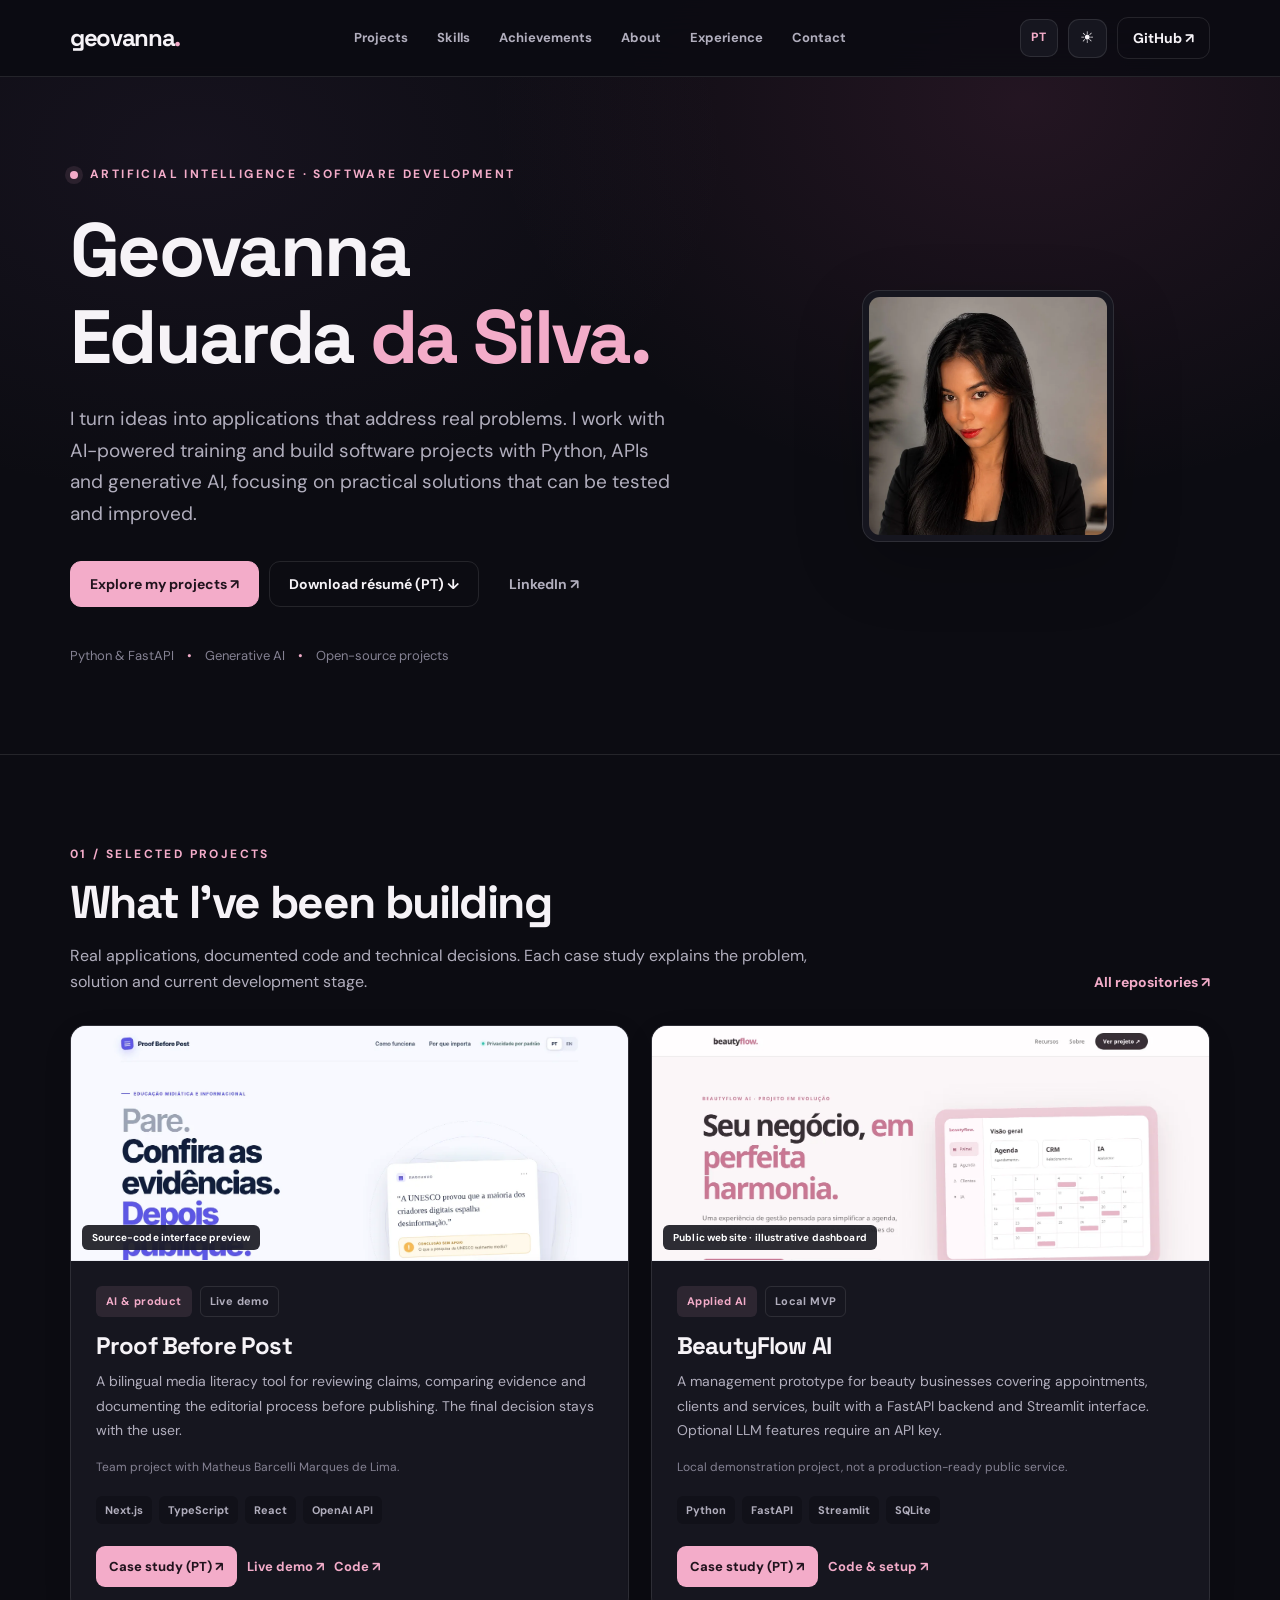
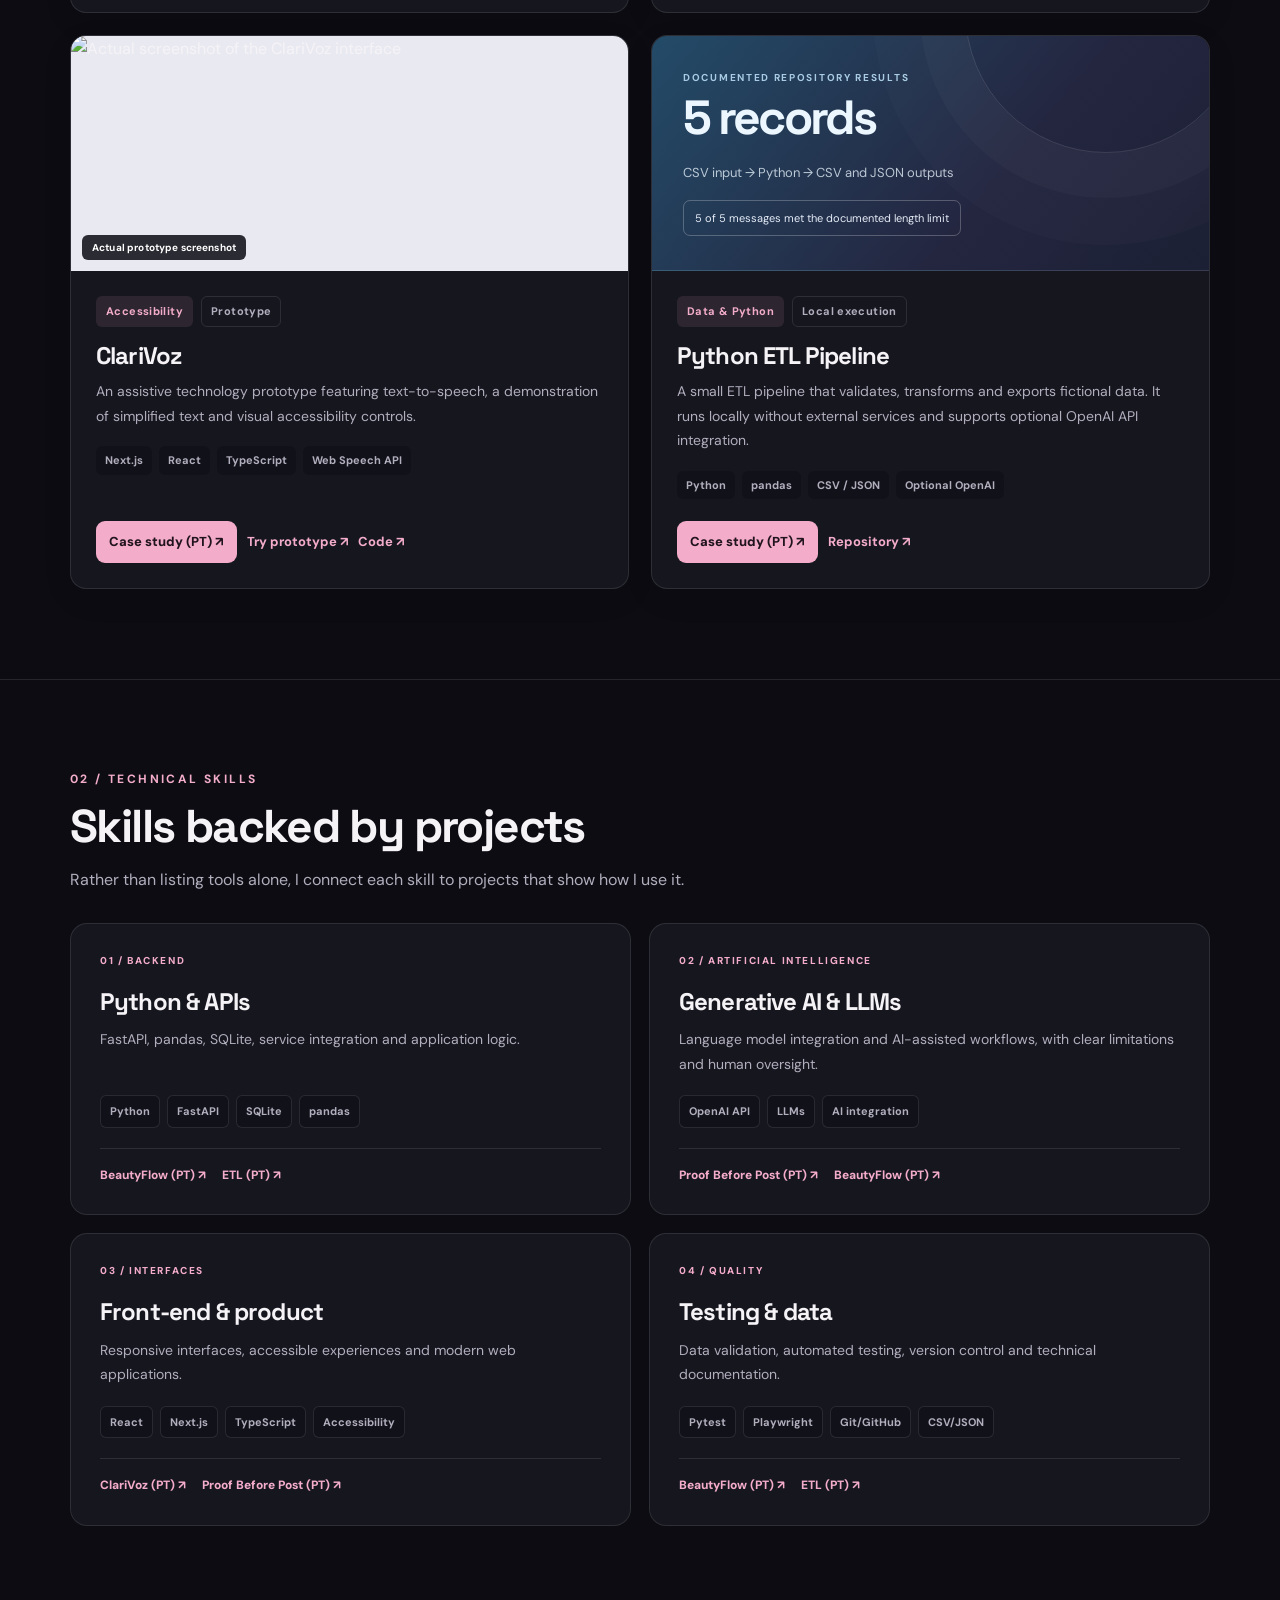
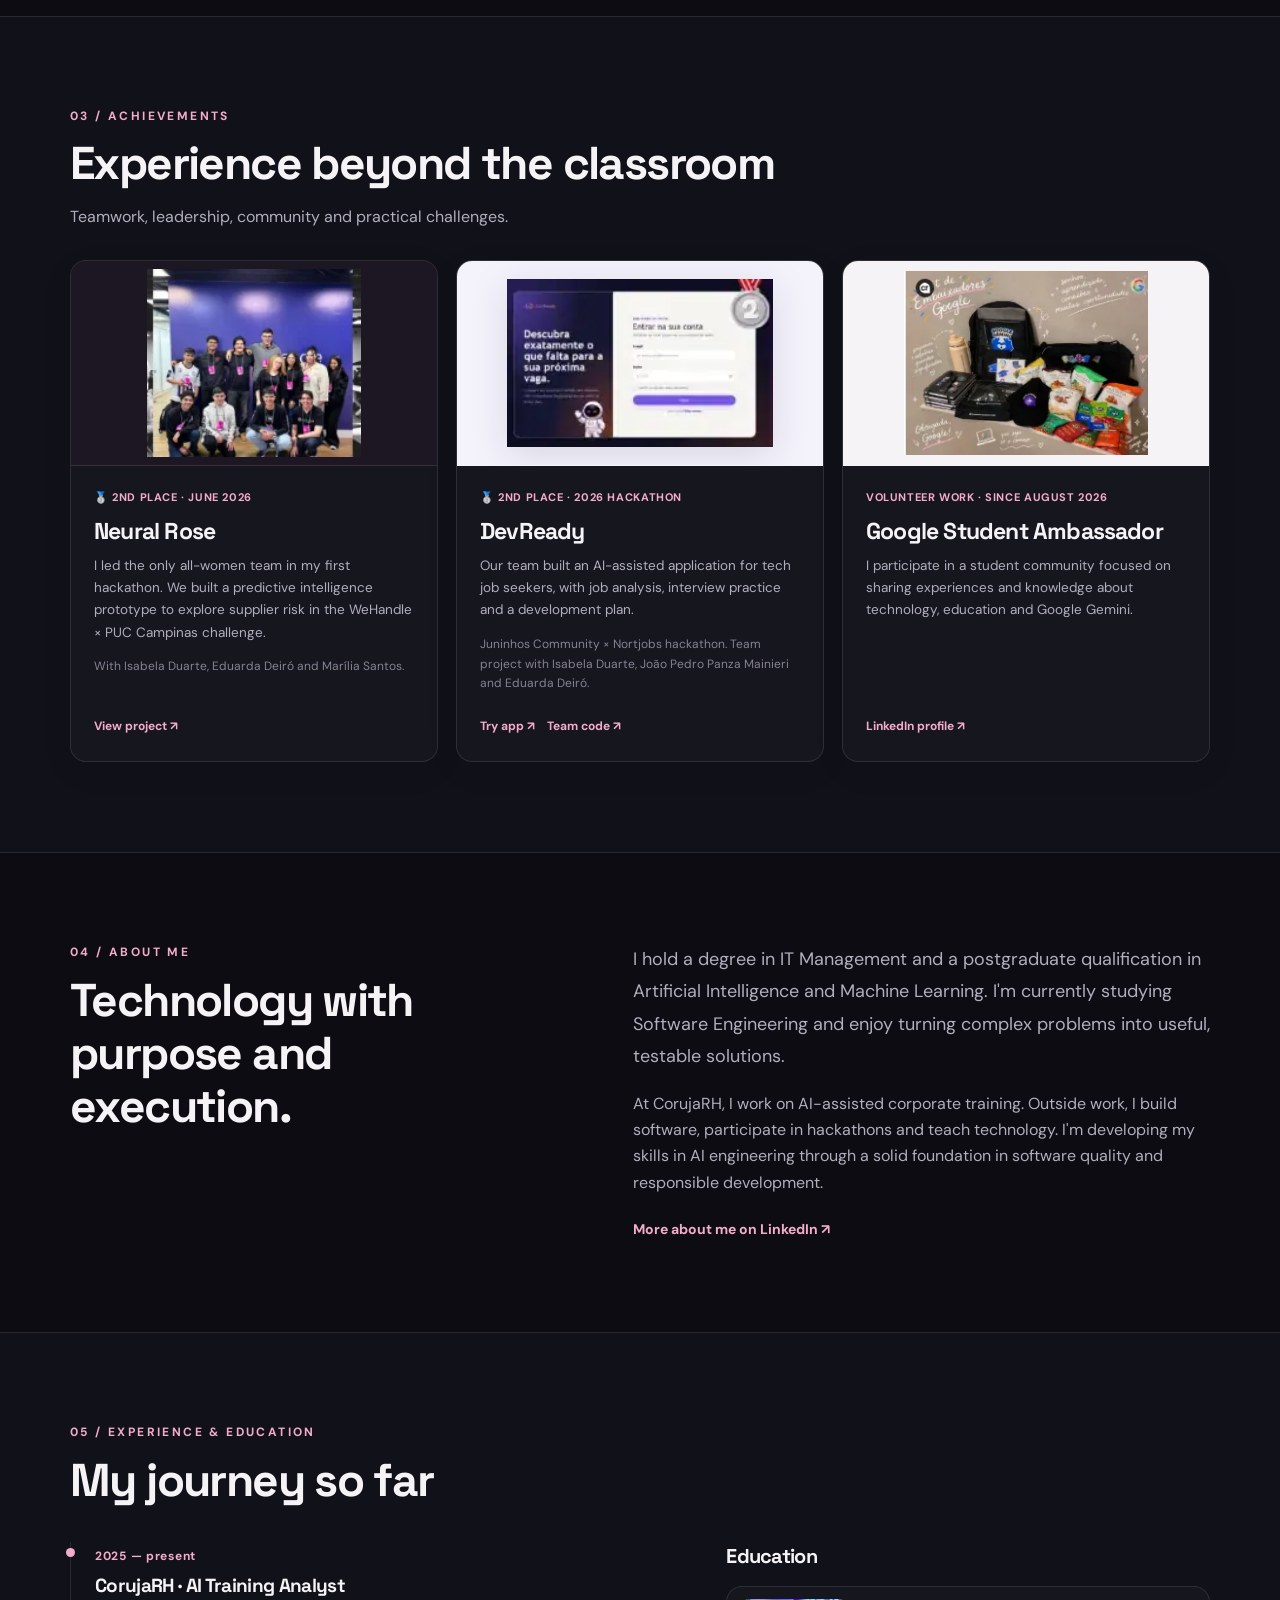
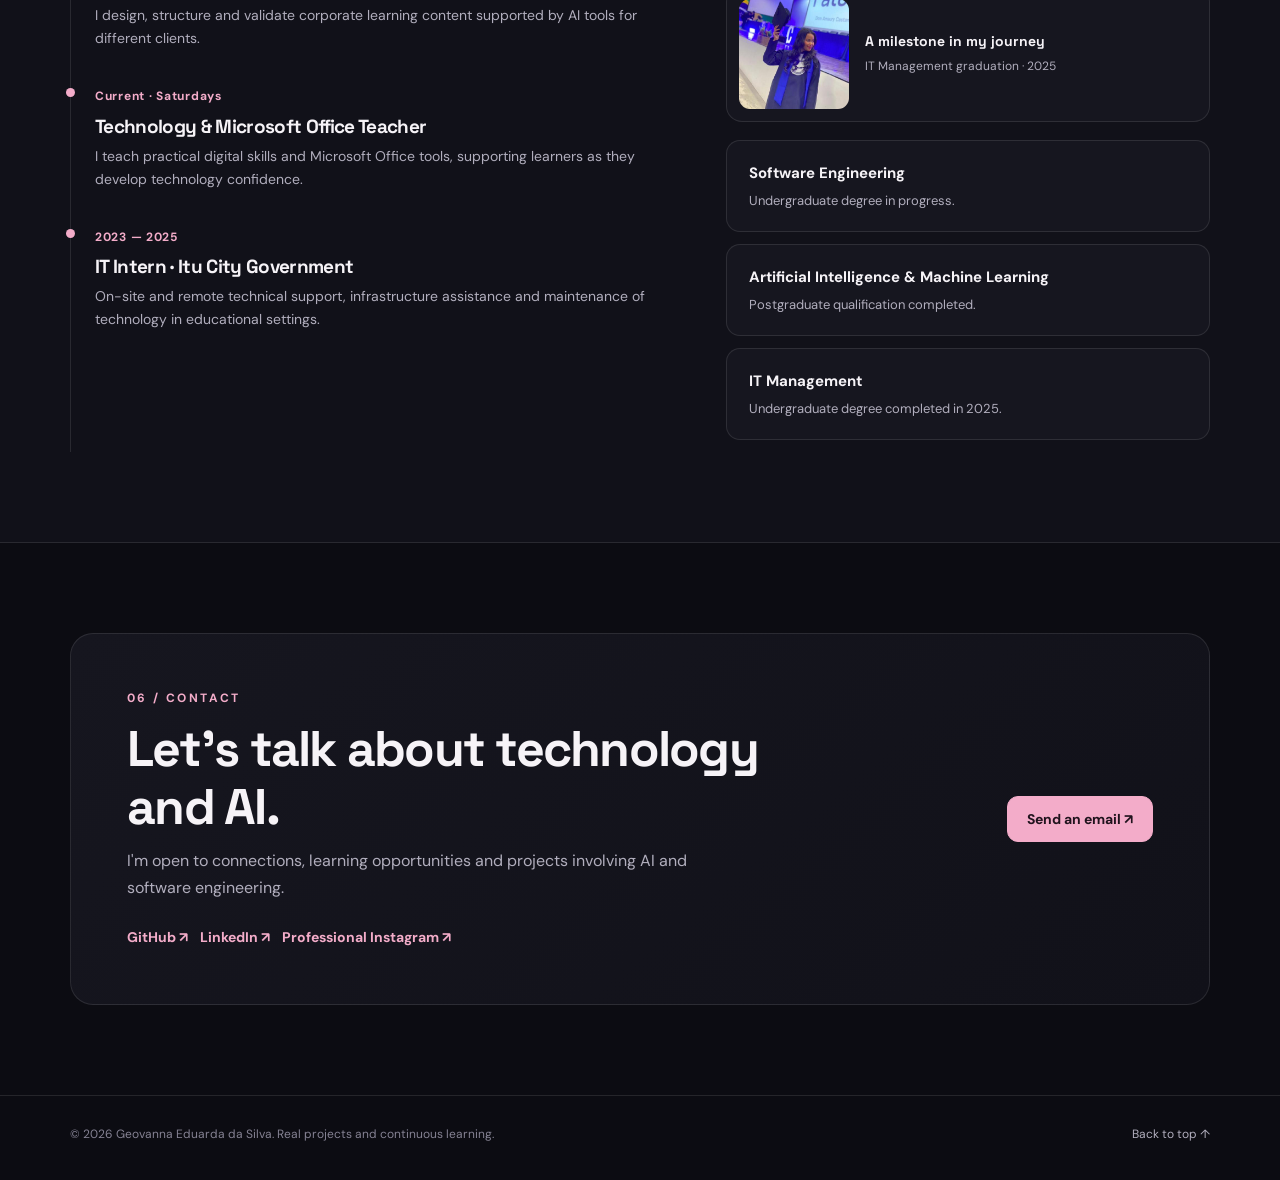
==== en/index.html @ e3841dee "Adiciona competencias, curriculo, portfolio em ingles e melhorias de SEO e acessibilidade" ====
<!DOCTYPE html>
<html lang="en" data-theme="dark">
<head>
<meta charset="utf-8"><meta name="viewport" content="width=device-width,initial-scale=1">
<meta name="theme-color" content="#0c0c12">
<meta name="description" content="Geovanna Eduarda da Silva — AI training analyst and software developer. Real projects with Python, FastAPI, generative AI, React and TypeScript.">
<meta name="author" content="Geovanna Eduarda da Silva">
<meta property="og:type" content="website">
<meta property="og:locale" content="en_US">
<meta property="og:site_name" content="Geovanna Eduarda da Silva">
<meta property="og:title" content="Geovanna Eduarda da Silva | AI & Software Engineering">
<meta property="og:description" content="Real-world projects, technical case studies, hackathons and professional experience in AI and software development.">
<meta property="og:url" content="https://geovannasilva15.github.io/portfolio-geovanna-github/en/">
<meta property="og:image" content="https://geovannasilva15.github.io/portfolio-geovanna-github/assets/img/geovanna-perfil.webp">
<meta property="og:image:alt" content="Professional portrait of Geovanna Eduarda da Silva">
<meta name="twitter:card" content="summary_large_image">
<meta name="twitter:title" content="Geovanna Eduarda da Silva | AI & Software Engineering">
<meta name="twitter:description" content="Real projects with Python, generative AI and software engineering.">
<meta name="twitter:image" content="https://geovannasilva15.github.io/portfolio-geovanna-github/assets/img/geovanna-perfil.webp">
<link rel="canonical" href="https://geovannasilva15.github.io/portfolio-geovanna-github/en/">
<link rel="alternate" hreflang="pt-BR" href="https://geovannasilva15.github.io/portfolio-geovanna-github/">
<link rel="alternate" hreflang="en" href="https://geovannasilva15.github.io/portfolio-geovanna-github/en/">
<link rel="alternate" hreflang="x-default" href="https://geovannasilva15.github.io/portfolio-geovanna-github/">
<link rel="icon" href="../favicon.ico" sizes="any">
<link rel="icon" href="../favicon-48.png" type="image/png" sizes="48x48">
<link rel="apple-touch-icon" href="../apple-touch-icon.png" sizes="180x180">
<link rel="preconnect" href="https://fonts.googleapis.com"><link rel="preconnect" href="https://fonts.gstatic.com" crossorigin>
<link href="https://fonts.googleapis.com/css2?family=DM+Sans:wght@400;500;600;700&family=Space+Grotesk:wght@400;500;600;700&display=swap" rel="stylesheet">
<link rel="stylesheet" href="../css/portfolio.css">
<title>Geovanna Eduarda da Silva | AI & Software Engineering</title>
</head>
<body>
<a class="skip" href="#main">Skip to content</a>
<header class="site-header"><div class="container head-inner">
<a class="logo" href="#home" aria-label="Geovanna — back to top">geovanna<span>.</span></a>
<nav class="site-nav" id="siteNav" aria-label="Main navigation">
<a href="#projects">Projects</a><a href="#skills">Skills</a><a href="#achievements">Achievements</a><a href="#about">About</a><a href="#experience">Experience</a><a href="#contact">Contact</a>
</nav>
<div class="head-actions">
<a class="lang-switch" href="../index.html" lang="pt-BR" hreflang="pt-BR" aria-label="Ver portfólio em português">PT</a>
<button type="button" class="theme-toggle" id="themeToggle" aria-label="Switch to light theme" title="Toggle theme">☀</button>
<a class="btn btn-small" href="https://github.com/geovannasilva15" target="_blank" rel="noopener noreferrer">GitHub ↗</a>
<button class="menu-toggle" id="menuToggle" type="button" aria-label="Open menu" aria-controls="siteNav" aria-expanded="false"><span class="menu-icon" aria-hidden="true"></span></button>
</div></div></header>
<main id="main">
<section class="hero" id="home" aria-labelledby="hero-title"><div class="container hero-grid">
<div>
<p class="eyebrow">Artificial Intelligence · Software Development</p>
<h1 id="hero-title">Geovanna Eduarda <span>da Silva.</span></h1>
<p class="intro">I turn ideas into applications that address real problems. I work with AI-powered training and build software projects with Python, APIs and generative AI, focusing on practical solutions that can be tested and improved.</p>
<div class="hero-buttons">
<a class="btn btn-primary" href="#projects">Explore my projects ↗</a>
<a class="btn" href="../assets/docs/CV-Geovanna-Silva.pdf" download="CV-Geovanna-Eduarda-da-Silva.pdf" aria-label="Download resume in PDF (Portuguese)">Download résumé (PT) ↓</a>
<a class="btn btn-quiet" href="https://www.linkedin.com/in/geovannaeduarda/" target="_blank" rel="noopener noreferrer">LinkedIn ↗</a>
</div>
<div class="hero-note"><span>Python &amp; FastAPI</span><span>Generative AI</span><span>Open-source projects</span></div>
</div>
<div class="photo-wrap"><div class="photo-frame"><img src="../assets/img/geovanna-perfil.webp" alt="Professional portrait of Geovanna Eduarda da Silva" width="900" height="1260" fetchpriority="high" decoding="async"></div></div>
</div></section>
<div class="divider"></div>
<section class="section" id="projects" aria-labelledby="projects-title"><div class="container">
<div class="section-head"><div><span class="section-kicker">01 / Selected projects</span><h2 class="section-title" id="projects-title">What I've been building</h2><p class="section-lead">Real applications, documented code and technical decisions. Each case study explains the problem, solution and current development stage.</p></div>
<a class="text-link" href="https://github.com/geovannasilva15?tab=repositories" target="_blank" rel="noopener noreferrer">All repositories ↗</a></div>
<div class="project-grid">
<article class="project">
<a class="project-media project-screenshot" href="../projetos/proof-before-post.html" aria-label="View Proof Before Post case study in Portuguese"><img src="../assets/img/proof-interface-from-source.webp" alt="Faithful preview of the Proof Before Post interface recreated from source code" width="1440" height="840" loading="lazy" decoding="async"><span class="project-media-label">Source-code interface preview</span></a>
<div class="project-body"><div class="project-meta"><span class="tag-feature">AI &amp; product</span><span>Live demo</span></div><h3>Proof Before Post</h3>
<p>A bilingual media literacy tool for reviewing claims, comparing evidence and documenting the editorial process before publishing. The final decision stays with the user.</p>
<p class="project-footnote">Team project with Matheus Barcelli Marques de Lima.</p>
<div class="stack-tags"><span>Next.js</span><span>TypeScript</span><span>React</span><span>OpenAI API</span></div>
<div class="project-links"><a class="project-case-link" href="../projetos/proof-before-post.html">Case study (PT) ↗</a><a href="https://proof-before-post.vercel.app/" target="_blank" rel="noopener noreferrer">Live demo ↗</a><a href="https://github.com/geovannasilva15/proof-before-post" target="_blank" rel="noopener noreferrer">Code ↗</a></div></div></article>
<article class="project">
<a class="project-media project-screenshot" href="../projetos/beautyflow-ai.html" aria-label="View BeautyFlow AI case study in Portuguese"><img src="../assets/img/beautyflow-site-captura.webp" alt="Screenshot of the BeautyFlow AI public presentation website with an illustrative dashboard" width="1440" height="860" loading="lazy" decoding="async"><span class="project-media-label">Public website · illustrative dashboard</span></a>
<div class="project-body"><div class="project-meta"><span class="tag-feature">Applied AI</span><span>Local MVP</span></div><h3>BeautyFlow AI</h3>
<p>A management prototype for beauty businesses covering appointments, clients and services, built with a FastAPI backend and Streamlit interface. Optional LLM features require an API key.</p>
<p class="project-footnote">Local demonstration project, not a production-ready public service.</p>
<div class="stack-tags"><span>Python</span><span>FastAPI</span><span>Streamlit</span><span>SQLite</span></div>
<div class="project-links"><a class="project-case-link" href="../projetos/beautyflow-ai.html">Case study (PT) ↗</a><a href="https://github.com/geovannasilva15/beautyflow-ai" target="_blank" rel="noopener noreferrer">Code &amp; setup ↗</a></div></div></article>
<article class="project">
<a class="project-media project-screenshot" href="../projetos/clarivoz.html" aria-label="View ClariVoz case study in Portuguese"><img src="https://raw.githubusercontent.com/geovannasilva15/clarivoz/main/docs/screenshots/inicio.png" alt="Actual screenshot of the ClariVoz interface" width="512" height="324" loading="lazy" decoding="async"><span class="project-media-label">Actual prototype screenshot</span></a>
<div class="project-body"><div class="project-meta"><span class="tag-feature">Accessibility</span><span>Prototype</span></div><h3>ClariVoz</h3>
<p>An assistive technology prototype featuring text-to-speech, a demonstration of simplified text and visual accessibility controls.</p>
<div class="stack-tags"><span>Next.js</span><span>React</span><span>TypeScript</span><span>Web Speech API</span></div>
<div class="project-links"><a class="project-case-link" href="../projetos/clarivoz.html">Case study (PT) ↗</a><a href="https://geovannasilva15.github.io/clarivoz/" target="_blank" rel="noopener noreferrer">Try prototype ↗</a><a href="https://github.com/geovannasilva15/clarivoz" target="_blank" rel="noopener noreferrer">Code ↗</a></div></div></article>
<article class="project">
<a class="project-media graphic etl-cover etl-preview" href="../projetos/pipeline-etl-python.html" aria-label="View Python ETL case study in Portuguese"><span class="etl-preview-eyebrow">DOCUMENTED REPOSITORY RESULTS</span><strong>5 records</strong><small>CSV input → Python → CSV and JSON outputs</small><span class="etl-preview-footer">5 of 5 messages met the documented length limit</span></a>
<div class="project-body"><div class="project-meta"><span class="tag-feature">Data &amp; Python</span><span>Local execution</span></div><h3>Python ETL Pipeline</h3>
<p>A small ETL pipeline that validates, transforms and exports fictional data. It runs locally without external services and supports optional OpenAI API integration.</p>
<div class="stack-tags"><span>Python</span><span>pandas</span><span>CSV / JSON</span><span>Optional OpenAI</span></div>
<div class="project-links"><a class="project-case-link" href="../projetos/pipeline-etl-python.html">Case study (PT) ↗</a><a href="https://github.com/geovannasilva15/Etl-python-ia" target="_blank" rel="noopener noreferrer">Repository ↗</a></div></div></article>
</div></div></section>
<section class="section section-skills" id="skills" aria-labelledby="skills-title"><div class="container">
<div class="section-head"><div><span class="section-kicker">02 / Technical skills</span><h2 class="section-title" id="skills-title">Skills backed by projects</h2><p class="section-lead">Rather than listing tools alone, I connect each skill to projects that show how I use it.</p></div></div>
<div class="skills-grid">
<article class="skill-card"><span class="skill-index">01 / BACKEND</span><h3>Python &amp; APIs</h3><p>FastAPI, pandas, SQLite, service integration and application logic.</p><div class="skill-tags"><span>Python</span><span>FastAPI</span><span>SQLite</span><span>pandas</span></div><div class="skill-links"><a href="../projetos/beautyflow-ai.html">BeautyFlow (PT) ↗</a><a href="../projetos/pipeline-etl-python.html">ETL (PT) ↗</a></div></article>
<article class="skill-card"><span class="skill-index">02 / ARTIFICIAL INTELLIGENCE</span><h3>Generative AI &amp; LLMs</h3><p>Language model integration and AI-assisted workflows, with clear limitations and human oversight.</p><div class="skill-tags"><span>OpenAI API</span><span>LLMs</span><span>AI integration</span></div><div class="skill-links"><a href="../projetos/proof-before-post.html">Proof Before Post (PT) ↗</a><a href="../projetos/beautyflow-ai.html">BeautyFlow (PT) ↗</a></div></article>
<article class="skill-card"><span class="skill-index">03 / INTERFACES</span><h3>Front-end &amp; product</h3><p>Responsive interfaces, accessible experiences and modern web applications.</p><div class="skill-tags"><span>React</span><span>Next.js</span><span>TypeScript</span><span>Accessibility</span></div><div class="skill-links"><a href="../projetos/clarivoz.html">ClariVoz (PT) ↗</a><a href="../projetos/proof-before-post.html">Proof Before Post (PT) ↗</a></div></article>
<article class="skill-card"><span class="skill-index">04 / QUALITY</span><h3>Testing &amp; data</h3><p>Data validation, automated testing, version control and technical documentation.</p><div class="skill-tags"><span>Pytest</span><span>Playwright</span><span>Git/GitHub</span><span>CSV/JSON</span></div><div class="skill-links"><a href="../projetos/beautyflow-ai.html">BeautyFlow (PT) ↗</a><a href="../projetos/pipeline-etl-python.html">ETL (PT) ↗</a></div></article>
</div></div></section>
<section class="section section-alt" id="achievements" aria-labelledby="awards-title"><div class="container"><div class="section-head"><div><span class="section-kicker">03 / Achievements</span><h2 class="section-title" id="awards-title">Experience beyond the classroom</h2><p class="section-lead">Teamwork, leadership, community and practical challenges.</p></div></div><div class="awards-grid">
<article class="award-card"><div class="award-visual neural-award"><img src="../assets/img/neural-rose-evento.webp" alt="Visual record of the Neural Rose hackathon team" width="580" height="260" loading="lazy" decoding="async"></div><div class="award-body"><span class="award-type">🥈 2nd place · June 2026</span><h3>Neural Rose</h3><p>I led the only all-women team in my first hackathon. We built a predictive intelligence prototype to explore supplier risk in the WeHandle × PUC Campinas challenge.</p><p class="award-fineprint">With Isabela Duarte, Eduarda Deiró and Marília Santos.</p><div class="award-actions"><a href="https://github.com/geovannasilva15/Neural-rose" target="_blank" rel="noopener noreferrer">View project ↗</a></div></div></article>
<article class="award-card"><div class="award-visual devready-real"><img src="../assets/img/devready-captura.webp" alt="Actual DevReady interface screenshot" width="211" height="133" loading="lazy" decoding="async"></div><div class="award-body"><span class="award-type">🥈 2nd place · 2026 hackathon</span><h3>DevReady</h3><p>Our team built an AI-assisted application for tech job seekers, with job analysis, interview practice and a development plan.</p><p class="award-fineprint">Juninhos Community × Nortjobs hackathon. Team project with Isabela Duarte, João Pedro Panza Mainieri and Eduarda Deiró.</p><div class="award-actions"><a href="https://devready.vercel.app/" target="_blank" rel="noopener noreferrer">Try app ↗</a><a href="https://github.com/juninhos-comunidade/devready" target="_blank" rel="noopener noreferrer">Team code ↗</a></div></div></article>
<article class="award-card"><div class="award-visual google-photo"><img src="../assets/img/google-kit-embaixadora.webp" alt="Geovanna's Google Student Ambassador welcome kit" width="251" height="189" loading="lazy" decoding="async"></div><div class="award-body"><span class="award-type">Volunteer work · Since August 2026</span><h3>Google Student Ambassador</h3><p>I participate in a student community focused on sharing experiences and knowledge about technology, education and Google Gemini.</p><div class="award-actions"><a href="https://www.linkedin.com/in/geovannaeduarda/" target="_blank" rel="noopener noreferrer">LinkedIn profile ↗</a></div></div></article>
</div></div></section>
<section class="section" id="about" aria-labelledby="about-title"><div class="container about-grid"><div><span class="section-kicker">04 / About me</span><h2 class="section-title" id="about-title">Technology with purpose and execution.</h2></div><div>
<p class="about-intro">I hold a degree in IT Management and a postgraduate qualification in Artificial Intelligence and Machine Learning. I'm currently studying Software Engineering and enjoy turning complex problems into useful, testable solutions.</p>
<p class="section-lead" style="margin-bottom:20px">At CorujaRH, I work on AI-assisted corporate training. Outside work, I build software, participate in hackathons and teach technology. I'm developing my skills in AI engineering through a solid foundation in software quality and responsible development.</p>
<a class="text-link" href="https://www.linkedin.com/in/geovannaeduarda/" target="_blank" rel="noopener noreferrer">More about me on LinkedIn ↗</a>
</div></div></section>
<section class="section section-alt" id="experience" aria-labelledby="experience-title"><div class="container"><span class="section-kicker">05 / Experience &amp; education</span><h2 class="section-title" id="experience-title">My journey so far</h2><div class="journey-grid" style="margin-top:34px"><div class="timeline">
<article><small>2025 — present</small><h3>CorujaRH · AI Training Analyst</h3><p>I design, structure and validate corporate learning content supported by AI tools for different clients.</p></article>
<article><small>Current · Saturdays</small><h3>Technology &amp; Microsoft Office Teacher</h3><p>I teach practical digital skills and Microsoft Office tools, supporting learners as they develop technology confidence.</p></article>
<article><small>2023 — 2025</small><h3>IT Intern · Itu City Government</h3><p>On-site and remote technical support, infrastructure assistance and maintenance of technology in educational settings.</p></article>
</div><div class="journey-side"><h3>Education</h3>
<figure class="formation-photo"><img src="../assets/img/geovanna-avatar.webp.jpg" alt="Geovanna at her IT Management graduation" width="400" height="400" loading="lazy" decoding="async"><figcaption><strong>A milestone in my journey</strong><span>IT Management graduation · 2025</span></figcaption></figure>
<div class="small-card"><strong>Software Engineering</strong><p>Undergraduate degree in progress.</p></div>
<div class="small-card"><strong>Artificial Intelligence &amp; Machine Learning</strong><p>Postgraduate qualification completed.</p></div>
<div class="small-card"><strong>IT Management</strong><p>Undergraduate degree completed in 2025.</p></div>
</div></div></div></section>
<section class="section" id="contact" aria-labelledby="contact-title"><div class="container"><div class="contact-panel"><div>
<span class="section-kicker">06 / Contact</span><h2 id="contact-title">Let's talk about technology and AI.</h2><p>I'm open to connections, learning opportunities and projects involving AI and software engineering.</p>
<div class="contact-links"><a href="https://github.com/geovannasilva15" target="_blank" rel="noopener noreferrer">GitHub ↗</a><a href="https://www.linkedin.com/in/geovannaeduarda/" target="_blank" rel="noopener noreferrer">LinkedIn ↗</a><a href="https://www.instagram.com/geovannaiatech/" target="_blank" rel="noopener noreferrer">Professional Instagram ↗</a></div></div>
<a class="btn btn-primary contact-cta" href="mailto:geovanna.eduarda2003@gmail.com?subject=Portfolio%20contact">Send an email ↗</a>
</div></div></section>
</main>
<footer class="site-footer"><div class="container footer-inner"><p>© <span id="year">2026</span> Geovanna Eduarda da Silva. Real projects and continuous learning.</p><a href="#home">Back to top ↑</a></div></footer>
<script>
(function(){
var root=document.documentElement,themeToggle=document.getElementById('themeToggle'),menuToggle=document.getElementById('menuToggle'),nav=document.getElementById('siteNav'),year=document.getElementById('year');
if(year)year.textContent=new Date().getFullYear();
function setTheme(theme){var mode=theme==='light'?'light':'dark';root.setAttribute('data-theme',mode);themeToggle.textContent=mode==='dark'?'☀':'☾';themeToggle.setAttribute('aria-label',mode==='dark'?'Switch to light theme':'Switch to dark theme');try{localStorage.setItem('geovanna-theme',mode)}catch(e){}}
try{var saved=localStorage.getItem('geovanna-theme');if(saved)setTheme(saved)}catch(e){}
themeToggle.addEventListener('click',function(){setTheme(root.getAttribute('data-theme')==='dark'?'light':'dark')});
function closeMenu(){nav.classList.remove('is-open');menuToggle.setAttribute('aria-expanded','false');menuToggle.setAttribute('aria-label','Open menu')}
menuToggle.addEventListener('click',function(){var open=nav.classList.toggle('is-open');menuToggle.setAttribute('aria-expanded',String(open));menuToggle.setAttribute('aria-label',open?'Close menu':'Open menu')});
nav.querySelectorAll('a').forEach(function(a){a.addEventListener('click',closeMenu)});
document.addEventListener('keydown',function(e){if(e.key==='Escape')closeMenu()});
})();
</script>
</body></html>
---- css/portfolio.css ----
:root {
      color-scheme: dark;
      --bg:#0c0c12; --bg2:#111119; --card:#16161f; --card2:#1d1c26;
      --text:#f6f3f7; --muted:#b1aebd; --subtle:#858293;
      --line:rgba(255,255,255,.10); --accent:#f3acc9; --accent-strong:#ffcfdf;
      --pill:rgba(243,172,201,.10); --shadow:0 22px 70px rgba(0,0,0,.20);
    }
    html[data-theme="light"] {
      color-scheme: light;
      --bg:#fbf9fb; --bg2:#f6f3f7; --card:#ffffff; --card2:#f9f4f7;
      --text:#211b26; --muted:#5a5260; --subtle:#736c79;
      --line:rgba(44,25,46,.13); --accent:#a22967; --accent-strong:#812453;
      --pill:rgba(162,41,103,.08); --shadow:0 20px 70px rgba(56,25,47,.08);
    }
    *{box-sizing:border-box}
    html{scroll-behavior:smooth;scroll-padding-top:94px}
    body{margin:0;background:var(--bg);color:var(--text);font:16px/1.65 "DM Sans",Arial,sans-serif;transition:background .25s,color .25s}
    body::before{content:"";position:absolute;top:0;left:0;right:0;height:850px;z-index:-1;pointer-events:none;background:radial-gradient(ellipse at 80% 12%,rgba(193,83,141,.13),transparent 37%),radial-gradient(ellipse at 15% 18%,rgba(128,86,156,.09),transparent 35%)}
    img{max-width:100%;display:block}
    a{color:inherit;text-decoration:none}
    button{font:inherit;cursor:pointer}
    button:focus-visible,a:focus-visible{outline:3px solid var(--accent);outline-offset:4px;border-radius:5px}
    h1,h2,h3,p,figure{margin-top:0}
    h1,h2,h3{font-family:"Space Grotesk","DM Sans",sans-serif;line-height:1.16;letter-spacing:-.035em}
    .container{width:min(1140px,calc(100% - 48px));margin-inline:auto}
    .sr-only{position:absolute;width:1px;height:1px;margin:-1px;overflow:hidden;clip:rect(0,0,0,0);white-space:nowrap}
    .skip{position:fixed;left:16px;top:-80px;background:var(--accent);color:var(--bg);padding:9px 15px;z-index:100}
    .skip:focus{top:14px}
    .site-header{position:sticky;top:0;z-index:50;background:rgba(12,12,18,.9);border-bottom:1px solid var(--line);backdrop-filter:blur(18px)}
    html[data-theme="light"] .site-header{background:rgba(251,249,251,.92)}
    .head-inner{display:flex;align-items:center;justify-content:space-between;gap:18px;height:76px}
    .logo{font-family:"Space Grotesk",sans-serif;font-size:24px;font-weight:700;letter-spacing:-.055em;white-space:nowrap}
    .logo span{color:var(--accent)}
    .site-nav{display:flex;align-items:center;gap:29px}
    .site-nav a{font-size:13px;font-weight:700;color:var(--muted);transition:color .2s}
    .site-nav a:hover{color:var(--accent)}
    .head-actions{display:flex;align-items:center;gap:10px}
    .theme-toggle,.menu-toggle{background:var(--card);color:var(--text);border:1px solid var(--line);border-radius:11px;width:39px;height:39px;display:grid;place-items:center}
    .theme-toggle:hover,.menu-toggle:hover{border-color:var(--accent)}
    .menu-toggle{display:none;position:relative}
    .menu-icon{width:17px;height:2px;background:currentColor;position:relative}
    .menu-icon::before,.menu-icon::after{content:"";width:17px;height:2px;background:currentColor;position:absolute;left:0}
    .menu-icon::before{top:-6px}.menu-icon::after{top:6px}
    .btn{display:inline-flex;justify-content:center;align-items:center;gap:10px;padding:13px 19px;border-radius:11px;border:1px solid var(--line);font-size:14px;font-weight:700;line-height:1.3;transition:transform .2s,border-color .2s,background .2s}
    .btn:hover{transform:translateY(-2px);border-color:var(--accent)}
    .btn-primary{background:var(--accent);color:#20131d;border-color:var(--accent)}
    .btn-primary:hover{background:var(--accent-strong)}
    .btn-small{padding:11px 15px}
    .hero{padding:100px 0 95px}
    .hero-grid{display:grid;grid-template-columns:1.2fr .8fr;gap:78px;align-items:center}
    .eyebrow,.section-kicker{font-size:12px;font-weight:700;text-transform:uppercase;letter-spacing:.20em;color:var(--accent)}
    .eyebrow{display:flex;align-items:center;gap:12px;margin-bottom:22px}
    .eyebrow::before{content:"";width:8px;height:8px;background:var(--accent);border-radius:50%;box-shadow:0 0 0 5px var(--pill)}
    .hero h1{max-width:700px;font-size:clamp(42px,5.9vw,77px);margin-bottom:21px}
    .hero h1 span{color:var(--accent)}
    .hero .intro{max-width:590px;font-size:19px;color:var(--muted);line-height:1.78;margin-bottom:31px}
    .hero .intro strong{color:var(--text);font-weight:600}
    .hero-buttons{display:flex;flex-wrap:wrap;gap:12px}
    .hero-note{margin-top:38px;display:flex;flex-wrap:wrap;align-items:center;gap:13px;color:var(--subtle);font-size:13px}
    .hero-note span+span::before{content:"•";color:var(--accent);margin-right:13px}
    .photo-wrap{width:min(100%,378px);justify-self:end;position:relative}
    .photo-frame{border:1px solid var(--line);padding:11px;background:var(--card);border-radius:25px;box-shadow:var(--shadow);transform:rotate(2deg)}
    .photo-frame img{width:100%;aspect-ratio:1/1;object-fit:cover;object-position:center;border-radius:16px}
    .photo-caption{position:absolute;left:-32px;bottom:-24px;padding:16px 20px;max-width:245px;background:var(--card2);border:1px solid var(--line);border-radius:14px;box-shadow:var(--shadow);transform:rotate(-2deg)}
    .photo-caption strong{display:block;font-size:14px;line-height:1.35}
    .photo-caption span{color:var(--muted);font-size:12px}
    .photo-caption::before{content:"✦";color:var(--accent);margin-bottom:4px;display:block}
    .divider{height:1px;background:var(--line)}
    .section{padding:90px 0}
    .section-head{display:flex;align-items:flex-end;justify-content:space-between;gap:24px;margin-bottom:30px}
    .section-kicker{display:block;margin-bottom:11px}
    .section-title{font-size:clamp(30px,3.6vw,46px);margin:0 0 13px}
    .section-lead{font-size:16px;color:var(--muted);max-width:740px;margin:0}
    .text-link{color:var(--accent);font-size:14px;font-weight:700;border-bottom:1px solid transparent}
    .text-link:hover{border-bottom-color:var(--accent)}
    .filter-bar{display:flex;flex-wrap:wrap;gap:9px;margin:30px 0 22px}
    .filter-btn{padding:9px 16px;border:1px solid var(--line);border-radius:999px;background:transparent;color:var(--muted);font-weight:700;font-size:13px}
    .filter-btn:hover,.filter-btn[aria-pressed="true"]{color:var(--bg);background:var(--accent);border-color:var(--accent)}
    html[data-theme="light"] .filter-btn[aria-pressed="true"]{color:#fff}
    .project-grid{display:grid;grid-template-columns:repeat(2,minmax(0,1fr));gap:18px}
    .project{background:var(--card);border:1px solid var(--line);border-radius:19px;overflow:hidden;display:flex;flex-direction:column;min-width:0;transition:transform .2s,border-color .2s}
    .project:hover{transform:translateY(-3px);border-color:rgba(243,172,201,.55)}
    .project[hidden]{display:none!important}
    .project-media{min-height:160px;height:194px;border-bottom:1px solid var(--line);display:flex;align-items:center;justify-content:center;overflow:hidden;position:relative}
    .project-media img{width:100%;height:100%;object-fit:cover}
    .project-media img.neural-image{object-fit:contain;padding:14px}
    .graphic{padding:30px;display:flex;flex-direction:column;align-items:flex-start;justify-content:flex-end}
    .graphic::before{content:"";position:absolute;width:280px;height:280px;border:1px solid rgba(255,255,255,.12);border-radius:50%;right:-38px;top:-165px;box-shadow:0 0 0 45px rgba(255,255,255,.022),0 0 0 92px rgba(255,255,255,.015)}
    .graphic strong{font:700 clamp(26px,4vw,38px)/1.05 "Space Grotesk",sans-serif;letter-spacing:-.05em;position:relative}
    .graphic small{display:block;margin-top:10px;font-size:12px;position:relative;opacity:.76;letter-spacing:.07em}
    .beauty-cover{color:#fff4f8;background:linear-gradient(120deg,#7c365f 0%,#4b2b57 48%,#221d35 100%)}
    .proof-cover{color:#eafdf7;background:linear-gradient(130deg,#123638,#15242e 60%,#27243a)}
    .etl-cover{color:#ebf6ff;background:linear-gradient(130deg,#234b68,#242640 62%,#1b2034)}
    .project-body{padding:26px 27px 28px;display:flex;flex:1;flex-direction:column}
    .project-meta{display:flex;gap:8px;flex-wrap:wrap;align-items:center;margin-bottom:15px;font-size:11px;font-weight:700;letter-spacing:.035em}
    .project-meta span{padding:5px 9px;border:1px solid var(--line);border-radius:6px;color:var(--muted)}
    .project-meta .tag-feature{background:var(--pill);border-color:transparent;color:var(--accent)}
    .project h3{font-size:26px;margin:0 0 10px}
    .project p{color:var(--muted);font-size:14px;line-height:1.75;margin:0 0 18px}
    .stack-tags{display:flex;gap:7px;flex-wrap:wrap;margin-bottom:22px}
    .stack-tags span{padding:5px 9px;background:var(--bg2);border-radius:6px;color:var(--muted);font-size:11px;font-weight:700}
    .project-links{display:flex;gap:18px;flex-wrap:wrap;margin-top:auto}
    .project-links a{color:var(--accent);font-size:13px;font-weight:700}
    .project-links a:hover{text-decoration:underline;text-underline-offset:4px}
    .project-footnote{font-size:12px!important;color:var(--subtle)!important;margin:-4px 0 18px!important}
    .section-alt{background:var(--bg2);border-top:1px solid var(--line);border-bottom:1px solid var(--line)}
    .about-grid{display:grid;grid-template-columns:.9fr 1.1fr;gap:90px;align-items:start}
    .about-intro{font-size:18px;color:var(--muted);line-height:1.8}
    .about-intro strong{color:var(--text);font-weight:600}
    .about-points{display:grid;gap:14px}
    .about-point{display:flex;gap:18px;border-bottom:1px solid var(--line);padding:0 0 18px}
    .about-point:last-child{border-bottom:0}
    .point-num{font:700 13px "Space Grotesk",sans-serif;color:var(--accent);padding-top:4px}
    .about-point h3{font-size:17px;margin-bottom:6px}
    .about-point p{color:var(--muted);font-size:14px;margin:0}
    .skills-grid{display:grid;grid-template-columns:repeat(3,minmax(0,1fr));gap:16px}
    .skill-card{border:1px solid var(--line);border-radius:15px;padding:25px;background:var(--card)}
    .skill-card h3{font-size:17px;margin-bottom:13px}
    .skill-card p{color:var(--muted);font-size:14px;margin:0;line-height:1.85}
    .skill-note{font-size:13px;color:var(--subtle);margin-top:18px}
    .journey-grid{display:grid;grid-template-columns:1.1fr .9fr;gap:65px}
    .timeline{border-left:1px solid var(--line);padding-left:24px}
    .timeline article{position:relative;margin-bottom:32px}
    .timeline article:last-child{margin-bottom:0}
    .timeline article::before{content:"";width:9px;height:9px;border-radius:50%;background:var(--accent);position:absolute;left:-29px;top:6px}
    .timeline small{font-size:12px;color:var(--accent);font-weight:700;letter-spacing:.06em}
    .timeline h3{font-size:19px;margin:7px 0}
    .timeline p{font-size:14px;color:var(--muted);margin-bottom:0}
    .small-card{background:var(--card);border:1px solid var(--line);border-radius:14px;padding:20px 22px;margin-bottom:12px}
    .small-card strong{display:block;font-size:15px;margin-bottom:4px}
    .small-card p{font-size:13px;color:var(--muted);margin:0}
    .small-card a{color:var(--accent)}
    .journey-side h3{font-size:20px;margin:3px 0 18px}
    .journey-side .space-top{margin-top:29px}
    .contact-panel{border:1px solid var(--line);background:linear-gradient(140deg,var(--card),var(--bg2));border-radius:23px;max-width:100%;padding:55px 56px;display:flex;align-items:center;justify-content:space-between;gap:40px}
    .contact-panel h2{font-size:clamp(30px,4.2vw,50px);max-width:660px;margin-bottom:12px}
    .contact-panel p{color:var(--muted);max-width:575px;margin-bottom:0}
    .contact-links{display:flex;gap:12px;flex-wrap:wrap;margin-top:25px}
    .contact-links a{color:var(--accent);font-size:14px;font-weight:700}
    .contact-links a:hover{text-decoration:underline}
    .contact-cta{flex-shrink:0}
    .site-footer{border-top:1px solid var(--line);padding:29px 0 35px}
    .footer-inner{display:flex;gap:20px;justify-content:space-between;align-items:center}
    .site-footer p{margin:0;font-size:12px;color:var(--subtle)}
    .footer-inner a{font-size:12px;color:var(--muted)}
    .footer-inner a:hover{color:var(--accent)}
    @media(max-width:920px){
      .site-nav{gap:16px}
      .hero-grid{gap:35px}
      .hero{padding:77px 0 85px}
      .hero h1{font-size:clamp(40px,6vw,62px)}
      .about-grid,.journey-grid{gap:32px}
    }
    @media(max-width:700px){
      .container{width:min(100% - 32px,540px)}
      .head-inner{height:68px}
      .site-nav{position:absolute;display:none;left:0;right:0;top:68px;padding:17px 23px 22px;background:var(--bg2);border-bottom:1px solid var(--line);box-shadow:0 12px 22px rgba(0,0,0,.1);flex-direction:column;gap:5px;align-items:stretch}
      .site-nav.is-open{display:flex}
      .site-nav a{padding:11px 4px}
      .menu-toggle{display:grid}
      .head-actions>.btn{display:none}
      .hero{padding:56px 0 76px}
      .hero-grid{grid-template-columns:1fr;gap:46px}
      .hero h1{font-size:clamp(38px,10vw,56px)}
      .hero .intro{font-size:16px}
      .photo-wrap{justify-self:center;width:min(78%,330px);margin-bottom:12px}
      .photo-caption{left:-23px;bottom:-22px;max-width:210px;padding:11px 14px}
      .section{padding:66px 0}
      .section-head{align-items:flex-start;flex-direction:column;gap:12px}
      .project-grid,.about-grid,.skills-grid,.journey-grid{grid-template-columns:1fr}
      .project-media{height:182px}
      .project-body{padding:23px}
      .contact-panel{padding:34px 25px;align-items:flex-start;flex-direction:column;gap:23px}
      .contact-panel h2{font-size:34px}
      .contact-cta{width:100%}
      .footer-inner{align-items:flex-start;flex-direction:column;gap:9px}
    }
    @media(prefers-reduced-motion:reduce){
      html{scroll-behavior:auto}
      *,*::before,*::after{transition:none!important;animation:none!important}
    }

    .hero-achievement{margin:20px 0 0;font-size:13px;font-weight:700;color:var(--accent)}
    .hero-achievement a:hover{text-decoration:underline;text-underline-offset:4px}
    .devready-media{background:radial-gradient(circle at 50% 80%,#31305e 0%,#17172a 72%);flex-direction:column;padding:10px 16px}
    .devready-media img{width:100%;height:150px;object-fit:contain;filter:drop-shadow(0 11px 18px rgba(0,0,0,.2))}
    .devready-media-caption{font:700 17px "Space Grotesk",sans-serif;color:#f0e9ff;line-height:1.2}
    .devready-media-caption span{font:600 10px "DM Sans",sans-serif;color:#b6b4d6}
    .awards-grid{display:grid;grid-template-columns:repeat(3,minmax(0,1fr));gap:18px}
    .award-card{min-width:0;display:flex;flex-direction:column;overflow:hidden;border-radius:18px;background:var(--card);border:1px solid var(--line)}
    .award-visual{height:178px;display:flex;align-items:center;justify-content:center;flex-direction:column;overflow:hidden;position:relative;border-bottom:1px solid var(--line)}
    .neural-award{background:linear-gradient(135deg,#1c1728,#2d2038)}
    .neural-award img{width:100%;height:100%;object-fit:contain;padding:15px}
    .devready-award{background:radial-gradient(circle at 50% 50%,#333260,#1a1a32)}
    .devready-award img{width:100%;height:142px;object-fit:contain}
    .devready-award>span{font:700 16px "Space Grotesk",sans-serif;color:#f2efff;margin-top:-6px}
    .google-award{background:linear-gradient(150deg,#fdfafa,#e9eaf1);gap:5px;color:#39333d}
    .google-color-mark{font:700 38px "Space Grotesk",sans-serif;letter-spacing:-.07em;line-height:1.2}
    .google-color-mark b:nth-child(1),.google-color-mark b:nth-child(4){color:#4285f4}
    .google-color-mark b:nth-child(2),.google-color-mark b:nth-child(6){color:#ea4335}
    .google-color-mark b:nth-child(3){color:#fbbc05}
    .google-color-mark b:nth-child(5){color:#34a853}
    .google-award strong{font:700 15px "Space Grotesk",sans-serif}
    .google-award small{font-size:11px;font-weight:600;color:#5c5862}
    .award-body{padding:22px 23px 24px;display:flex;flex:1;flex-direction:column}
    .award-type{color:var(--accent);font-size:11px;font-weight:700;letter-spacing:.055em;text-transform:uppercase;margin-bottom:12px}
    .award-card h3{font-size:23px;margin-bottom:10px}
    .award-card p{color:var(--muted);font-size:13.5px;margin-bottom:13px}
    .award-card .award-fineprint{color:var(--subtle);font-size:12px}
    .award-actions{display:flex;gap:12px;row-gap:5px;flex-wrap:wrap;margin-top:auto;padding-top:10px}
    .award-actions a{color:var(--accent);font-size:12px;font-weight:700}
    .award-actions a:hover{text-decoration:underline;text-underline-offset:3px}
    .award-source-note{color:var(--subtle);font-size:11px;margin:18px 0 0}
    @media(max-width:920px){.awards-grid{grid-template-columns:repeat(2,minmax(0,1fr))}}
    @media(max-width:700px){.awards-grid{grid-template-columns:1fr}.award-visual{height:190px}}


    /* 2026 portfolio refinement: editorial layout, real media and accessibility */
    .hero{padding:88px 0 88px}
    .hero-grid{grid-template-columns:minmax(0,1.18fr) minmax(0,.82fr);gap:58px}
    .hero .intro{line-height:1.67;max-width:610px}
    .photo-frame{transform:none;border-radius:20px;padding:8px}
    .photo-frame img{border-radius:13px}
    .photo-caption{transform:none;left:-20px;bottom:-18px}
    .project-grid{gap:22px}
    .project,.award-card{border-radius:16px;box-shadow:0 9px 35px rgba(0,0,0,.055)}
    .project-media{height:235px;min-height:200px}
    .project-media img{object-position:center}
    .project-body{padding:25px}
    .project h3{font-size:24px}
    .award-visual{height:205px}
    .devready-real{background:#f4f2fb;padding:18px}
    .devready-real img{width:100%;height:100%;object-fit:contain;image-rendering:auto;filter:drop-shadow(0 8px 18px rgba(20,20,40,.12))}
    .neural-award{background:#1d1723}
    .neural-award img{padding:9px}
    .proof-product{background:linear-gradient(140deg,#151a2b,#29263d 65%,#3e2944);padding:22px}
    .product-window{width:92%;max-width:440px;height:185px;background:#f9f7f4;border:1px solid rgba(255,255,255,.22);border-radius:12px;box-shadow:0 20px 50px rgba(0,0,0,.32);overflow:hidden;transform:rotate(-2deg)}
    .product-top{height:27px;background:#f1eeeb;border-bottom:1px solid #e5e0dc;display:flex;align-items:center;gap:5px;padding:0 12px}
    .product-top span{width:7px;height:7px;background:#d8cdd0;border-radius:50%}
    .product-top em{font:500 9px "DM Sans",sans-serif;color:#777;letter-spacing:.02em;margin-left:auto;font-style:normal}
    .product-inner{padding:23px 24px}
    .product-inner small{display:block;font:700 9px "DM Sans",sans-serif;color:#98667b;letter-spacing:.16em}
    .product-inner strong{display:block;font:700 22px/1.18 "Space Grotesk",sans-serif;color:#2b2930;letter-spacing:-.04em;margin:10px 0 16px}
    .product-actions{display:flex;gap:6px}
    .product-actions i{font:600 9px "DM Sans",sans-serif;color:#6d5966;background:#f1e8ee;border:1px solid #e6dbe3;border-radius:4px;padding:5px 10px;font-style:normal}
    .beauty-product{background:linear-gradient(140deg,#f2e1e8,#f8eef2);padding:22px}
    .beauty-product-ui{width:92%;max-width:440px;height:185px;background:#fff;border:1px solid #eadbe1;border-radius:12px;box-shadow:0 16px 36px rgba(94,37,61,.13);padding:18px 20px;transform:rotate(2deg)}
    .beauty-product-head{display:flex;align-items:center;justify-content:space-between;color:#542a42}
    .beauty-product-head span{font:700 19px "Space Grotesk",sans-serif}
    .beauty-product-head small{font:700 8px "DM Sans",sans-serif;letter-spacing:.08em;color:#9b7186}
    .beauty-product-stats{display:grid;grid-template-columns:repeat(3,1fr);gap:8px;margin-top:16px}
    .beauty-product-stats i{background:#f7eff3;border:1px solid #f0e2e9;border-radius:6px;padding:10px 6px;font:600 10px "DM Sans",sans-serif;font-style:normal;color:#78465d;text-align:center}
    .beauty-product-lines{display:grid;gap:6px;margin-top:13px}
    .beauty-product-lines span{height:5px;background:#f2e7ed;border-radius:5px}
    .beauty-product-lines span:nth-child(2){width:78%}
    .beauty-product-lines span:nth-child(3){width:58%}
    .beauty-product-note{font:600 9px "DM Sans",sans-serif;color:#9b7186}
    @media(max-width:700px){.hero{padding:54px 0 70px}.hero-grid{grid-template-columns:1fr;gap:45px}.project-media{height:208px}.award-visual{height:190px}.photo-caption{left:0}.project-body{padding:22px}}
    @media(prefers-reduced-motion:reduce){html{scroll-behavior:auto}.project,.btn{transition:none}}
  
    /* Fotografias reais de eventos e comunidade */
    .neural-award img { object-fit:contain; padding:8px; }
    .google-photo { background:#f6f3f7; }
    .google-photo img { width:100%; height:100%; object-fit:contain; padding:10px; }

    /* Cards de projetos com evidências visuais e navegação para estudos de caso */
    .project-media.project-screenshot{display:block;background:#e9eaf1;position:relative}
    .project-media.project-screenshot img{width:100%;height:100%;object-fit:cover;object-position:top;transition:transform .3s ease}
    .project-media.project-screenshot:hover img{transform:scale(1.025)}
    .project-media-label{position:absolute;bottom:10px;left:11px;right:11px;max-width:max-content;padding:6px 10px;border-radius:6px;background:rgba(16,17,25,.88);color:#fff;font:700 10px/1.3 "DM Sans",sans-serif;letter-spacing:.015em;backdrop-filter:blur(10px)}
    .project-links{gap:10px;align-items:center}
    .project-links .project-case-link{display:inline-flex;align-items:center;padding:10px 13px;border-radius:9px;background:var(--accent);color:#20131d;font-weight:800}
    .project-links .project-case-link:hover{text-decoration:none;background:var(--accent-strong)}
    .etl-preview{align-items:flex-start;justify-content:center;gap:9px;text-align:left;padding:27px 31px}
    .etl-preview-eyebrow{font:700 10px "DM Sans",sans-serif;letter-spacing:.17em;color:#a9cce4}
    .etl-preview strong{font-size:clamp(31px,4vw,48px);letter-spacing:-.06em}
    .etl-preview small{font-size:13px;letter-spacing:0}
    .etl-preview-footer{display:inline-flex;padding:8px 11px;margin-top:7px;border:1px solid rgba(255,255,255,.24);border-radius:7px;font-size:11px;color:#e6edf8}
    @media(prefers-reduced-motion:reduce){.project-media.project-screenshot img{transition:none}}

    /* Retrato profissional na abertura e foto da formatura na trajetoria */
    .hero .photo-frame img{display:block;width:100%;height:auto;aspect-ratio:auto;object-fit:contain;object-position:center}
    .formation-photo{display:flex;align-items:center;gap:16px;margin:0 0 18px;padding:12px;border:1px solid var(--line);border-radius:16px;background:var(--card)}
    .formation-photo img{display:block;width:110px;height:110px;flex:0 0 110px;object-fit:cover;object-position:center;border-radius:11px}
    .formation-photo figcaption{display:flex;flex-direction:column;gap:6px;min-width:0}
    .formation-photo figcaption strong{font:700 14px/1.35 "Space Grotesk",sans-serif;color:var(--text)}
    .formation-photo figcaption span{font:400 12px/1.5 "DM Sans",sans-serif;color:var(--muted)}
    @media(max-width:430px){.formation-photo{gap:12px}.formation-photo img{width:90px;height:90px;flex-basis:90px}.formation-photo figcaption strong{font-size:13px}}

    /* Retrato de perfil compacto: enquadramento quadrado, foco no rosto */
    .hero .photo-wrap{width:min(100%,252px);justify-self:center;margin-bottom:0}
    .hero .photo-frame{padding:6px;border-radius:17px}
    .hero .photo-frame img{display:block;width:100%;height:auto;aspect-ratio:1/1;object-fit:cover;object-position:center 24%;border-radius:11px}
    .hero .photo-wrap .photo-caption{display:none}
    @media(max-width:700px){
      .hero .photo-wrap{width:min(58vw,210px);margin-bottom:0}
      .hero .hero-grid{gap:26px}
    }


/* Professional portfolio: proof-linked skills, compact navigation and language switch */
.lang-switch{display:inline-flex;align-items:center;justify-content:center;min-width:38px;height:38px;padding:0 10px;border:1px solid var(--line);border-radius:10px;color:var(--accent);font-size:12px;font-weight:800;letter-spacing:.06em;background:var(--card)}
.lang-switch:hover{border-color:var(--accent)}
.btn-quiet{background:transparent;border-color:transparent;color:var(--muted)}
.btn-quiet:hover{border-color:var(--line);color:var(--text)}
.section-skills{border-top:1px solid var(--line);background:var(--bg)}
.skills-grid{display:grid;grid-template-columns:repeat(2,minmax(0,1fr));gap:18px}
.skill-card{display:flex;flex-direction:column;align-items:flex-start;min-width:0;padding:29px;border:1px solid var(--line);border-radius:17px;background:var(--card);transition:border-color .2s,transform .2s}
.skill-card:hover{border-color:rgba(243,172,201,.42);transform:translateY(-2px)}
.skill-index{display:block;margin-bottom:18px;color:var(--accent);font-size:10px;font-weight:800;letter-spacing:.16em}
.skill-card h3{margin:0 0 12px;font-size:24px}
.skill-card p{font-size:14px;line-height:1.75;margin-bottom:19px}
.skill-tags{display:flex;flex-wrap:wrap;gap:7px;margin-top:auto}
.skill-tags span{font-size:11px;font-weight:700;color:var(--muted);background:var(--bg2);border:1px solid var(--line);border-radius:6px;padding:6px 9px}
.skill-links{display:flex;flex-wrap:wrap;gap:16px;margin-top:20px;padding-top:17px;border-top:1px solid var(--line);width:100%}
.skill-links a{font-size:12px;font-weight:800;color:var(--accent)}
.skill-links a:hover{text-decoration:underline;text-underline-offset:4px}
.hero-buttons{flex-wrap:wrap;gap:10px}
@media(max-width:1080px){.site-nav{gap:16px}}
@media(max-width:880px){
 .site-nav{position:absolute;display:none;left:0;right:0;top:76px;padding:17px 23px 22px;background:var(--bg2);border-bottom:1px solid var(--line);box-shadow:0 12px 22px rgba(0,0,0,.1);flex-direction:column;gap:5px;align-items:stretch}
 .site-nav.is-open{display:flex}
 .site-nav a{padding:11px 4px}
 .menu-toggle{display:grid}
 .head-actions>.btn{display:none}
}
@media(max-width:700px){.site-nav{top:68px}}
@media(max-width:620px){.skills-grid{grid-template-columns:1fr}.skill-card{padding:23px}.hero-buttons .btn{font-size:12px}}
@media(prefers-reduced-motion:reduce){.skill-card{transition:none}}
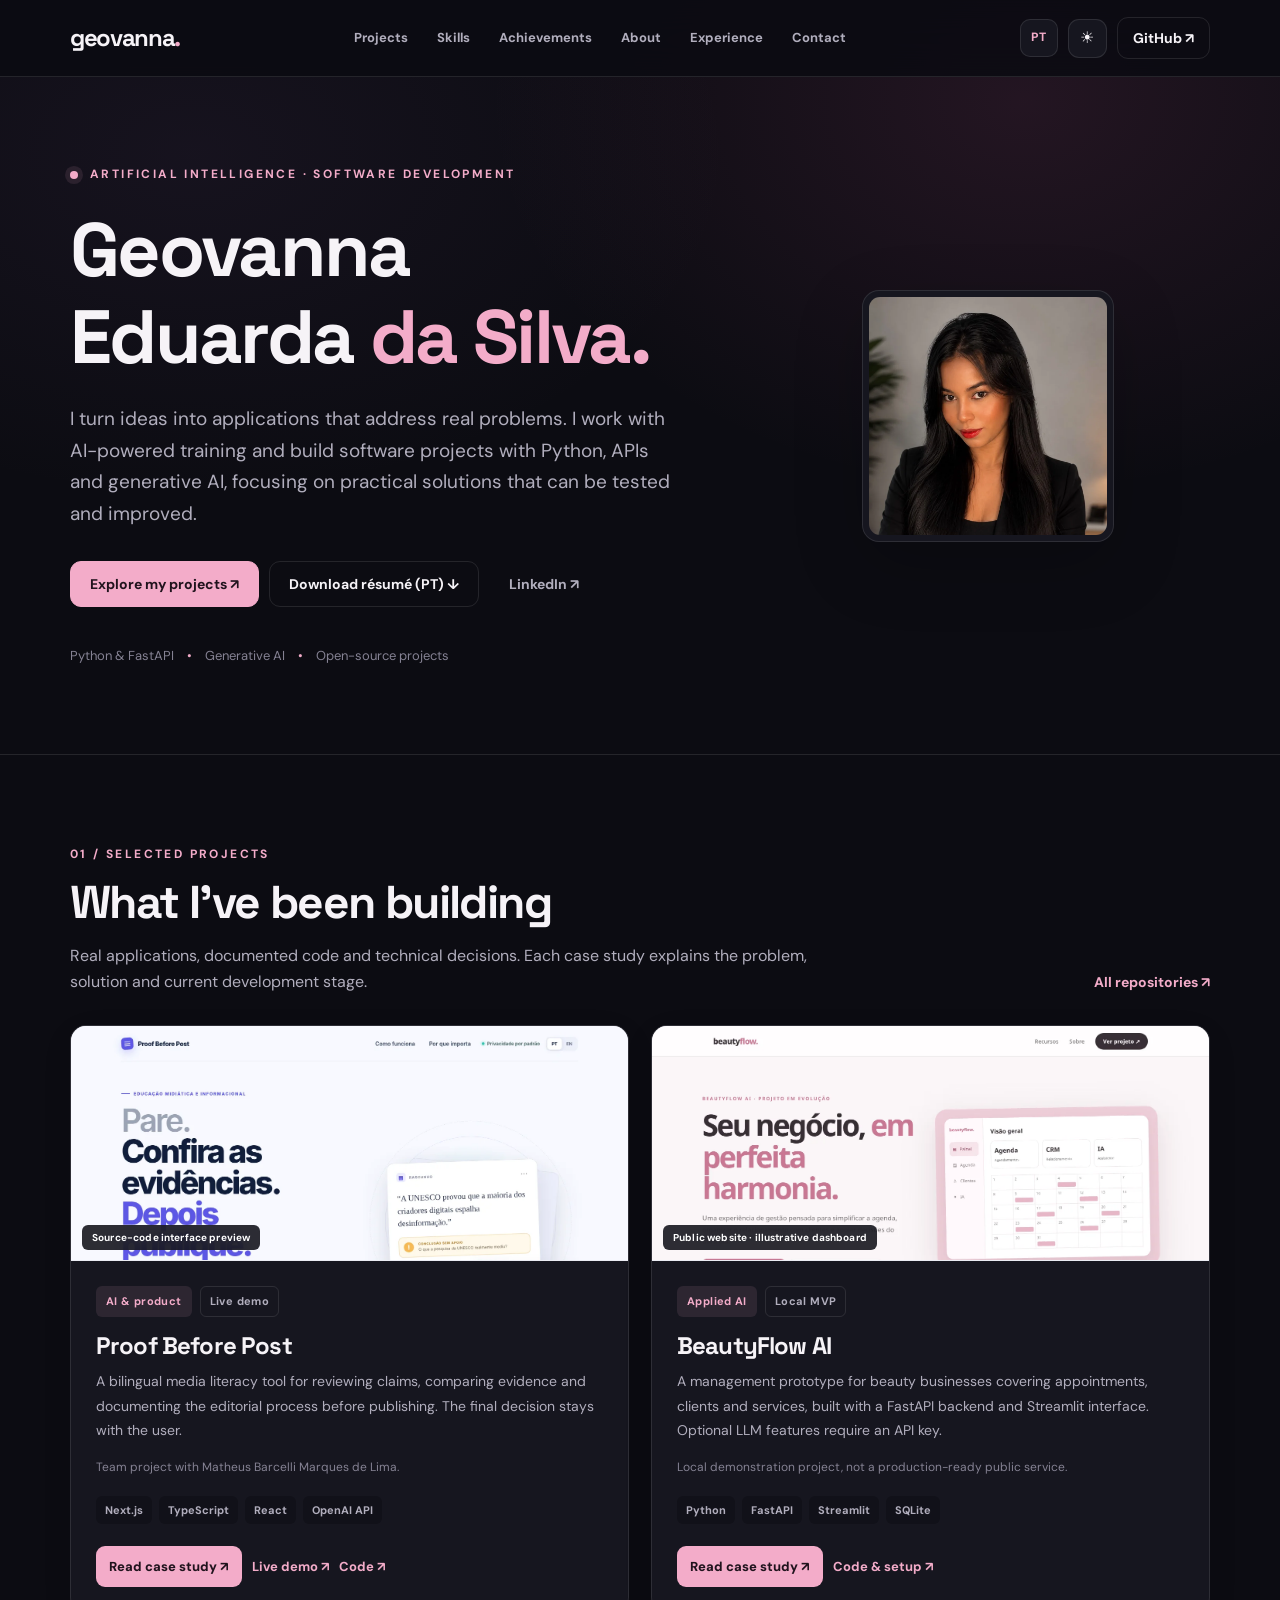
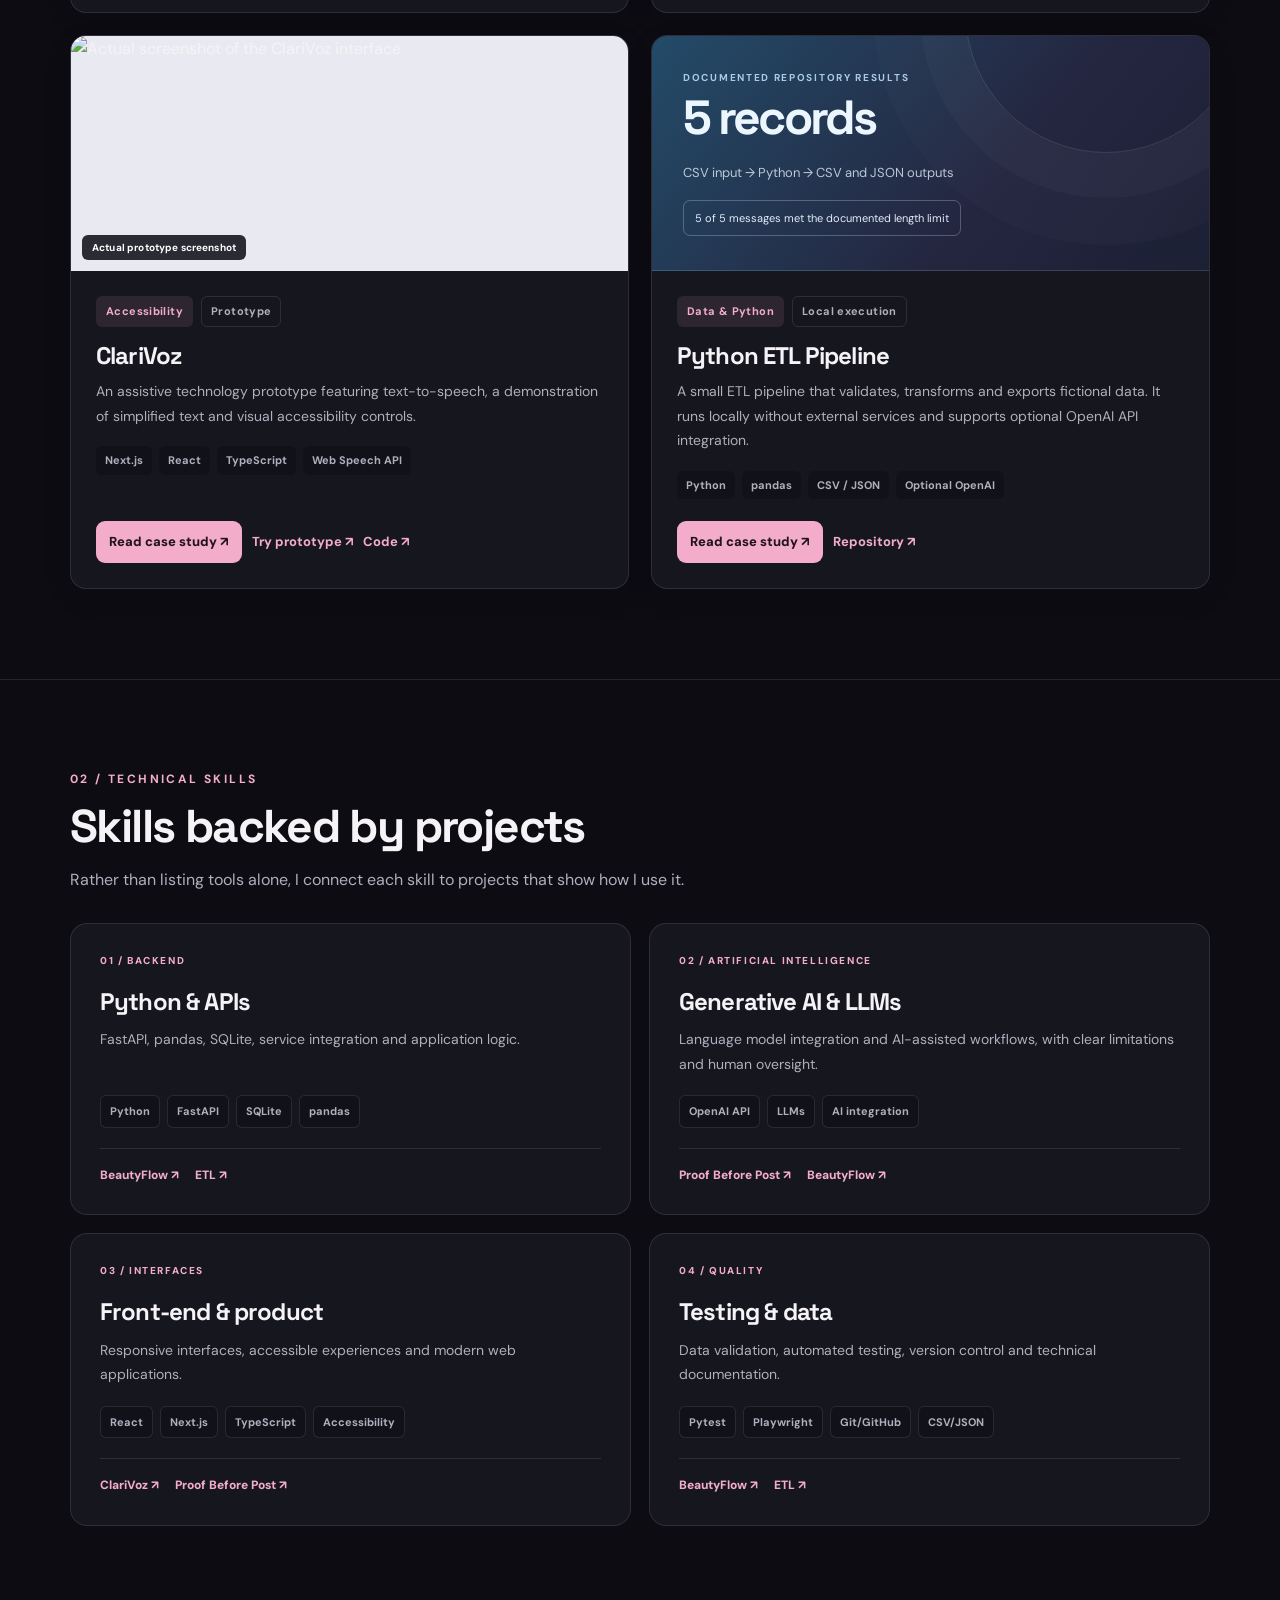
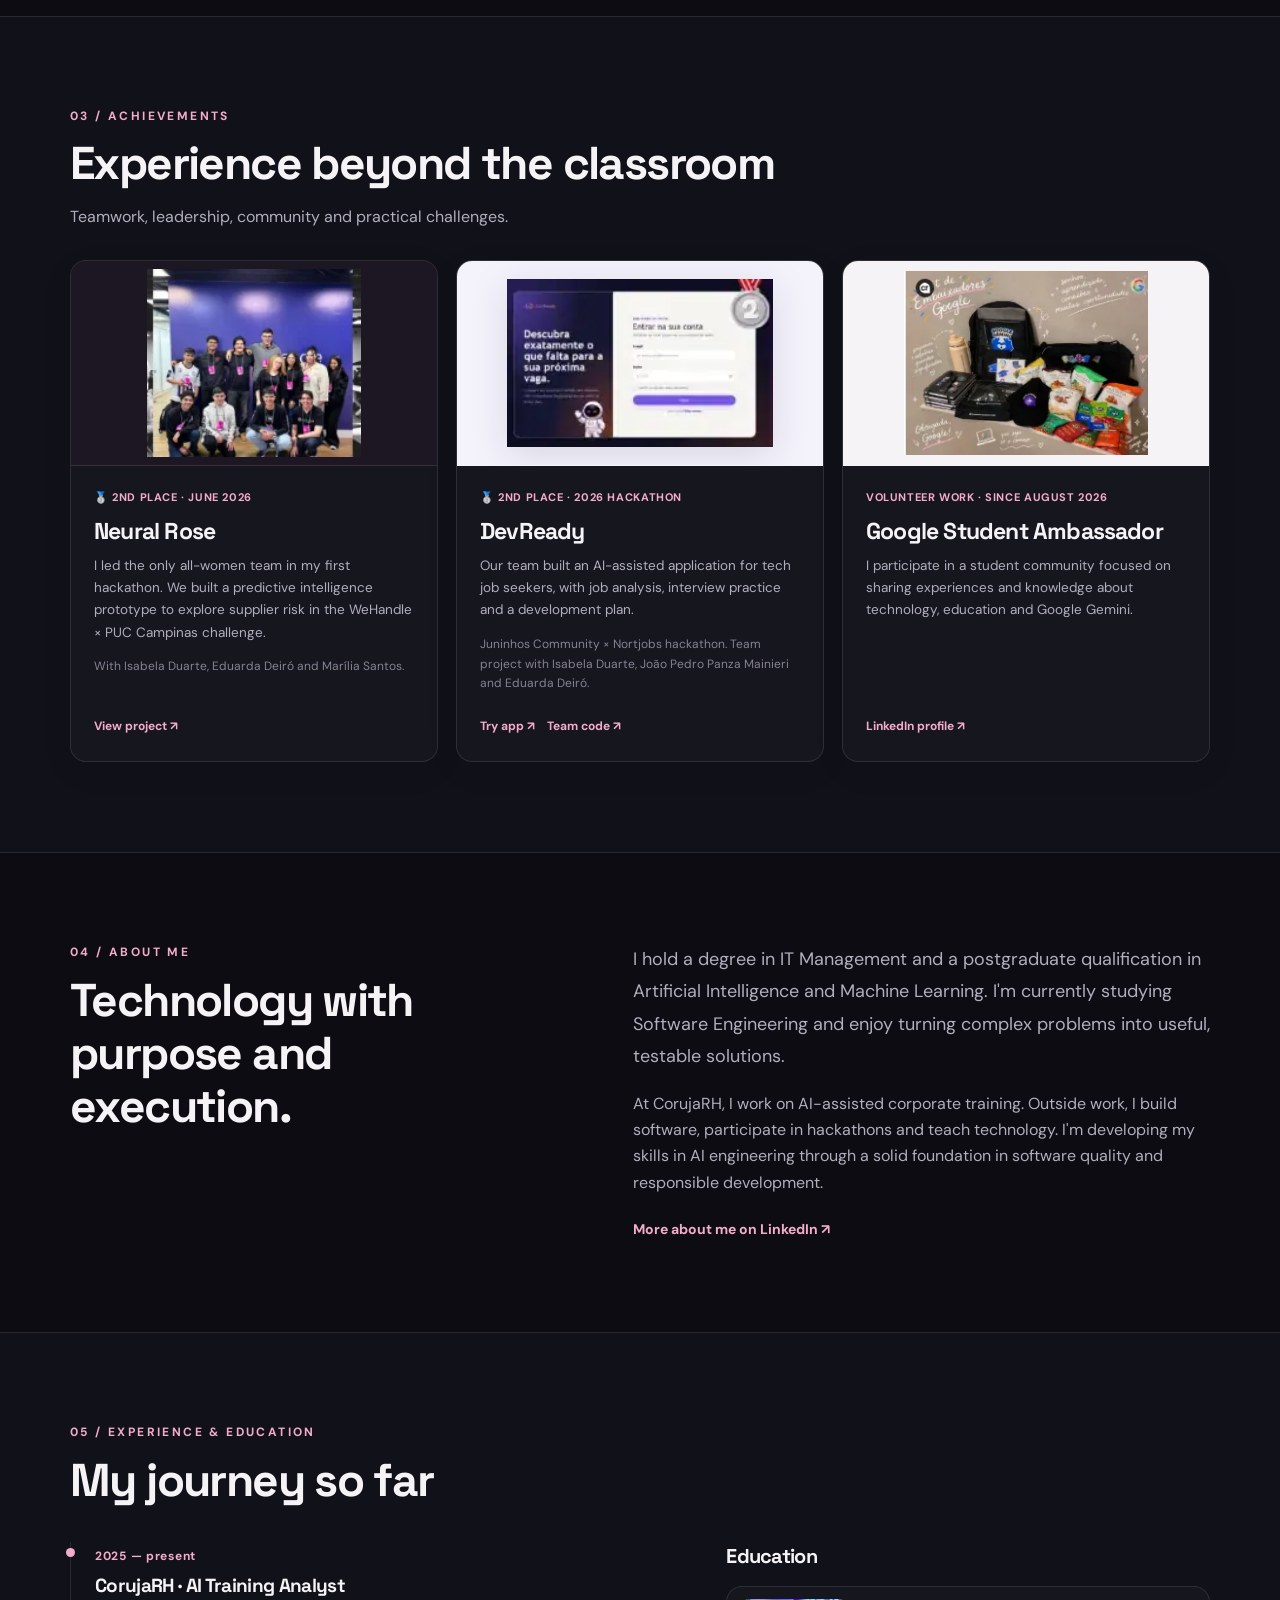
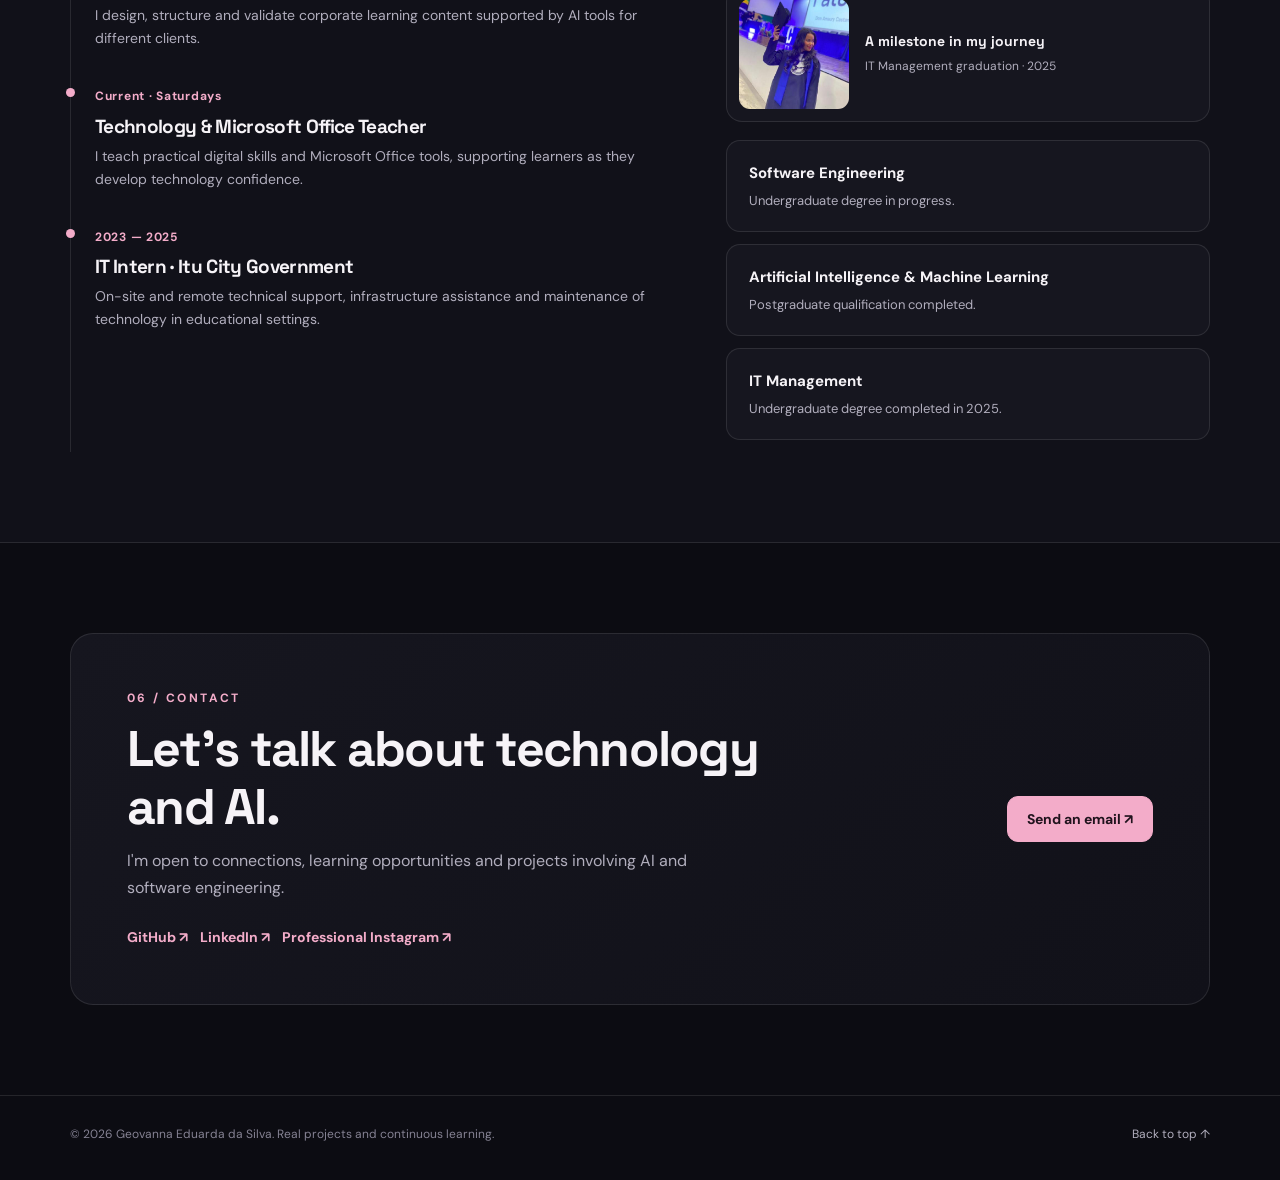
==== commit 3588b1e7: "Completa traducao inglesa dos estudos de caso e corrige alternancia PT EN" ====
--- a/en/index.html
+++ b/en/index.html
@@ -63,39 +63,39 @@
 <a class="text-link" href="https://github.com/geovannasilva15?tab=repositories" target="_blank" rel="noopener noreferrer">All repositories ↗</a></div>
 <div class="project-grid">
 <article class="project">
-<a class="project-media project-screenshot" href="../projetos/proof-before-post.html" aria-label="View Proof Before Post case study in Portuguese"><img src="../assets/img/proof-interface-from-source.webp" alt="Faithful preview of the Proof Before Post interface recreated from source code" width="1440" height="840" loading="lazy" decoding="async"><span class="project-media-label">Source-code interface preview</span></a>
+<a class="project-media project-screenshot" href="./projetos/proof-before-post.html" aria-label="View Proof Before Post case study in Portuguese"><img src="../assets/img/proof-interface-from-source.webp" alt="Faithful preview of the Proof Before Post interface recreated from source code" width="1440" height="840" loading="lazy" decoding="async"><span class="project-media-label">Source-code interface preview</span></a>
 <div class="project-body"><div class="project-meta"><span class="tag-feature">AI &amp; product</span><span>Live demo</span></div><h3>Proof Before Post</h3>
 <p>A bilingual media literacy tool for reviewing claims, comparing evidence and documenting the editorial process before publishing. The final decision stays with the user.</p>
 <p class="project-footnote">Team project with Matheus Barcelli Marques de Lima.</p>
 <div class="stack-tags"><span>Next.js</span><span>TypeScript</span><span>React</span><span>OpenAI API</span></div>
-<div class="project-links"><a class="project-case-link" href="../projetos/proof-before-post.html">Case study (PT) ↗</a><a href="https://proof-before-post.vercel.app/" target="_blank" rel="noopener noreferrer">Live demo ↗</a><a href="https://github.com/geovannasilva15/proof-before-post" target="_blank" rel="noopener noreferrer">Code ↗</a></div></div></article>
+<div class="project-links"><a class="project-case-link" href="./projetos/proof-before-post.html">Read case study ↗</a><a href="https://proof-before-post.vercel.app/" target="_blank" rel="noopener noreferrer">Live demo ↗</a><a href="https://github.com/geovannasilva15/proof-before-post" target="_blank" rel="noopener noreferrer">Code ↗</a></div></div></article>
 <article class="project">
-<a class="project-media project-screenshot" href="../projetos/beautyflow-ai.html" aria-label="View BeautyFlow AI case study in Portuguese"><img src="../assets/img/beautyflow-site-captura.webp" alt="Screenshot of the BeautyFlow AI public presentation website with an illustrative dashboard" width="1440" height="860" loading="lazy" decoding="async"><span class="project-media-label">Public website · illustrative dashboard</span></a>
+<a class="project-media project-screenshot" href="./projetos/beautyflow-ai.html" aria-label="View BeautyFlow AI case study in Portuguese"><img src="../assets/img/beautyflow-site-captura.webp" alt="Screenshot of the BeautyFlow AI public presentation website with an illustrative dashboard" width="1440" height="860" loading="lazy" decoding="async"><span class="project-media-label">Public website · illustrative dashboard</span></a>
 <div class="project-body"><div class="project-meta"><span class="tag-feature">Applied AI</span><span>Local MVP</span></div><h3>BeautyFlow AI</h3>
 <p>A management prototype for beauty businesses covering appointments, clients and services, built with a FastAPI backend and Streamlit interface. Optional LLM features require an API key.</p>
 <p class="project-footnote">Local demonstration project, not a production-ready public service.</p>
 <div class="stack-tags"><span>Python</span><span>FastAPI</span><span>Streamlit</span><span>SQLite</span></div>
-<div class="project-links"><a class="project-case-link" href="../projetos/beautyflow-ai.html">Case study (PT) ↗</a><a href="https://github.com/geovannasilva15/beautyflow-ai" target="_blank" rel="noopener noreferrer">Code &amp; setup ↗</a></div></div></article>
+<div class="project-links"><a class="project-case-link" href="./projetos/beautyflow-ai.html">Read case study ↗</a><a href="https://github.com/geovannasilva15/beautyflow-ai" target="_blank" rel="noopener noreferrer">Code &amp; setup ↗</a></div></div></article>
 <article class="project">
-<a class="project-media project-screenshot" href="../projetos/clarivoz.html" aria-label="View ClariVoz case study in Portuguese"><img src="https://raw.githubusercontent.com/geovannasilva15/clarivoz/main/docs/screenshots/inicio.png" alt="Actual screenshot of the ClariVoz interface" width="512" height="324" loading="lazy" decoding="async"><span class="project-media-label">Actual prototype screenshot</span></a>
+<a class="project-media project-screenshot" href="./projetos/clarivoz.html" aria-label="View ClariVoz case study in Portuguese"><img src="https://raw.githubusercontent.com/geovannasilva15/clarivoz/main/docs/screenshots/inicio.png" alt="Actual screenshot of the ClariVoz interface" width="512" height="324" loading="lazy" decoding="async"><span class="project-media-label">Actual prototype screenshot</span></a>
 <div class="project-body"><div class="project-meta"><span class="tag-feature">Accessibility</span><span>Prototype</span></div><h3>ClariVoz</h3>
 <p>An assistive technology prototype featuring text-to-speech, a demonstration of simplified text and visual accessibility controls.</p>
 <div class="stack-tags"><span>Next.js</span><span>React</span><span>TypeScript</span><span>Web Speech API</span></div>
-<div class="project-links"><a class="project-case-link" href="../projetos/clarivoz.html">Case study (PT) ↗</a><a href="https://geovannasilva15.github.io/clarivoz/" target="_blank" rel="noopener noreferrer">Try prototype ↗</a><a href="https://github.com/geovannasilva15/clarivoz" target="_blank" rel="noopener noreferrer">Code ↗</a></div></div></article>
+<div class="project-links"><a class="project-case-link" href="./projetos/clarivoz.html">Read case study ↗</a><a href="https://geovannasilva15.github.io/clarivoz/" target="_blank" rel="noopener noreferrer">Try prototype ↗</a><a href="https://github.com/geovannasilva15/clarivoz" target="_blank" rel="noopener noreferrer">Code ↗</a></div></div></article>
 <article class="project">
-<a class="project-media graphic etl-cover etl-preview" href="../projetos/pipeline-etl-python.html" aria-label="View Python ETL case study in Portuguese"><span class="etl-preview-eyebrow">DOCUMENTED REPOSITORY RESULTS</span><strong>5 records</strong><small>CSV input → Python → CSV and JSON outputs</small><span class="etl-preview-footer">5 of 5 messages met the documented length limit</span></a>
+<a class="project-media graphic etl-cover etl-preview" href="./projetos/pipeline-etl-python.html" aria-label="View Python ETL case study in Portuguese"><span class="etl-preview-eyebrow">DOCUMENTED REPOSITORY RESULTS</span><strong>5 records</strong><small>CSV input → Python → CSV and JSON outputs</small><span class="etl-preview-footer">5 of 5 messages met the documented length limit</span></a>
 <div class="project-body"><div class="project-meta"><span class="tag-feature">Data &amp; Python</span><span>Local execution</span></div><h3>Python ETL Pipeline</h3>
 <p>A small ETL pipeline that validates, transforms and exports fictional data. It runs locally without external services and supports optional OpenAI API integration.</p>
 <div class="stack-tags"><span>Python</span><span>pandas</span><span>CSV / JSON</span><span>Optional OpenAI</span></div>
-<div class="project-links"><a class="project-case-link" href="../projetos/pipeline-etl-python.html">Case study (PT) ↗</a><a href="https://github.com/geovannasilva15/Etl-python-ia" target="_blank" rel="noopener noreferrer">Repository ↗</a></div></div></article>
+<div class="project-links"><a class="project-case-link" href="./projetos/pipeline-etl-python.html">Read case study ↗</a><a href="https://github.com/geovannasilva15/Etl-python-ia" target="_blank" rel="noopener noreferrer">Repository ↗</a></div></div></article>
 </div></div></section>
 <section class="section section-skills" id="skills" aria-labelledby="skills-title"><div class="container">
 <div class="section-head"><div><span class="section-kicker">02 / Technical skills</span><h2 class="section-title" id="skills-title">Skills backed by projects</h2><p class="section-lead">Rather than listing tools alone, I connect each skill to projects that show how I use it.</p></div></div>
 <div class="skills-grid">
-<article class="skill-card"><span class="skill-index">01 / BACKEND</span><h3>Python &amp; APIs</h3><p>FastAPI, pandas, SQLite, service integration and application logic.</p><div class="skill-tags"><span>Python</span><span>FastAPI</span><span>SQLite</span><span>pandas</span></div><div class="skill-links"><a href="../projetos/beautyflow-ai.html">BeautyFlow (PT) ↗</a><a href="../projetos/pipeline-etl-python.html">ETL (PT) ↗</a></div></article>
-<article class="skill-card"><span class="skill-index">02 / ARTIFICIAL INTELLIGENCE</span><h3>Generative AI &amp; LLMs</h3><p>Language model integration and AI-assisted workflows, with clear limitations and human oversight.</p><div class="skill-tags"><span>OpenAI API</span><span>LLMs</span><span>AI integration</span></div><div class="skill-links"><a href="../projetos/proof-before-post.html">Proof Before Post (PT) ↗</a><a href="../projetos/beautyflow-ai.html">BeautyFlow (PT) ↗</a></div></article>
-<article class="skill-card"><span class="skill-index">03 / INTERFACES</span><h3>Front-end &amp; product</h3><p>Responsive interfaces, accessible experiences and modern web applications.</p><div class="skill-tags"><span>React</span><span>Next.js</span><span>TypeScript</span><span>Accessibility</span></div><div class="skill-links"><a href="../projetos/clarivoz.html">ClariVoz (PT) ↗</a><a href="../projetos/proof-before-post.html">Proof Before Post (PT) ↗</a></div></article>
-<article class="skill-card"><span class="skill-index">04 / QUALITY</span><h3>Testing &amp; data</h3><p>Data validation, automated testing, version control and technical documentation.</p><div class="skill-tags"><span>Pytest</span><span>Playwright</span><span>Git/GitHub</span><span>CSV/JSON</span></div><div class="skill-links"><a href="../projetos/beautyflow-ai.html">BeautyFlow (PT) ↗</a><a href="../projetos/pipeline-etl-python.html">ETL (PT) ↗</a></div></article>
+<article class="skill-card"><span class="skill-index">01 / BACKEND</span><h3>Python &amp; APIs</h3><p>FastAPI, pandas, SQLite, service integration and application logic.</p><div class="skill-tags"><span>Python</span><span>FastAPI</span><span>SQLite</span><span>pandas</span></div><div class="skill-links"><a href="./projetos/beautyflow-ai.html">BeautyFlow ↗</a><a href="./projetos/pipeline-etl-python.html">ETL ↗</a></div></article>
+<article class="skill-card"><span class="skill-index">02 / ARTIFICIAL INTELLIGENCE</span><h3>Generative AI &amp; LLMs</h3><p>Language model integration and AI-assisted workflows, with clear limitations and human oversight.</p><div class="skill-tags"><span>OpenAI API</span><span>LLMs</span><span>AI integration</span></div><div class="skill-links"><a href="./projetos/proof-before-post.html">Proof Before Post ↗</a><a href="./projetos/beautyflow-ai.html">BeautyFlow ↗</a></div></article>
+<article class="skill-card"><span class="skill-index">03 / INTERFACES</span><h3>Front-end &amp; product</h3><p>Responsive interfaces, accessible experiences and modern web applications.</p><div class="skill-tags"><span>React</span><span>Next.js</span><span>TypeScript</span><span>Accessibility</span></div><div class="skill-links"><a href="./projetos/clarivoz.html">ClariVoz ↗</a><a href="./projetos/proof-before-post.html">Proof Before Post ↗</a></div></article>
+<article class="skill-card"><span class="skill-index">04 / QUALITY</span><h3>Testing &amp; data</h3><p>Data validation, automated testing, version control and technical documentation.</p><div class="skill-tags"><span>Pytest</span><span>Playwright</span><span>Git/GitHub</span><span>CSV/JSON</span></div><div class="skill-links"><a href="./projetos/beautyflow-ai.html">BeautyFlow ↗</a><a href="./projetos/pipeline-etl-python.html">ETL ↗</a></div></article>
 </div></div></section>
 <section class="section section-alt" id="achievements" aria-labelledby="awards-title"><div class="container"><div class="section-head"><div><span class="section-kicker">03 / Achievements</span><h2 class="section-title" id="awards-title">Experience beyond the classroom</h2><p class="section-lead">Teamwork, leadership, community and practical challenges.</p></div></div><div class="awards-grid">
 <article class="award-card"><div class="award-visual neural-award"><img src="../assets/img/neural-rose-evento.webp" alt="Visual record of the Neural Rose hackathon team" width="580" height="260" loading="lazy" decoding="async"></div><div class="award-body"><span class="award-type">🥈 2nd place · June 2026</span><h3>Neural Rose</h3><p>I led the only all-women team in my first hackathon. We built a predictive intelligence prototype to explore supplier risk in the WeHandle × PUC Campinas challenge.</p><p class="award-fineprint">With Isabela Duarte, Eduarda Deiró and Marília Santos.</p><div class="award-actions"><a href="https://github.com/geovannasilva15/Neural-rose" target="_blank" rel="noopener noreferrer">View project ↗</a></div></div></article>
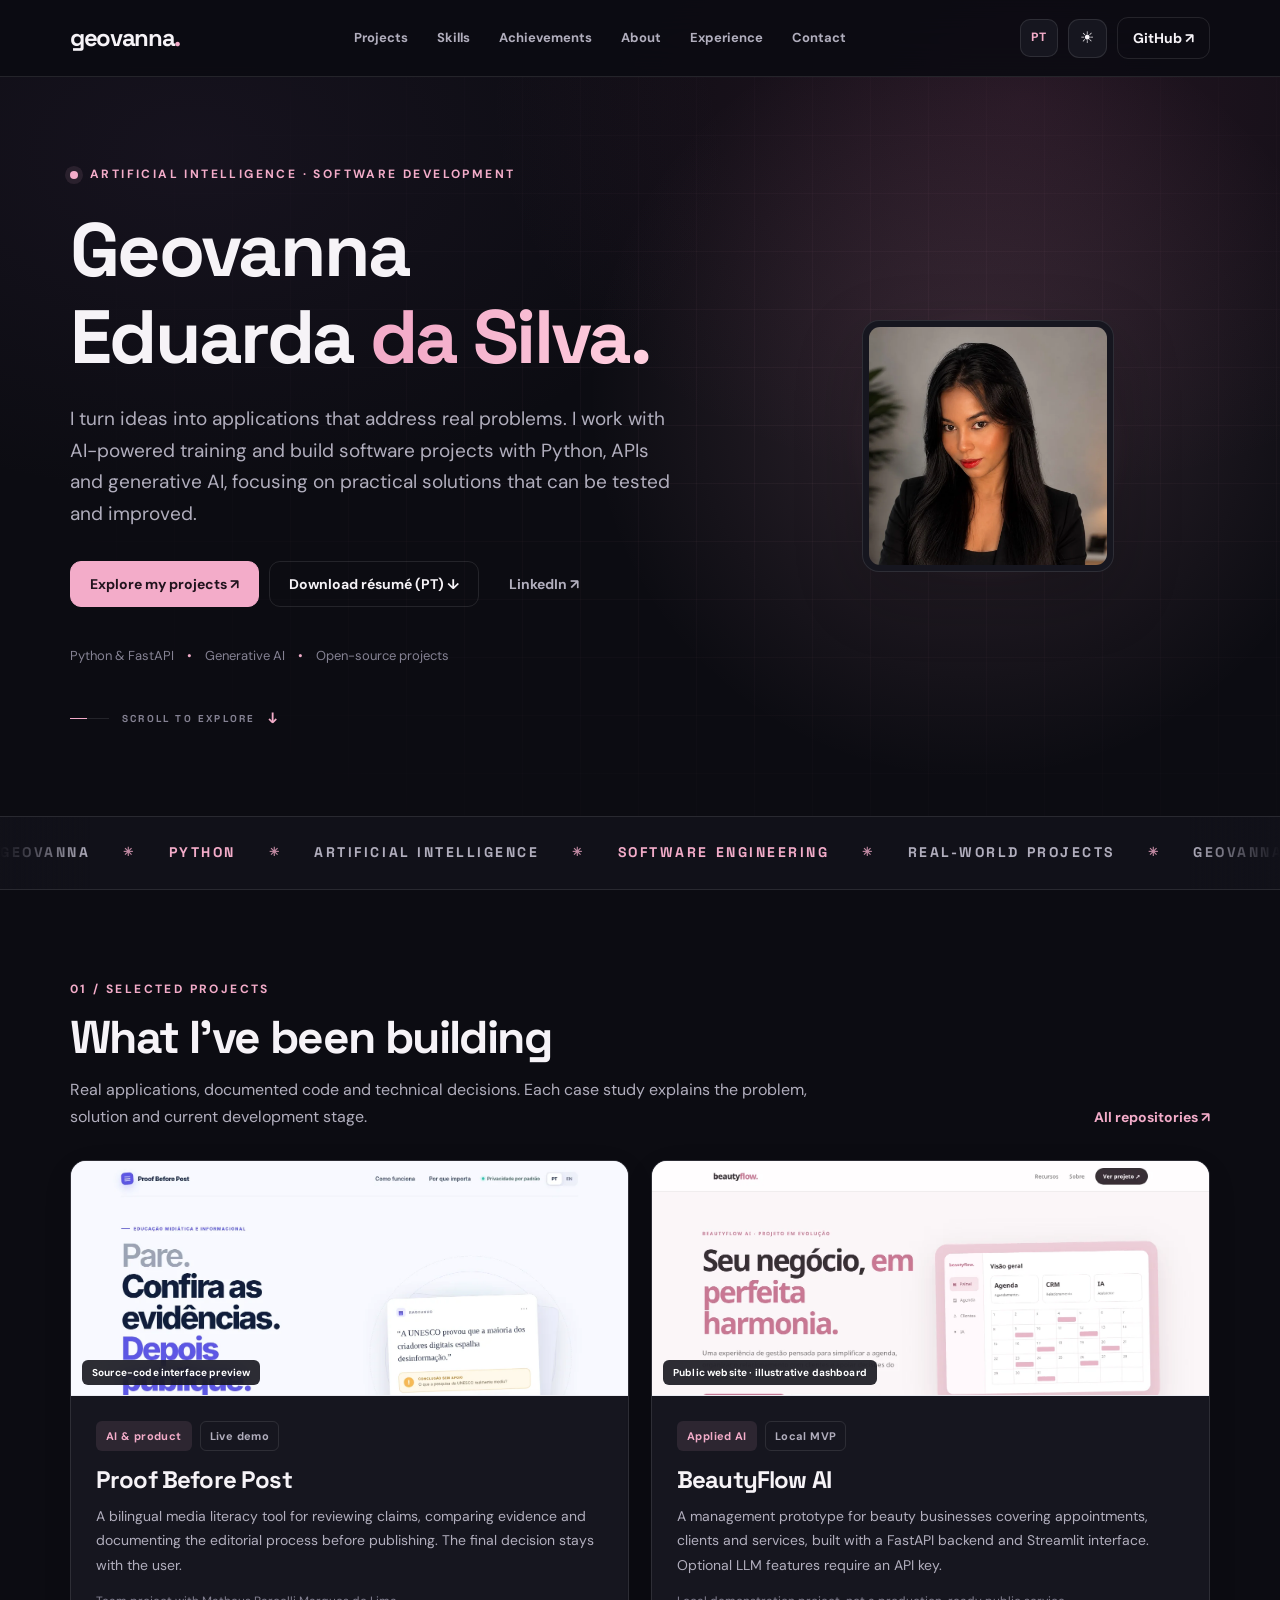
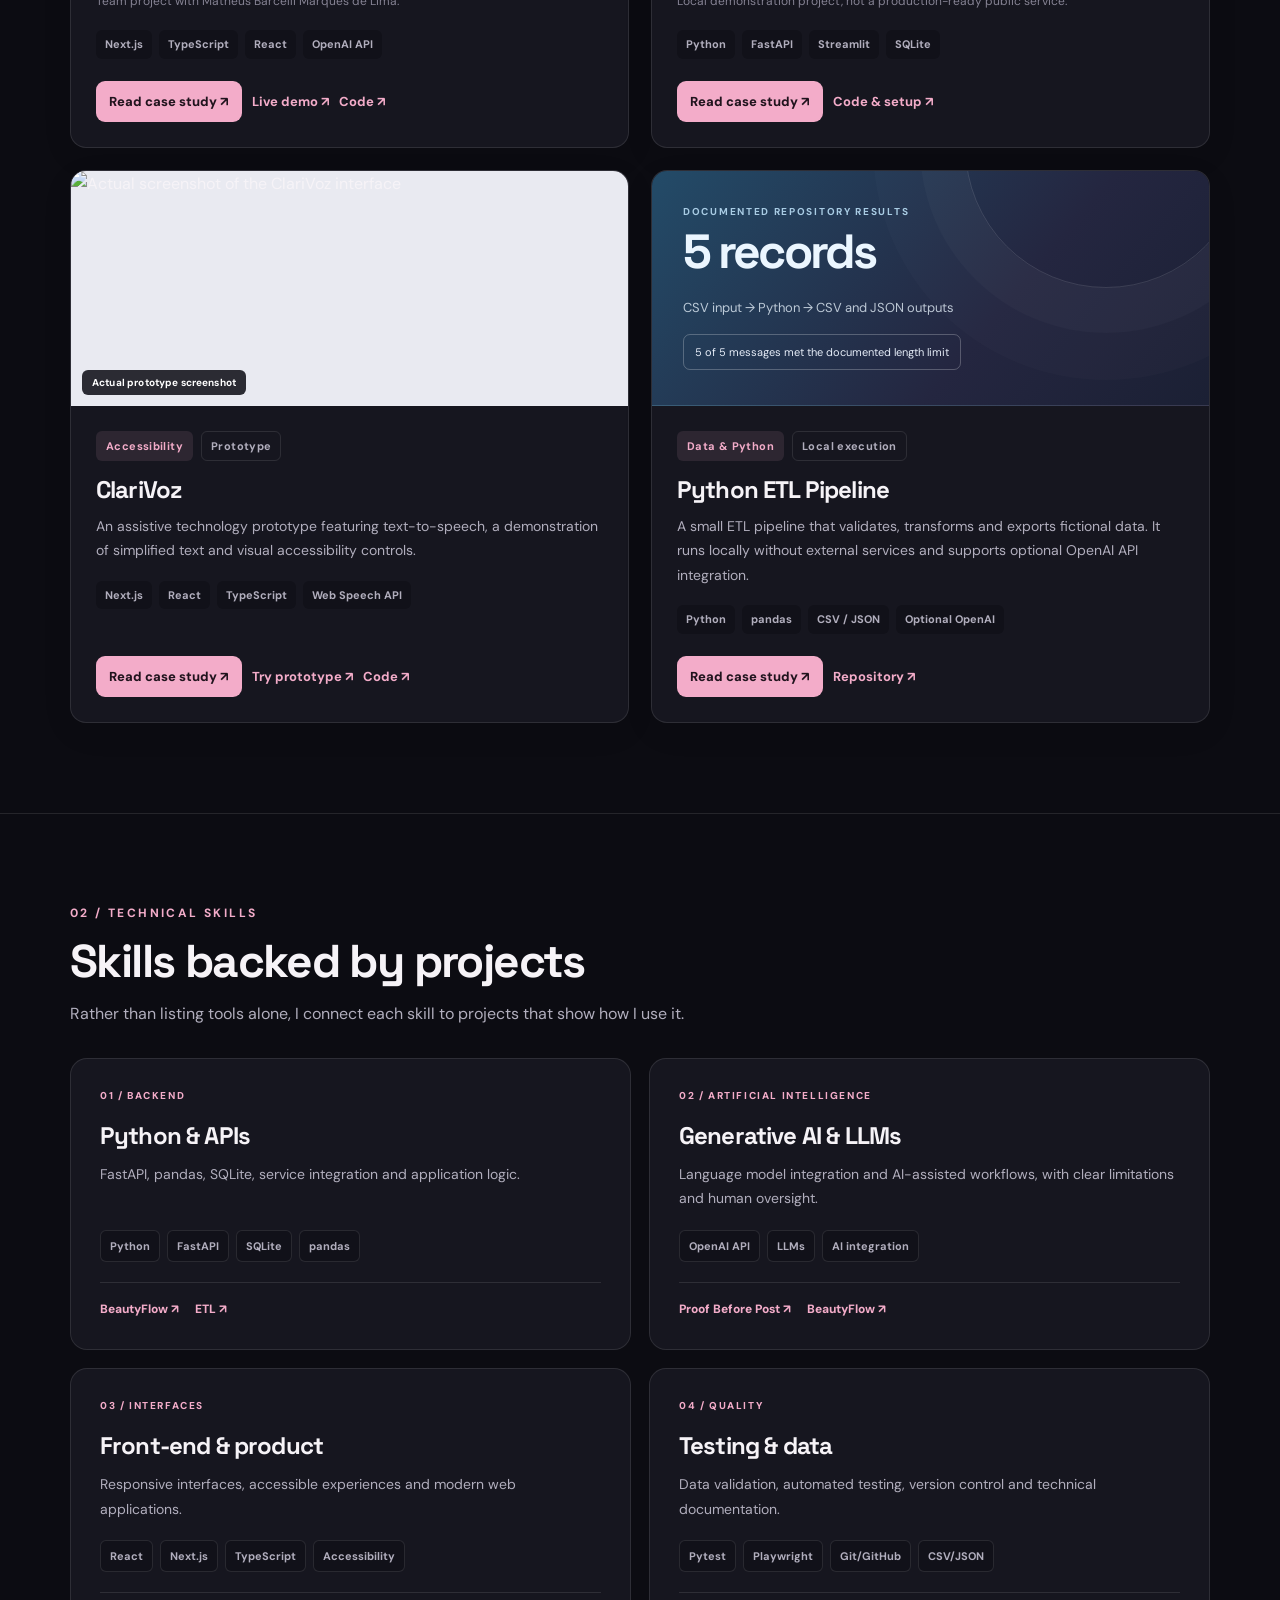
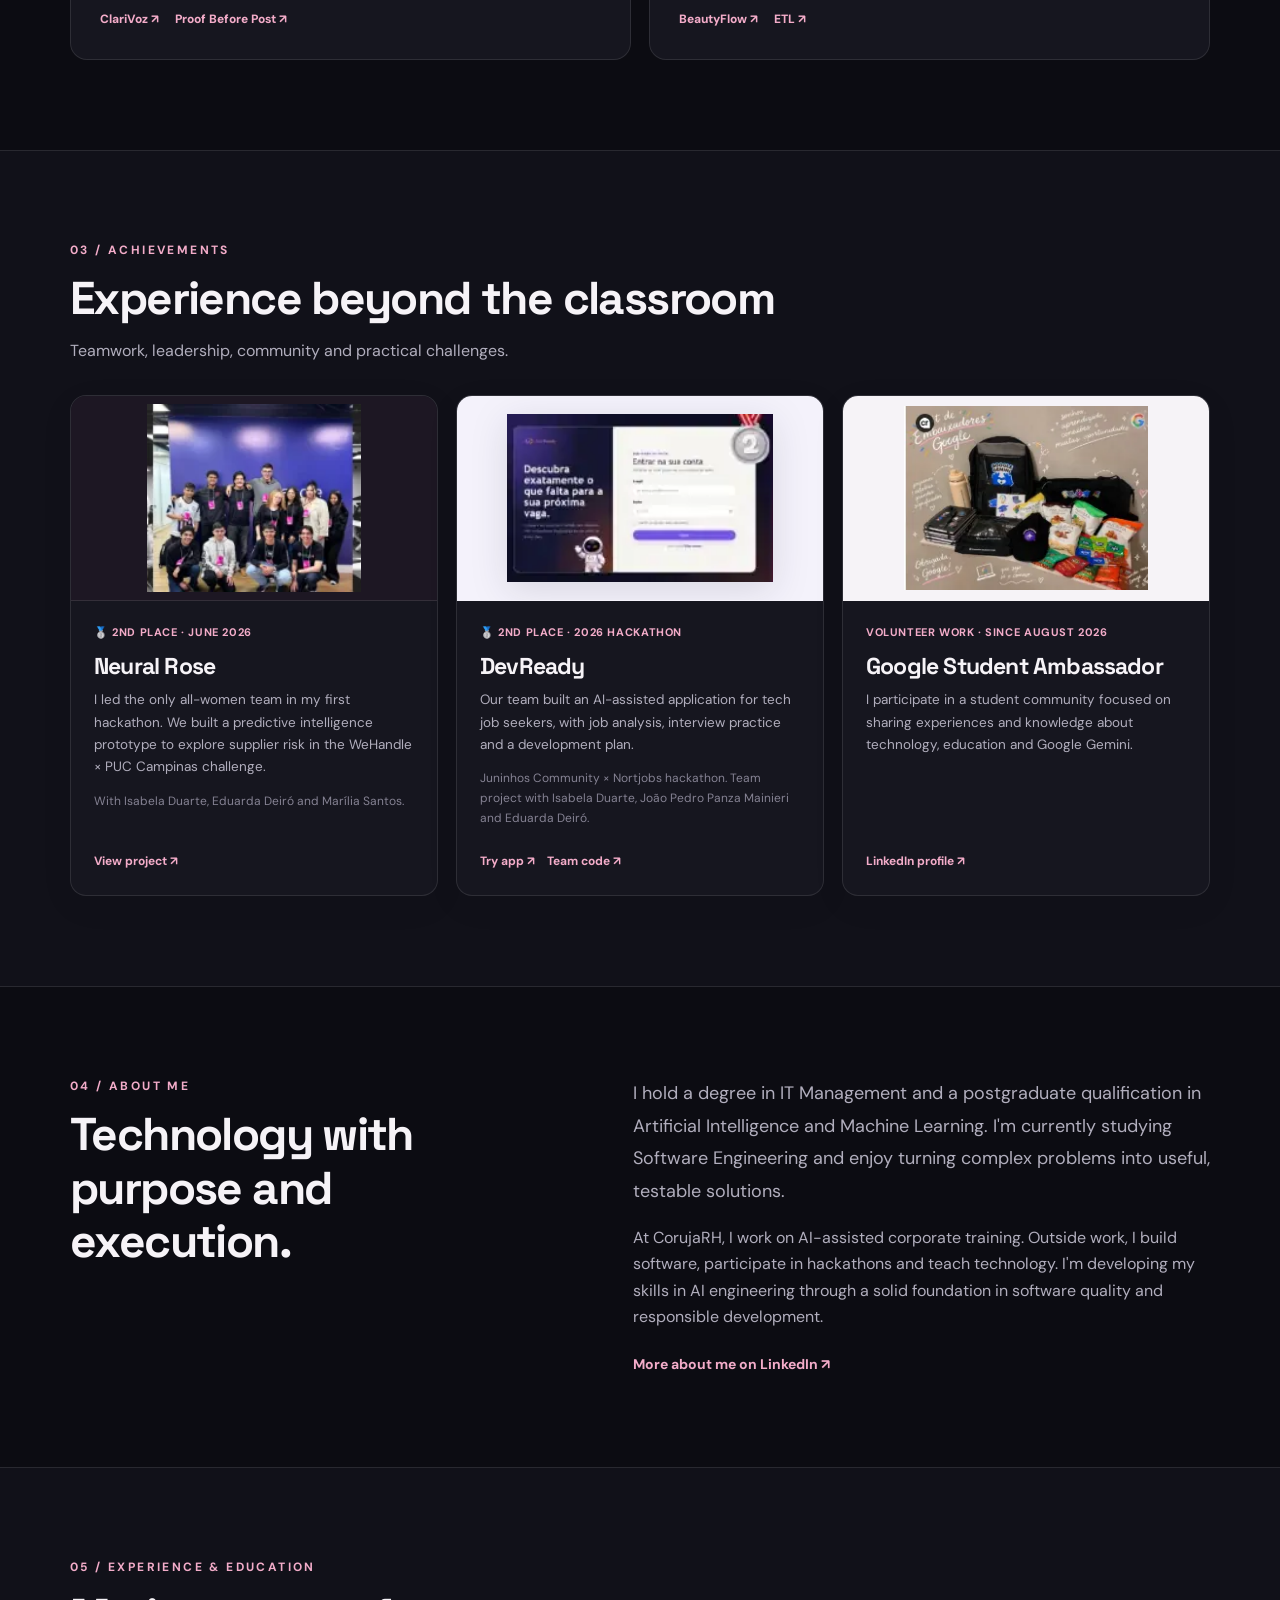
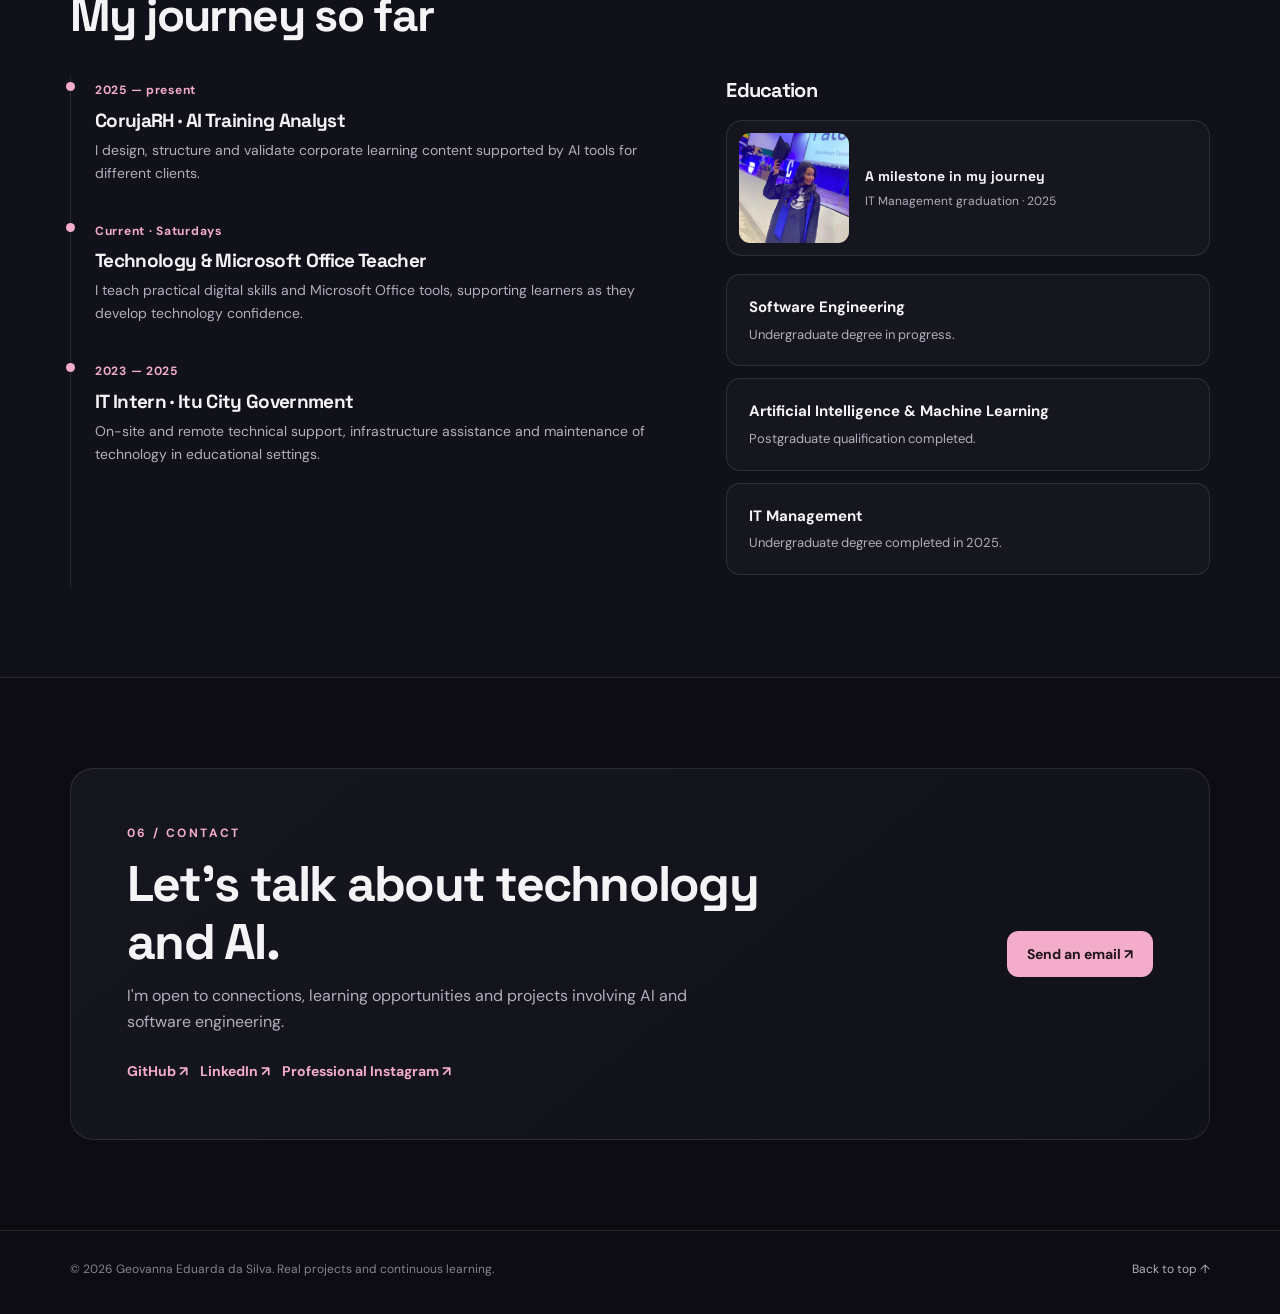
==== commit 7569218a: "Adiciona animacoes autorais ao portfolio da Geovanna em PT e EN" ====
--- a/en/index.html
+++ b/en/index.html
@@ -27,9 +27,11 @@
 <link rel="preconnect" href="https://fonts.googleapis.com"><link rel="preconnect" href="https://fonts.gstatic.com" crossorigin>
 <link href="https://fonts.googleapis.com/css2?family=DM+Sans:wght@400;500;600;700&family=Space+Grotesk:wght@400;500;600;700&display=swap" rel="stylesheet">
 <link rel="stylesheet" href="../css/portfolio.css">
+<link rel="stylesheet" href="../css/motion.css">
 <title>Geovanna Eduarda da Silva | AI & Software Engineering</title>
 </head>
 <body>
+<div class="motion-progress" aria-hidden="true"></div>
 <a class="skip" href="#main">Skip to content</a>
 <header class="site-header"><div class="container head-inner">
 <a class="logo" href="#home" aria-label="Geovanna — back to top">geovanna<span>.</span></a>
@@ -54,10 +56,14 @@
 <a class="btn btn-quiet" href="https://www.linkedin.com/in/geovannaeduarda/" target="_blank" rel="noopener noreferrer">LinkedIn ↗</a>
 </div>
 <div class="hero-note"><span>Python &amp; FastAPI</span><span>Generative AI</span><span>Open-source projects</span></div>
+<div class="hero-scroll" aria-hidden="true"><span class="hero-scroll-line"></span><span>SCROLL TO EXPLORE</span><span class="hero-scroll-arrow">↓</span></div>
 </div>
 <div class="photo-wrap"><div class="photo-frame"><img src="../assets/img/geovanna-perfil.webp" alt="Professional portrait of Geovanna Eduarda da Silva" width="900" height="1260" fetchpriority="high" decoding="async"></div></div>
 </div></section>
-<div class="divider"></div>
+<div class="motion-band" role="region" aria-label="Geovanna and areas of expertise">
+  <span class="sr-only">Geovanna, Python, artificial intelligence, software engineering and real-world projects</span>
+  <div class="motion-band-track" aria-hidden="true"><div class="motion-band-group"><span class="motion-band-item">GEOVANNA</span><span class="motion-band-item">PYTHON</span><span class="motion-band-item">ARTIFICIAL INTELLIGENCE</span><span class="motion-band-item">SOFTWARE ENGINEERING</span><span class="motion-band-item">REAL-WORLD PROJECTS</span></div><div class="motion-band-group"><span class="motion-band-item">GEOVANNA</span><span class="motion-band-item">PYTHON</span><span class="motion-band-item">ARTIFICIAL INTELLIGENCE</span><span class="motion-band-item">SOFTWARE ENGINEERING</span><span class="motion-band-item">REAL-WORLD PROJECTS</span></div></div>
+</div>
 <section class="section" id="projects" aria-labelledby="projects-title"><div class="container">
 <div class="section-head"><div><span class="section-kicker">01 / Selected projects</span><h2 class="section-title" id="projects-title">What I've been building</h2><p class="section-lead">Real applications, documented code and technical decisions. Each case study explains the problem, solution and current development stage.</p></div>
 <a class="text-link" href="https://github.com/geovannasilva15?tab=repositories" target="_blank" rel="noopener noreferrer">All repositories ↗</a></div>
@@ -137,4 +143,5 @@
 document.addEventListener('keydown',function(e){if(e.key==='Escape')closeMenu()});
 })();
 </script>
+<script src="../js/motion.js" defer></script>
 </body></html>
--- a/css/motion.css
+++ b/css/motion.css
@@ -0,0 +1,164 @@
+/* Motion direction: kinetic typography, editorial rhythm, quiet technical detail.
+   Original design inspired by modern technology sites; no external animation library. */
+:root{
+  --motion-grid:rgba(243,172,201,.075);
+  --motion-halo:rgba(243,172,201,.20);
+  --motion-card-halo:rgba(243,172,201,.10);
+}
+html[data-theme="light"]{
+  --motion-grid:rgba(162,41,103,.075);
+  --motion-halo:rgba(162,41,103,.11);
+  --motion-card-halo:rgba(162,41,103,.075);
+}
+.motion-progress{
+  position:fixed;top:0;left:0;right:0;height:3px;z-index:110;
+  background:linear-gradient(90deg,var(--accent),var(--accent-strong));
+  transform:scaleX(0);transform-origin:left center;pointer-events:none;
+}
+.hero{position:relative;isolation:isolate;overflow:hidden}
+.hero::before{
+  content:"";position:absolute;inset:0;z-index:0;pointer-events:none;
+  background-image:linear-gradient(to right,var(--motion-grid) 1px,transparent 1px),
+                   linear-gradient(to bottom,var(--motion-grid) 1px,transparent 1px);
+  background-size:58px 58px;
+  -webkit-mask-image:radial-gradient(ellipse 85% 88% at 68% 46%,#000 12%,transparent 80%);
+  mask-image:radial-gradient(ellipse 85% 88% at 68% 46%,#000 12%,transparent 80%);
+  opacity:.58;
+}
+.hero::after{
+  content:"";position:absolute;inset:0;z-index:0;pointer-events:none;
+  background:radial-gradient(520px circle at var(--spot-x,76%) var(--spot-y,43%),
+                             var(--motion-halo),transparent 74%);
+  opacity:.8;
+}
+.hero>.container{position:relative;z-index:1}
+.hero h1 span{
+  color:var(--accent);
+  background:linear-gradient(108deg,var(--accent) 10%,var(--accent-strong) 45%,var(--accent) 85%);
+  background-size:220% auto;
+  -webkit-background-clip:text;background-clip:text;
+  -webkit-text-fill-color:transparent;
+}
+.hero .photo-wrap{isolation:isolate}
+.hero .photo-wrap::before{
+  content:"";position:absolute;inset:-21px;z-index:-1;pointer-events:none;
+  border-radius:32px;
+  background:radial-gradient(ellipse at center,var(--motion-halo),transparent 70%);
+  filter:blur(14px);opacity:.85;
+}
+.hero .photo-frame{position:relative;transition:border-color .35s ease,box-shadow .35s ease}
+.hero .photo-frame:hover{border-color:rgba(243,172,201,.42);box-shadow:0 18px 52px rgba(243,172,201,.10)}
+.hero-scroll{
+  display:flex;align-items:center;gap:13px;margin-top:42px;
+  font:700 10px/1.3 "Space Grotesk",sans-serif;letter-spacing:.22em;
+  color:var(--subtle);text-transform:uppercase;
+}
+.hero-scroll-line{position:relative;width:39px;height:1px;background:var(--line);overflow:hidden}
+.hero-scroll-line::after{
+  content:"";position:absolute;left:0;top:0;height:100%;width:44%;
+  background:var(--accent);
+}
+.hero-scroll-arrow{font-size:15px;color:var(--accent);letter-spacing:0}
+.motion-band{
+  position:relative;display:flex;align-items:center;min-height:74px;
+  width:100%;max-width:100%;overflow:hidden;
+  background:var(--bg2);border-top:1px solid var(--line);border-bottom:1px solid var(--line);
+}
+.motion-band::before,.motion-band::after{
+  content:"";position:absolute;top:0;bottom:0;width:clamp(24px,7vw,105px);
+  z-index:2;pointer-events:none;
+}
+.motion-band::before{left:0;background:linear-gradient(90deg,var(--bg2),transparent)}
+.motion-band::after{right:0;background:linear-gradient(270deg,var(--bg2),transparent)}
+.motion-band-track{display:flex;align-items:center;width:max-content;min-width:100%;will-change:transform}
+.motion-band-group{display:flex;align-items:center;gap:33px;flex:none;padding-right:33px}
+.motion-band-item{
+  display:inline-flex;align-items:center;gap:33px;white-space:nowrap;
+  font:700 14px/1.4 "Space Grotesk",sans-serif;letter-spacing:.18em;
+  text-transform:uppercase;color:var(--muted);
+}
+.motion-band-item:nth-child(even){color:var(--accent)}
+.motion-band-item::after{content:"✳";font-size:12px;color:var(--accent);opacity:.78}
+.project,.skill-card{position:relative}
+.project::after,.skill-card::after{
+  content:"";position:absolute;inset:0;z-index:2;pointer-events:none;
+  border-radius:inherit;opacity:0;
+  background:radial-gradient(400px circle at var(--card-x,50%) var(--card-y,50%),
+                             var(--motion-card-halo),transparent 65%);
+  transition:opacity .3s ease;
+}
+.project:hover::after,.project:focus-within::after,
+.skill-card:hover::after,.skill-card:focus-within::after{opacity:1}
+.project:hover,.skill-card:hover{
+  box-shadow:0 20px 52px rgba(151,74,117,.11);
+}
+@media (prefers-reduced-motion:no-preference){
+  .hero::before{animation:motionGrid 25s linear infinite}
+  .hero h1 span{animation:motionShine 9s ease-in-out infinite}
+  .hero .eyebrow{animation:motionRise .72s .05s both}
+  .hero h1{animation:motionRise .82s .12s both}
+  .hero .intro{animation:motionRise .82s .23s both}
+  .hero .hero-buttons{animation:motionRise .82s .34s both}
+  .hero .hero-note{animation:motionRise .82s .42s both}
+  .hero .hero-scroll{animation:motionRise .82s .50s both}
+  .hero .photo-wrap{animation:motionPortrait .95s .23s both}
+  .hero .photo-wrap::before{animation:motionHalo 6s ease-in-out infinite}
+  .hero-scroll-line::after{animation:motionLine 2.6s ease-in-out infinite}
+  .hero-scroll-arrow{animation:motionArrow 2.1s ease-in-out infinite}
+  .motion-band-track{animation:motionMarquee 29s linear infinite}
+  .motion-band:hover .motion-band-track{animation-play-state:paused}
+  html.motion-ready .reveal-on-scroll{
+    opacity:0;translate:0 26px;
+    transition:opacity .78s ease,translate .78s cubic-bezier(.18,.72,.28,1);
+    transition-delay:var(--reveal-delay,0ms);
+  }
+  html.motion-ready .reveal-on-scroll.is-visible{opacity:1;translate:0 0}
+}
+@keyframes motionRise{
+  from{opacity:0;transform:translateY(24px)}
+  to{opacity:1;transform:translateY(0)}
+}
+@keyframes motionPortrait{
+  from{opacity:0;transform:translateY(18px) scale(.96)}
+  to{opacity:1;transform:translateY(0) scale(1)}
+}
+@keyframes motionGrid{
+  from{background-position:0 0,0 0}
+  to{background-position:58px 58px,58px 58px}
+}
+@keyframes motionShine{
+  0%,100%{background-position:0% 50%}
+  50%{background-position:100% 50%}
+}
+@keyframes motionHalo{
+  0%,100%{opacity:.55;transform:scale(.97)}
+  50%{opacity:1;transform:scale(1.04)}
+}
+@keyframes motionMarquee{
+  from{transform:translateX(0)}
+  to{transform:translateX(-50%)}
+}
+@keyframes motionLine{
+  0%{transform:translateX(-110%)}
+  55%,100%{transform:translateX(240%)}
+}
+@keyframes motionArrow{
+  0%,100%{transform:translateY(-2px)}
+  50%{transform:translateY(4px)}
+}
+@media(max-width:700px){
+  .hero::before{background-size:42px 42px;opacity:.42}
+  .hero-scroll{display:none}
+  .motion-band{min-height:59px}
+  .motion-band-item{font-size:11px;letter-spacing:.14em;gap:23px}
+  .motion-band-group{gap:23px;padding-right:23px}
+}
+@media(hover:none){
+  .project::after,.skill-card::after{display:none}
+}
+@media(prefers-reduced-motion:reduce){
+  .motion-progress{display:none}
+  .motion-band-track{transform:none;will-change:auto}
+  .hero h1 span{-webkit-text-fill-color:var(--accent);background:none}
+  html.motion-ready .reveal-on-scroll{opacity:1;translate:none}
+}
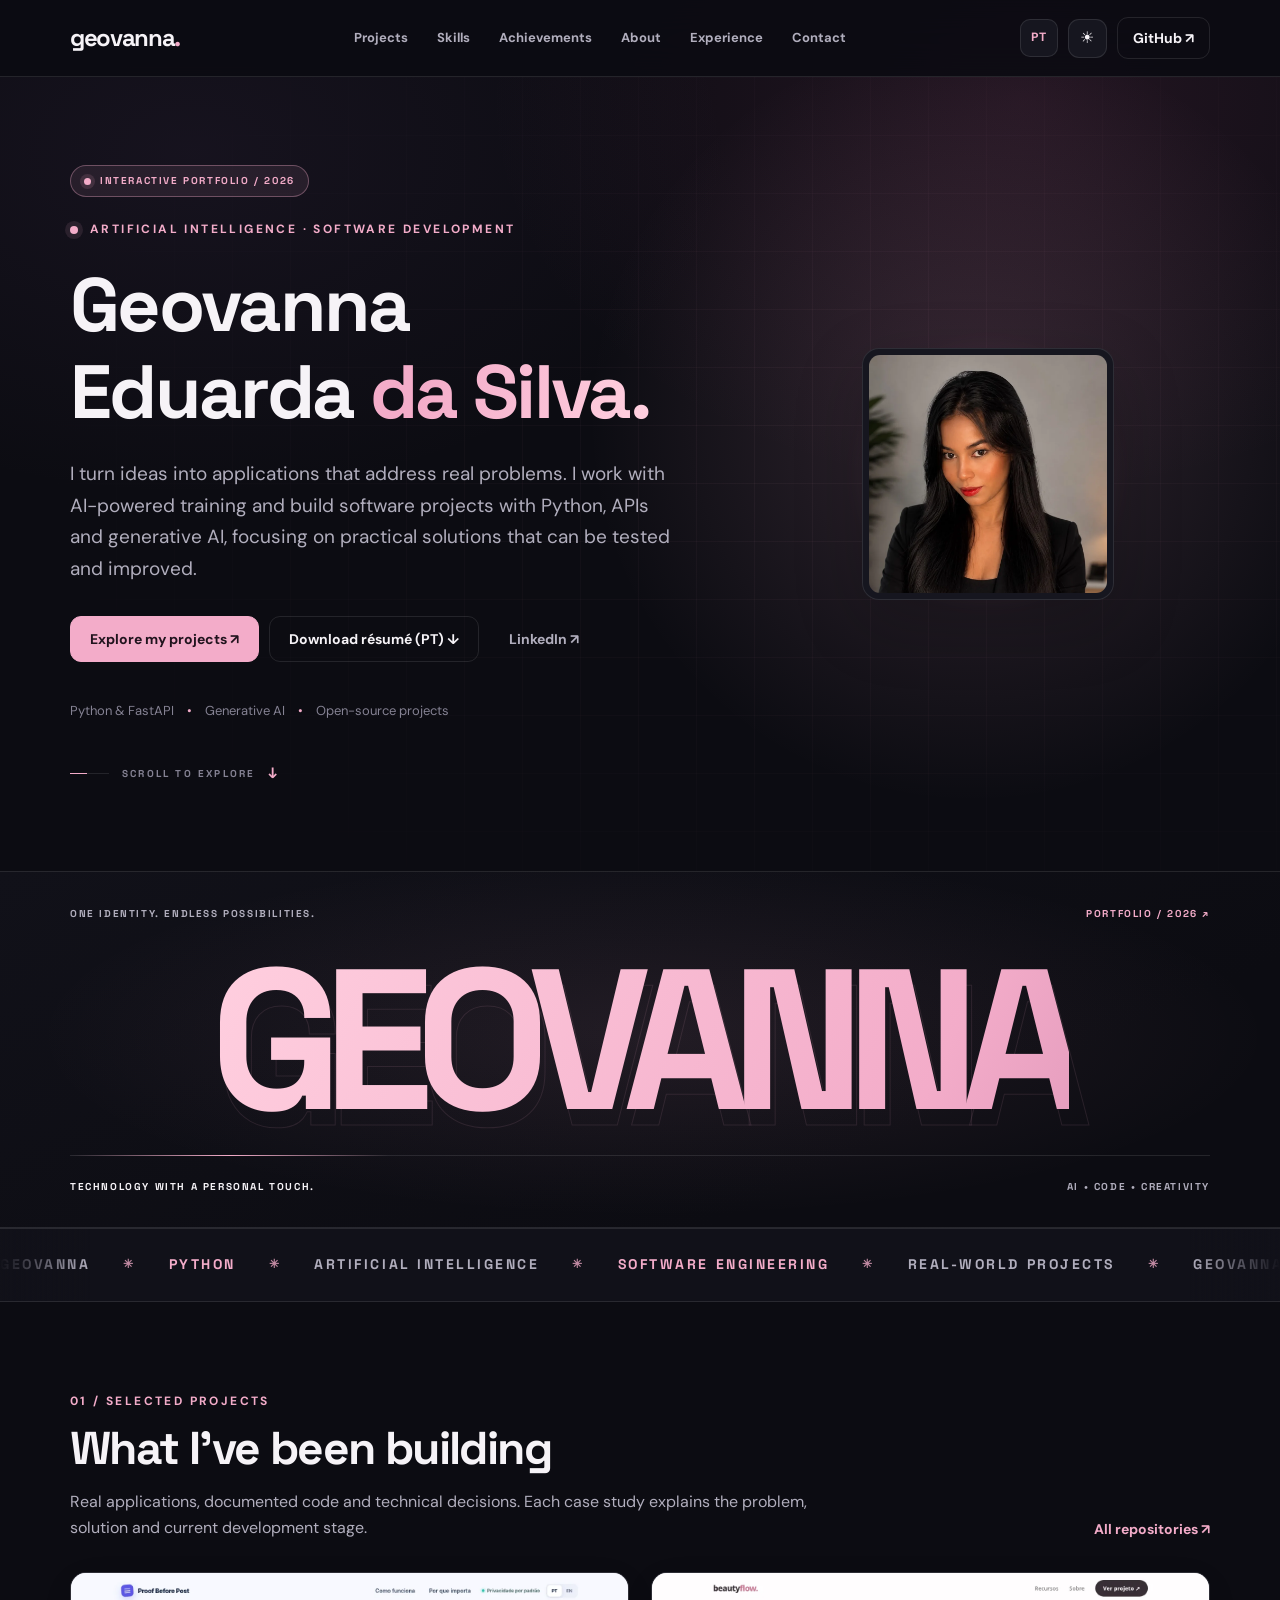
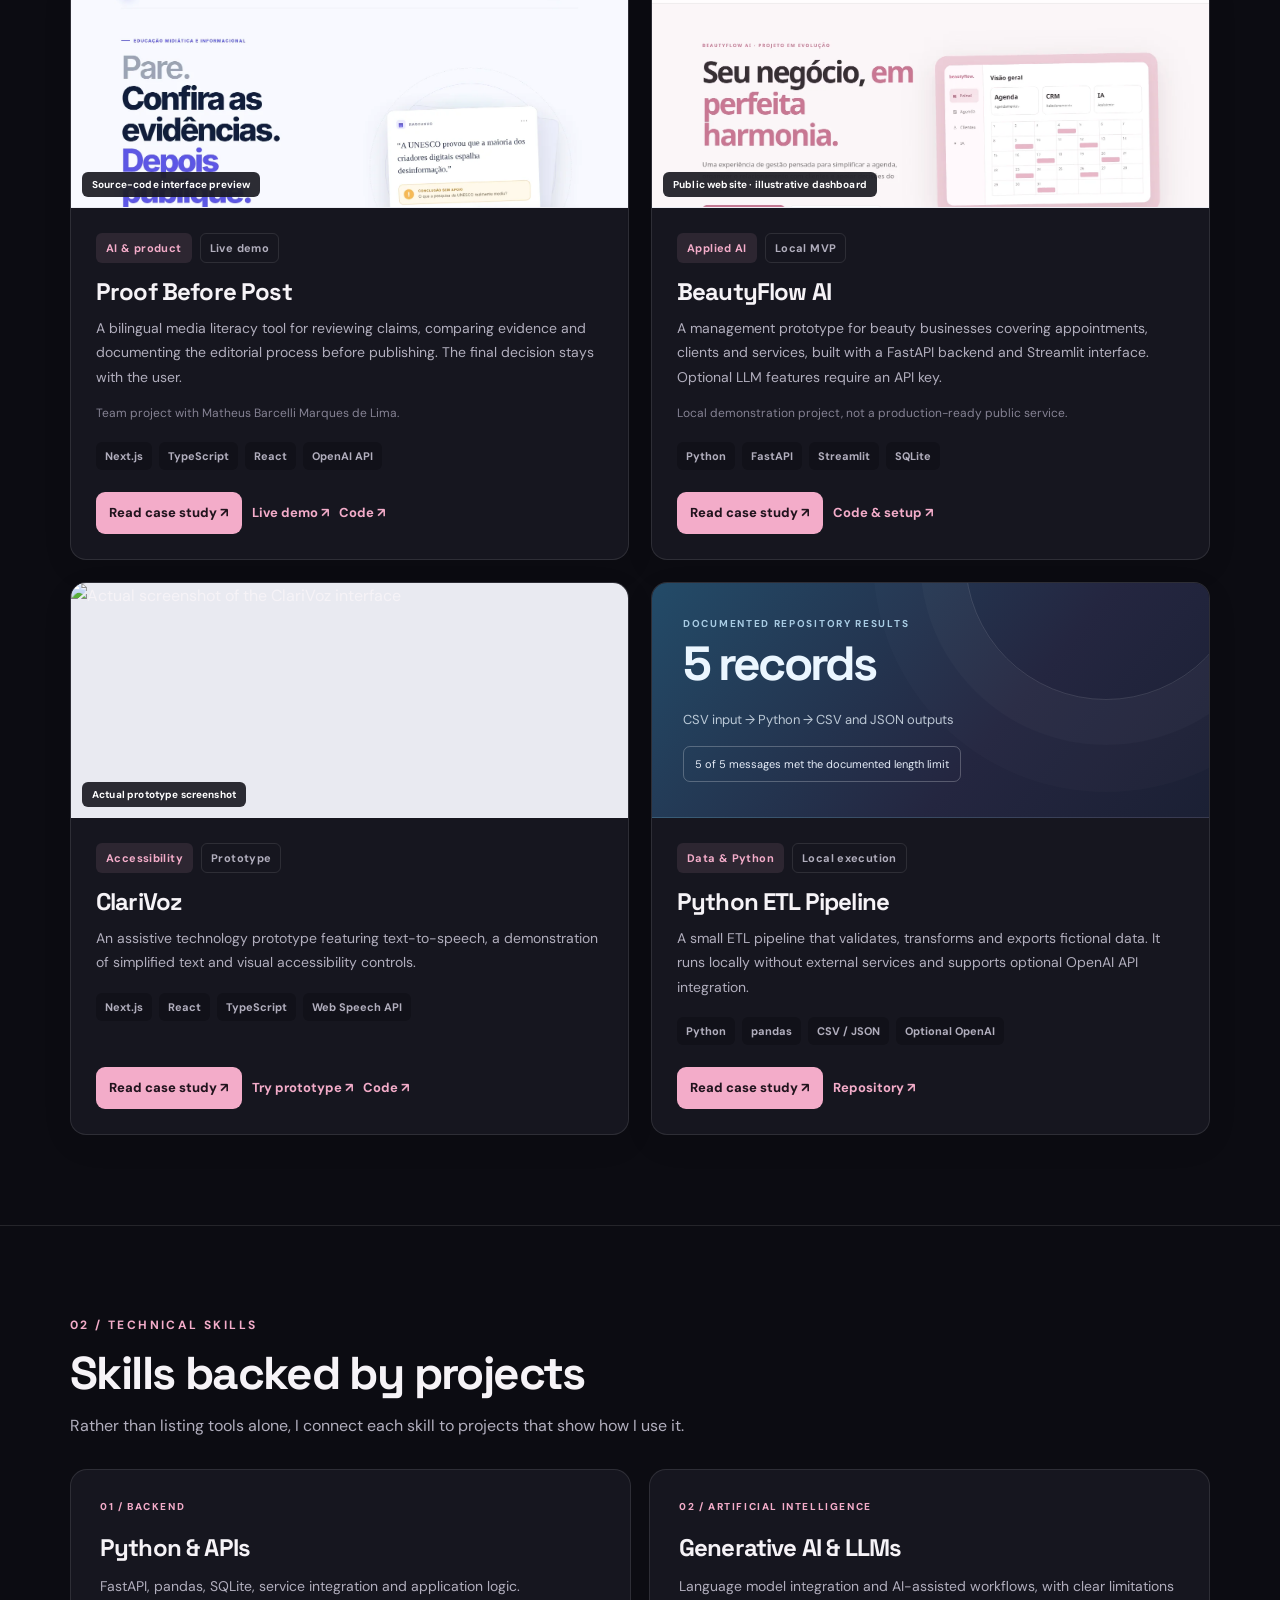
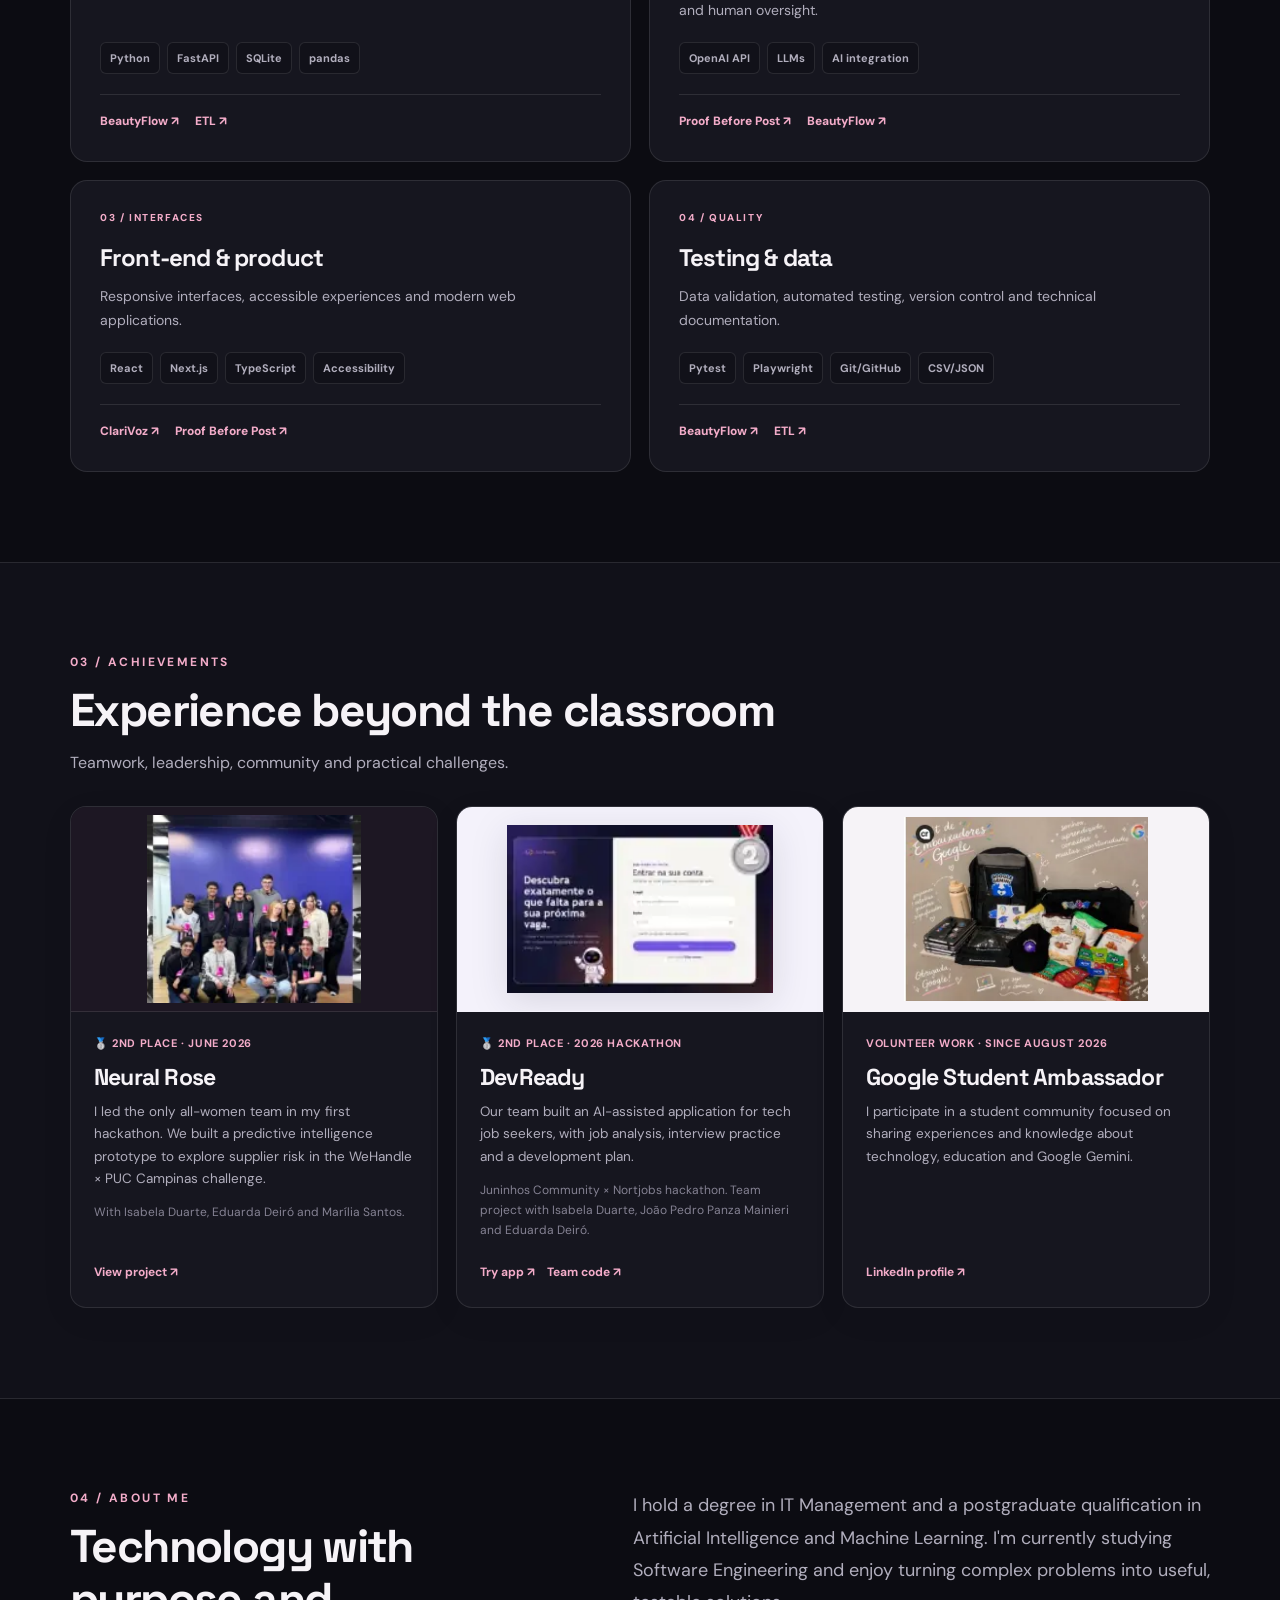
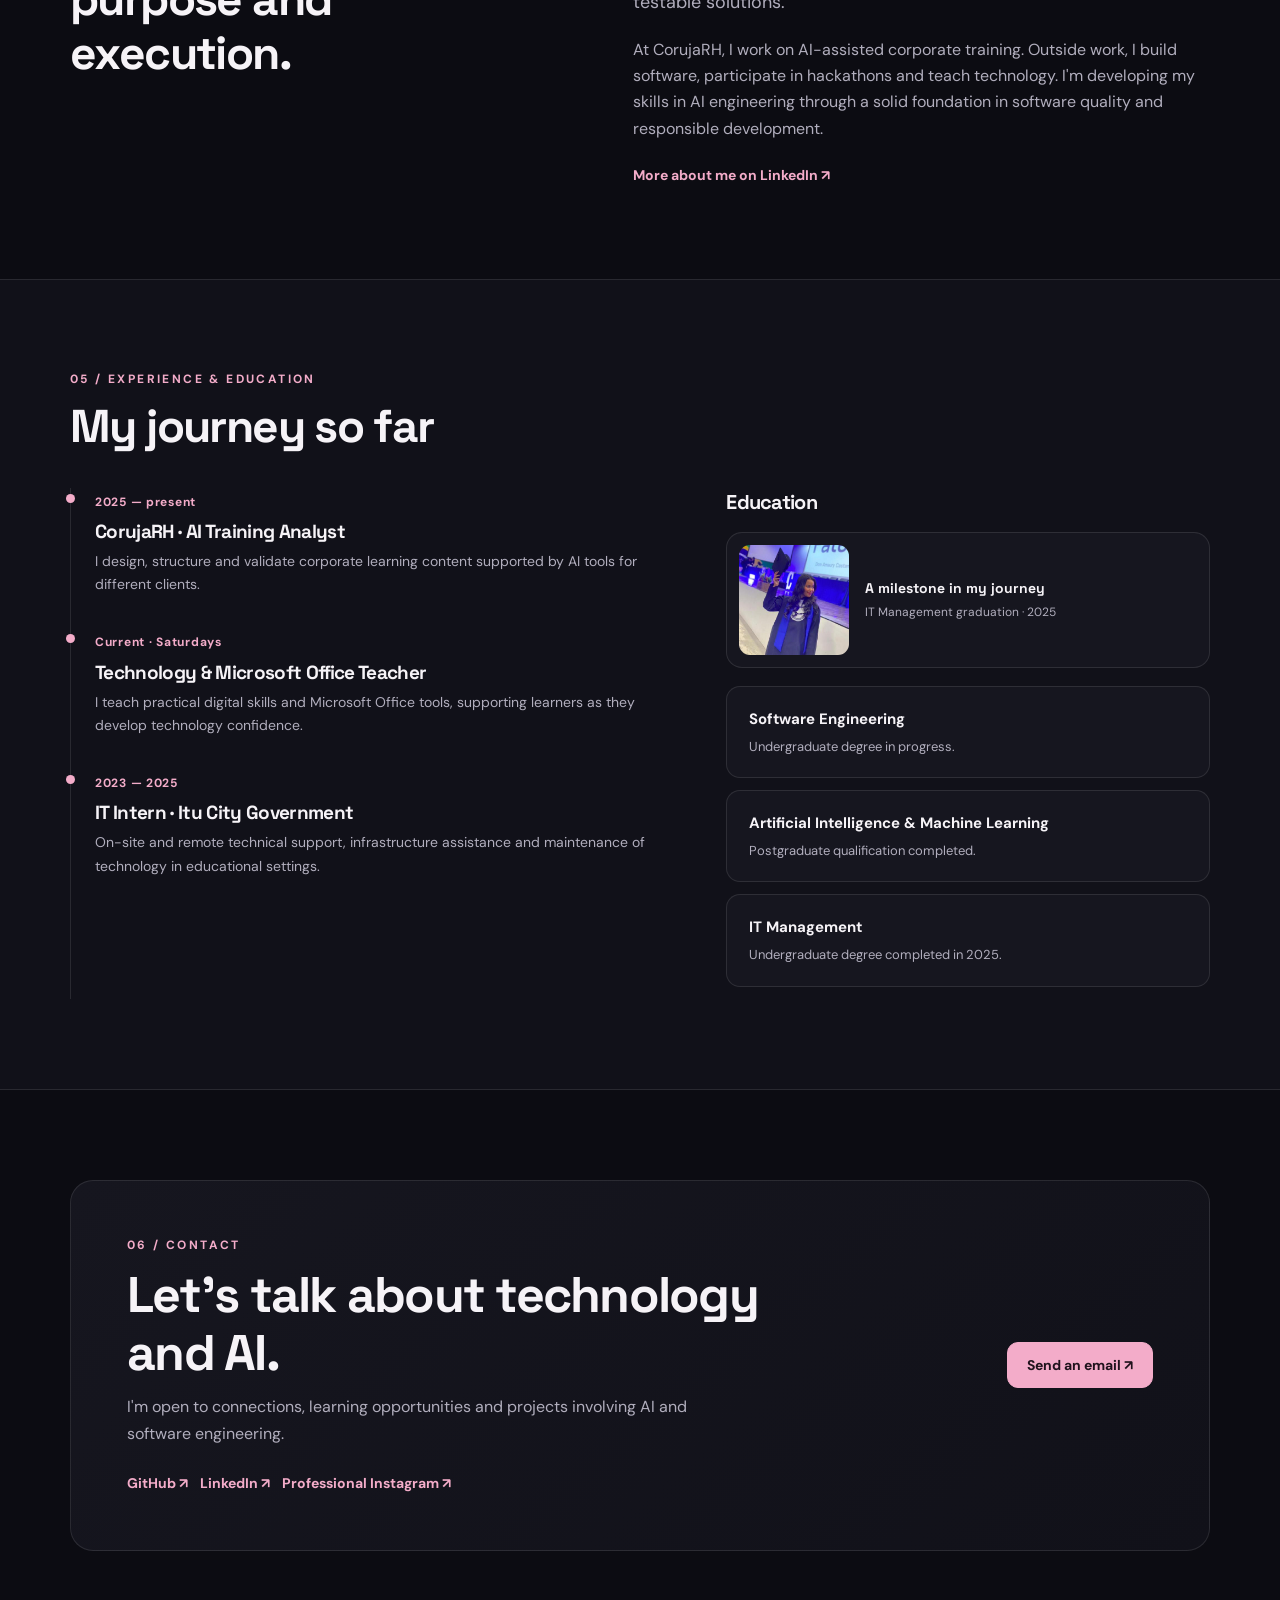
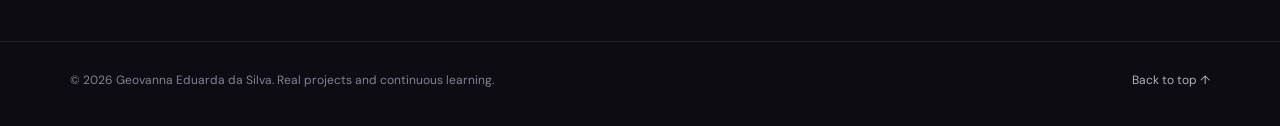
==== commit 7ed583df: "Destaca GEOVANNA com tipografia cinetica e atualiza cache das animacoes" ====
--- a/en/index.html
+++ b/en/index.html
@@ -27,7 +27,7 @@
 <link rel="preconnect" href="https://fonts.googleapis.com"><link rel="preconnect" href="https://fonts.gstatic.com" crossorigin>
 <link href="https://fonts.googleapis.com/css2?family=DM+Sans:wght@400;500;600;700&family=Space+Grotesk:wght@400;500;600;700&display=swap" rel="stylesheet">
 <link rel="stylesheet" href="../css/portfolio.css">
-<link rel="stylesheet" href="../css/motion.css">
+<link rel="stylesheet" href="../css/motion.css?v=20261118b">
 <title>Geovanna Eduarda da Silva | AI & Software Engineering</title>
 </head>
 <body>
@@ -47,6 +47,7 @@
 <main id="main">
 <section class="hero" id="home" aria-labelledby="hero-title"><div class="container hero-grid">
 <div>
+<div class="hero-live-label"><span class="hero-live-dot" aria-hidden="true"></span> INTERACTIVE PORTFOLIO / 2026</div>
 <p class="eyebrow">Artificial Intelligence · Software Development</p>
 <h1 id="hero-title">Geovanna Eduarda <span>da Silva.</span></h1>
 <p class="intro">I turn ideas into applications that address real problems. I work with AI-powered training and build software projects with Python, APIs and generative AI, focusing on practical solutions that can be tested and improved.</p>
@@ -60,6 +61,21 @@
 </div>
 <div class="photo-wrap"><div class="photo-frame"><img src="../assets/img/geovanna-perfil.webp" alt="Professional portrait of Geovanna Eduarda da Silva" width="900" height="1260" fetchpriority="high" decoding="async"></div></div>
 </div></section>
+
+<section class="motion-identity" id="animacao" aria-label="Geovanna's visual signature">
+  <div class="container motion-identity-inner">
+    <div class="motion-identity-top">
+      <span>ONE IDENTITY. ENDLESS POSSIBILITIES.</span>
+      <span>PORTFOLIO / 2026 <span aria-hidden="true">↗</span></span>
+    </div>
+    <div class="motion-identity-name" aria-label="Geovanna"><span aria-hidden="true">GEOVANNA</span></div>
+    <div class="motion-identity-scan" aria-hidden="true"><span></span></div>
+    <div class="motion-identity-bottom">
+      <span>TECHNOLOGY WITH A PERSONAL TOUCH.</span>
+      <span>AI • CODE • CREATIVITY</span>
+    </div>
+  </div>
+</section>
 <div class="motion-band" role="region" aria-label="Geovanna and areas of expertise">
   <span class="sr-only">Geovanna, Python, artificial intelligence, software engineering and real-world projects</span>
   <div class="motion-band-track" aria-hidden="true"><div class="motion-band-group"><span class="motion-band-item">GEOVANNA</span><span class="motion-band-item">PYTHON</span><span class="motion-band-item">ARTIFICIAL INTELLIGENCE</span><span class="motion-band-item">SOFTWARE ENGINEERING</span><span class="motion-band-item">REAL-WORLD PROJECTS</span></div><div class="motion-band-group"><span class="motion-band-item">GEOVANNA</span><span class="motion-band-item">PYTHON</span><span class="motion-band-item">ARTIFICIAL INTELLIGENCE</span><span class="motion-band-item">SOFTWARE ENGINEERING</span><span class="motion-band-item">REAL-WORLD PROJECTS</span></div></div>
@@ -143,5 +159,5 @@
 document.addEventListener('keydown',function(e){if(e.key==='Escape')closeMenu()});
 })();
 </script>
-<script src="../js/motion.js" defer></script>
+<script src="../js/motion.js?v=20261118b" defer></script>
 </body></html>
--- a/css/motion.css
+++ b/css/motion.css
@@ -161,4 +161,95 @@
   .motion-band-track{transform:none;will-change:auto}
   .hero h1 span{-webkit-text-fill-color:var(--accent);background:none}
   html.motion-ready .reveal-on-scroll{opacity:1;translate:none}
-}+}
+/* Signature moment: unmistakably Geovanna, without copying another site's identity. */
+.hero-live-label{
+  display:inline-flex;align-items:center;gap:9px;
+  margin-bottom:23px;padding:8px 13px;border-radius:100px;
+  border:1px solid rgba(243,172,201,.35);background:rgba(243,172,201,.085);
+  color:var(--accent);font:700 10px/1.4 "Space Grotesk",sans-serif;
+  letter-spacing:.16em;text-transform:uppercase;
+}
+.hero-live-dot{width:7px;height:7px;flex:none;border-radius:50%;background:var(--accent);box-shadow:0 0 0 4px rgba(243,172,201,.13)}
+.motion-identity{
+  position:relative;isolation:isolate;overflow:hidden;
+  border-top:1px solid var(--line);border-bottom:1px solid var(--line);
+  background:linear-gradient(155deg,var(--bg2),var(--bg) 72%);
+}
+.motion-identity::before{
+  content:"";position:absolute;inset:0;z-index:0;pointer-events:none;
+  background:radial-gradient(ellipse at 51% 46%,var(--motion-halo),transparent 67%);
+  opacity:.45;
+}
+.motion-identity-inner{position:relative;z-index:1;padding-top:34px;padding-bottom:33px}
+.motion-identity-top,.motion-identity-bottom{
+  display:flex;justify-content:space-between;align-items:center;gap:18px;
+  font:700 10px/1.5 "Space Grotesk",sans-serif;letter-spacing:.16em;
+  text-transform:uppercase;color:var(--muted);
+}
+.motion-identity-top>span:last-child{color:var(--accent)}
+.motion-identity-name{
+  position:relative;display:flex;justify-content:center;align-items:center;
+  padding:28px 0 22px;overflow:hidden;
+}
+.motion-identity-name>span{
+  display:block;position:relative;
+  font:800 clamp(54px,15.6vw,224px)/.92 "Space Grotesk",sans-serif;
+  letter-spacing:-.095em;white-space:nowrap;
+  color:var(--accent);
+  background:linear-gradient(115deg,var(--accent-strong),var(--accent) 38%,#c67ba5 65%,var(--accent-strong));
+  background-size:230% 100%;-webkit-background-clip:text;background-clip:text;
+  -webkit-text-fill-color:transparent;
+  filter:drop-shadow(0 10px 45px rgba(214,99,162,.14));
+}
+.motion-identity-name::before{
+  content:"GEOVANNA";position:absolute;left:50%;top:50%;
+  transform:translate(-49.5%,-40%);white-space:nowrap;
+  font:800 clamp(54px,15.6vw,224px)/.92 "Space Grotesk",sans-serif;
+  letter-spacing:-.095em;color:transparent;
+  -webkit-text-stroke:1px rgba(243,172,201,.17);opacity:.65;
+  pointer-events:none;
+}
+.motion-identity-scan{position:relative;height:1px;background:var(--line);overflow:hidden}
+.motion-identity-scan>span{
+  display:block;position:absolute;left:0;top:0;width:28%;height:100%;
+  background:linear-gradient(90deg,transparent,var(--accent),transparent);
+}
+.motion-identity-bottom{padding-top:23px}
+.motion-identity-bottom>span:first-child{color:var(--text)}
+@media(prefers-reduced-motion:no-preference){
+  .hero-live-dot{animation:motionLive 2.4s ease-in-out infinite}
+  .motion-identity-name>span{animation:motionNameReveal 1.25s cubic-bezier(.2,.78,.2,1) both,motionNameColor 8s ease-in-out 1.25s infinite}
+  .motion-identity-name::before{animation:motionNameOutline 7s ease-in-out infinite}
+  .motion-identity-scan>span{animation:motionScan 5s linear infinite}
+}
+@keyframes motionNameReveal{
+  from{opacity:0;transform:translateY(35px) scale(.96);filter:blur(6px)}
+  to{opacity:1;transform:translateY(0) scale(1);filter:blur(0)}
+}
+@keyframes motionNameColor{
+  0%,100%{background-position:0% 50%}
+  50%{background-position:100% 50%}
+}
+@keyframes motionNameOutline{
+  0%,100%{transform:translate(-49.5%,-40%);opacity:.5}
+  50%{transform:translate(-50.3%,-45%);opacity:.85}
+}
+@keyframes motionScan{
+  from{transform:translateX(-110%)}
+  to{transform:translateX(450%)}
+}
+@keyframes motionLive{
+  0%,100%{box-shadow:0 0 0 4px rgba(243,172,201,.13)}
+  50%{box-shadow:0 0 0 8px rgba(243,172,201,0)}
+}
+@media(max-width:700px){
+  .motion-identity-inner{padding-top:23px;padding-bottom:24px}
+  .motion-identity-top,.motion-identity-bottom{font-size:8px;letter-spacing:.09em}
+  .motion-identity-name{padding:27px 0}
+  .motion-identity-name>span,.motion-identity-name::before{font-size:clamp(45px,14.6vw,105px)}
+  .hero-live-label{font-size:9px;letter-spacing:.1em}
+}
+@media(max-width:390px){
+  .motion-identity-top,.motion-identity-bottom{flex-wrap:wrap;row-gap:6px}
+}
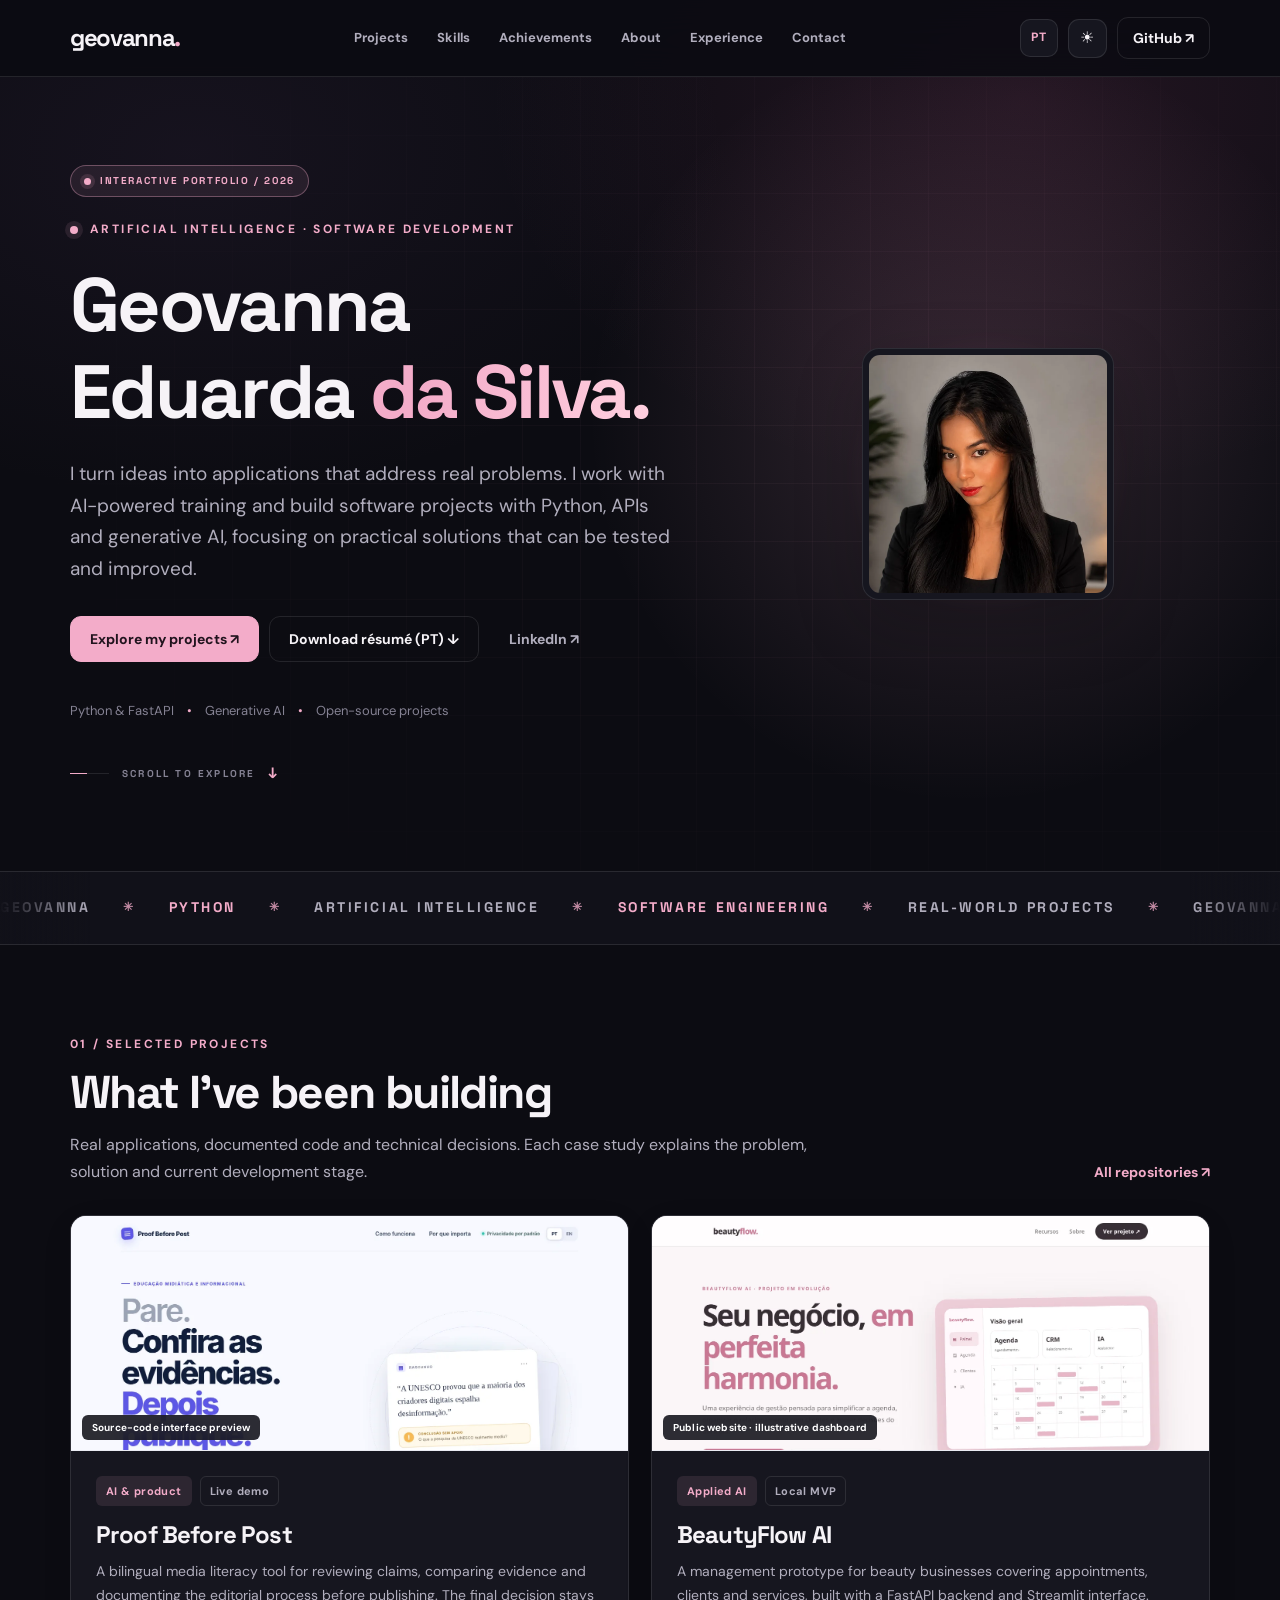
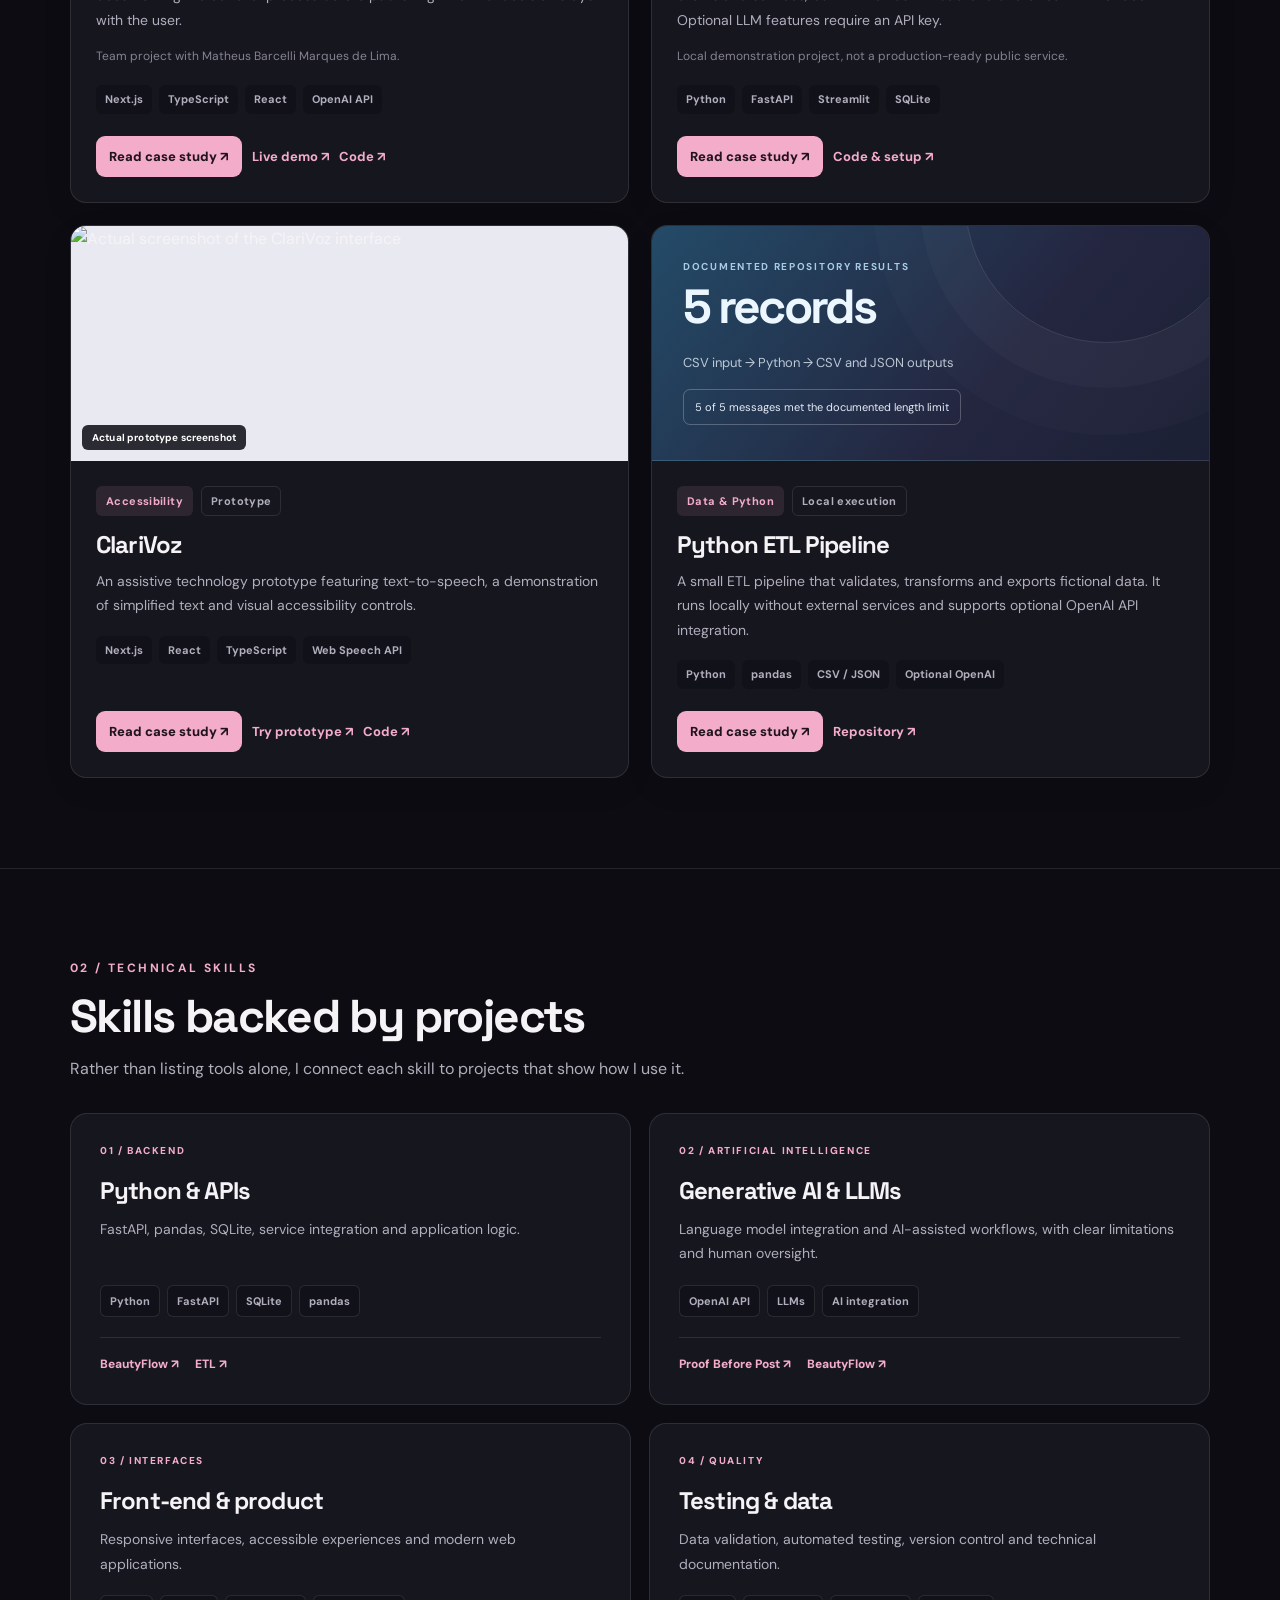
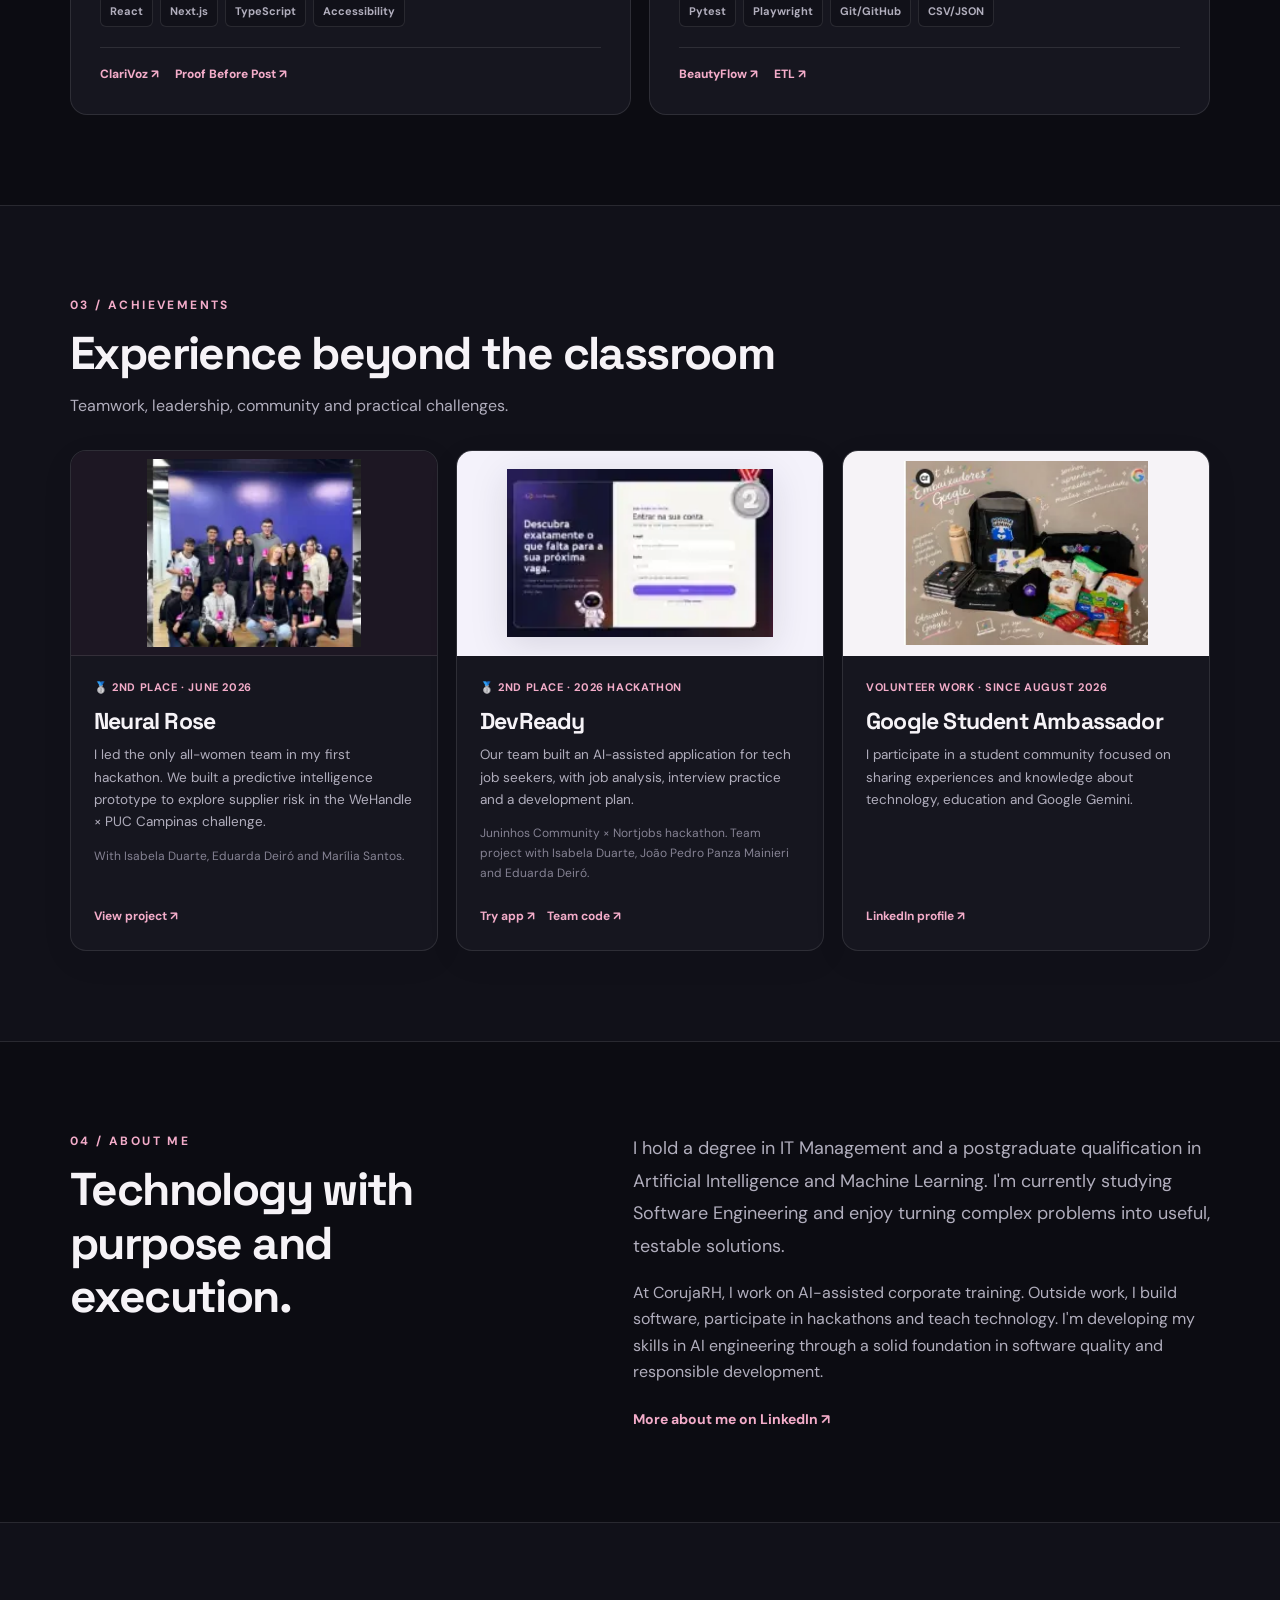
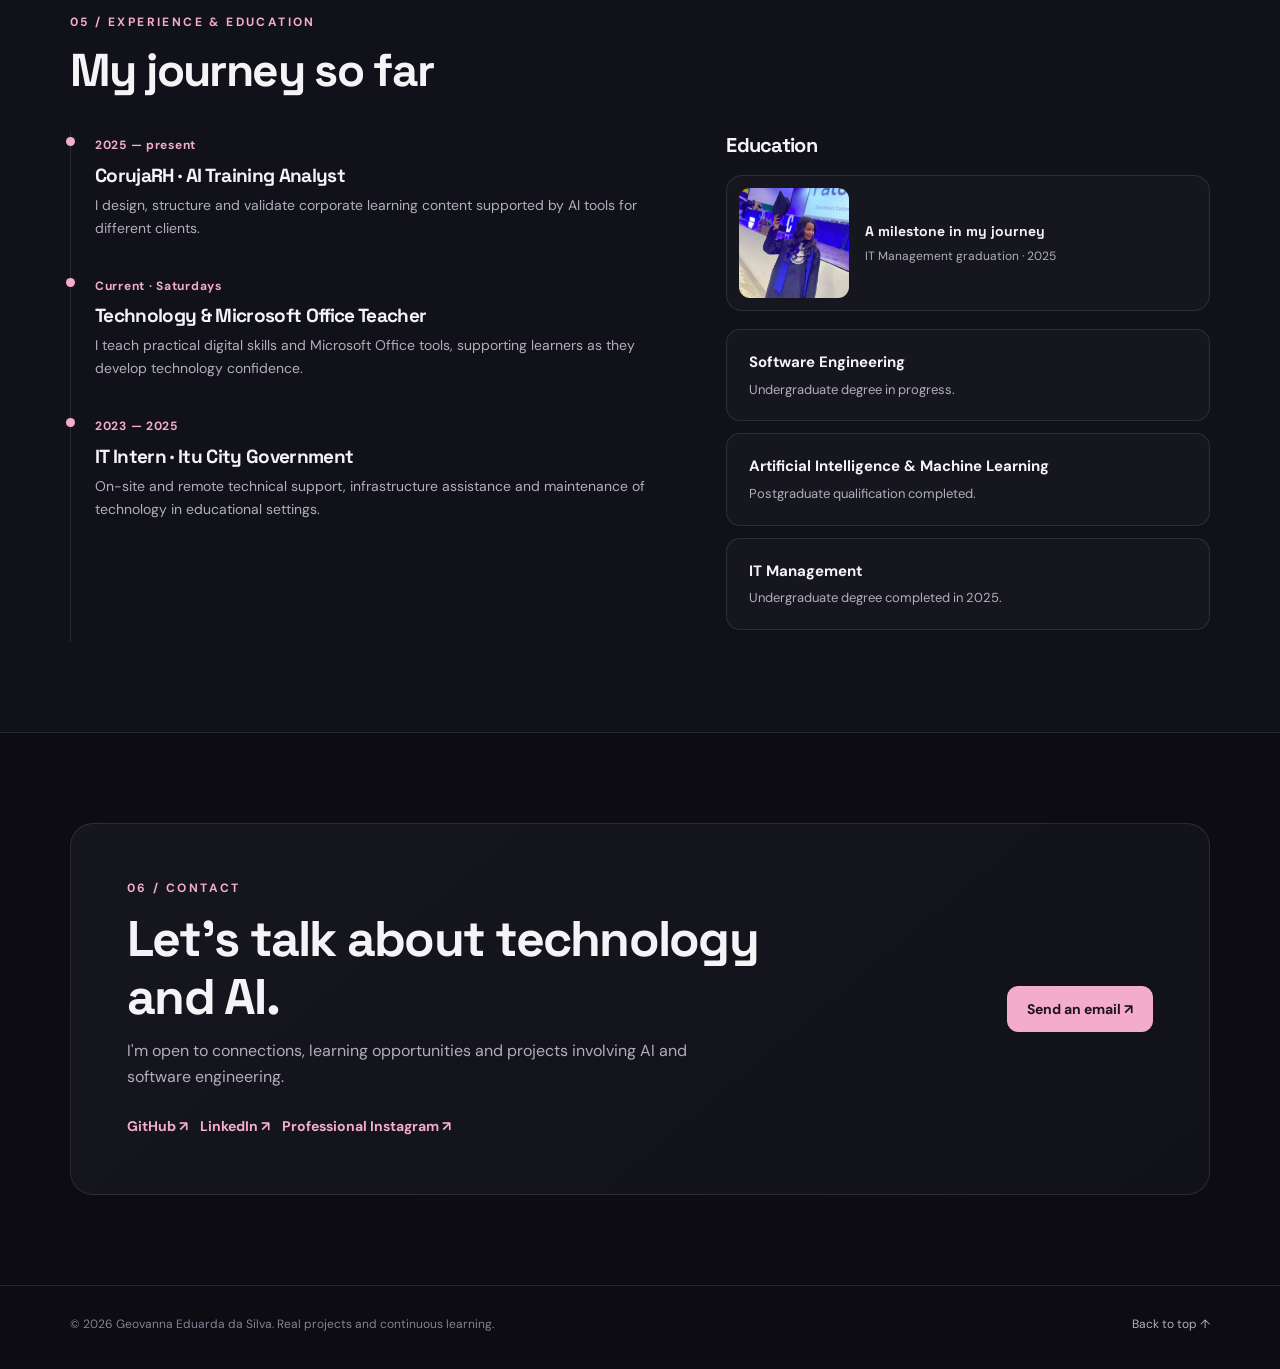
==== commit b5a8b4b2: "Remove bloco de tipografia gigante GEOVANNA em PT e EN" ====
--- a/en/index.html
+++ b/en/index.html
@@ -27,7 +27,7 @@
 <link rel="preconnect" href="https://fonts.googleapis.com"><link rel="preconnect" href="https://fonts.gstatic.com" crossorigin>
 <link href="https://fonts.googleapis.com/css2?family=DM+Sans:wght@400;500;600;700&family=Space+Grotesk:wght@400;500;600;700&display=swap" rel="stylesheet">
 <link rel="stylesheet" href="../css/portfolio.css">
-<link rel="stylesheet" href="../css/motion.css?v=20261118b">
+<link rel="stylesheet" href="../css/motion.css?v=20261118c">
 <title>Geovanna Eduarda da Silva | AI & Software Engineering</title>
 </head>
 <body>
@@ -62,20 +62,6 @@
 <div class="photo-wrap"><div class="photo-frame"><img src="../assets/img/geovanna-perfil.webp" alt="Professional portrait of Geovanna Eduarda da Silva" width="900" height="1260" fetchpriority="high" decoding="async"></div></div>
 </div></section>
 
-<section class="motion-identity" id="animacao" aria-label="Geovanna's visual signature">
-  <div class="container motion-identity-inner">
-    <div class="motion-identity-top">
-      <span>ONE IDENTITY. ENDLESS POSSIBILITIES.</span>
-      <span>PORTFOLIO / 2026 <span aria-hidden="true">↗</span></span>
-    </div>
-    <div class="motion-identity-name" aria-label="Geovanna"><span aria-hidden="true">GEOVANNA</span></div>
-    <div class="motion-identity-scan" aria-hidden="true"><span></span></div>
-    <div class="motion-identity-bottom">
-      <span>TECHNOLOGY WITH A PERSONAL TOUCH.</span>
-      <span>AI • CODE • CREATIVITY</span>
-    </div>
-  </div>
-</section>
 <div class="motion-band" role="region" aria-label="Geovanna and areas of expertise">
   <span class="sr-only">Geovanna, Python, artificial intelligence, software engineering and real-world projects</span>
   <div class="motion-band-track" aria-hidden="true"><div class="motion-band-group"><span class="motion-band-item">GEOVANNA</span><span class="motion-band-item">PYTHON</span><span class="motion-band-item">ARTIFICIAL INTELLIGENCE</span><span class="motion-band-item">SOFTWARE ENGINEERING</span><span class="motion-band-item">REAL-WORLD PROJECTS</span></div><div class="motion-band-group"><span class="motion-band-item">GEOVANNA</span><span class="motion-band-item">PYTHON</span><span class="motion-band-item">ARTIFICIAL INTELLIGENCE</span><span class="motion-band-item">SOFTWARE ENGINEERING</span><span class="motion-band-item">REAL-WORLD PROJECTS</span></div></div>
--- a/css/motion.css
+++ b/css/motion.css
@@ -171,85 +171,5 @@
   letter-spacing:.16em;text-transform:uppercase;
 }
 .hero-live-dot{width:7px;height:7px;flex:none;border-radius:50%;background:var(--accent);box-shadow:0 0 0 4px rgba(243,172,201,.13)}
-.motion-identity{
-  position:relative;isolation:isolate;overflow:hidden;
-  border-top:1px solid var(--line);border-bottom:1px solid var(--line);
-  background:linear-gradient(155deg,var(--bg2),var(--bg) 72%);
-}
-.motion-identity::before{
-  content:"";position:absolute;inset:0;z-index:0;pointer-events:none;
-  background:radial-gradient(ellipse at 51% 46%,var(--motion-halo),transparent 67%);
-  opacity:.45;
-}
-.motion-identity-inner{position:relative;z-index:1;padding-top:34px;padding-bottom:33px}
-.motion-identity-top,.motion-identity-bottom{
-  display:flex;justify-content:space-between;align-items:center;gap:18px;
-  font:700 10px/1.5 "Space Grotesk",sans-serif;letter-spacing:.16em;
-  text-transform:uppercase;color:var(--muted);
-}
-.motion-identity-top>span:last-child{color:var(--accent)}
-.motion-identity-name{
-  position:relative;display:flex;justify-content:center;align-items:center;
-  padding:28px 0 22px;overflow:hidden;
-}
-.motion-identity-name>span{
-  display:block;position:relative;
-  font:800 clamp(54px,15.6vw,224px)/.92 "Space Grotesk",sans-serif;
-  letter-spacing:-.095em;white-space:nowrap;
-  color:var(--accent);
-  background:linear-gradient(115deg,var(--accent-strong),var(--accent) 38%,#c67ba5 65%,var(--accent-strong));
-  background-size:230% 100%;-webkit-background-clip:text;background-clip:text;
-  -webkit-text-fill-color:transparent;
-  filter:drop-shadow(0 10px 45px rgba(214,99,162,.14));
-}
-.motion-identity-name::before{
-  content:"GEOVANNA";position:absolute;left:50%;top:50%;
-  transform:translate(-49.5%,-40%);white-space:nowrap;
-  font:800 clamp(54px,15.6vw,224px)/.92 "Space Grotesk",sans-serif;
-  letter-spacing:-.095em;color:transparent;
-  -webkit-text-stroke:1px rgba(243,172,201,.17);opacity:.65;
-  pointer-events:none;
-}
-.motion-identity-scan{position:relative;height:1px;background:var(--line);overflow:hidden}
-.motion-identity-scan>span{
-  display:block;position:absolute;left:0;top:0;width:28%;height:100%;
-  background:linear-gradient(90deg,transparent,var(--accent),transparent);
-}
-.motion-identity-bottom{padding-top:23px}
-.motion-identity-bottom>span:first-child{color:var(--text)}
-@media(prefers-reduced-motion:no-preference){
-  .hero-live-dot{animation:motionLive 2.4s ease-in-out infinite}
-  .motion-identity-name>span{animation:motionNameReveal 1.25s cubic-bezier(.2,.78,.2,1) both,motionNameColor 8s ease-in-out 1.25s infinite}
-  .motion-identity-name::before{animation:motionNameOutline 7s ease-in-out infinite}
-  .motion-identity-scan>span{animation:motionScan 5s linear infinite}
-}
-@keyframes motionNameReveal{
-  from{opacity:0;transform:translateY(35px) scale(.96);filter:blur(6px)}
-  to{opacity:1;transform:translateY(0) scale(1);filter:blur(0)}
-}
-@keyframes motionNameColor{
-  0%,100%{background-position:0% 50%}
-  50%{background-position:100% 50%}
-}
-@keyframes motionNameOutline{
-  0%,100%{transform:translate(-49.5%,-40%);opacity:.5}
-  50%{transform:translate(-50.3%,-45%);opacity:.85}
-}
-@keyframes motionScan{
-  from{transform:translateX(-110%)}
-  to{transform:translateX(450%)}
-}
-@keyframes motionLive{
-  0%,100%{box-shadow:0 0 0 4px rgba(243,172,201,.13)}
-  50%{box-shadow:0 0 0 8px rgba(243,172,201,0)}
-}
-@media(max-width:700px){
-  .motion-identity-inner{padding-top:23px;padding-bottom:24px}
-  .motion-identity-top,.motion-identity-bottom{font-size:8px;letter-spacing:.09em}
-  .motion-identity-name{padding:27px 0}
-  .motion-identity-name>span,.motion-identity-name::before{font-size:clamp(45px,14.6vw,105px)}
-  .hero-live-label{font-size:9px;letter-spacing:.1em}
-}
-@media(max-width:390px){
-  .motion-identity-top,.motion-identity-bottom{flex-wrap:wrap;row-gap:6px}
-}
+@media(prefers-reduced-motion:no-preference){.hero-live-dot{animation:motionLive 2.4s ease-in-out infinite}}
+@keyframes motionLive{0%,100%{box-shadow:0 0 0 4px rgba(243,172,201,.13)}50%{box-shadow:0 0 0 8px rgba(243,172,201,0)}}
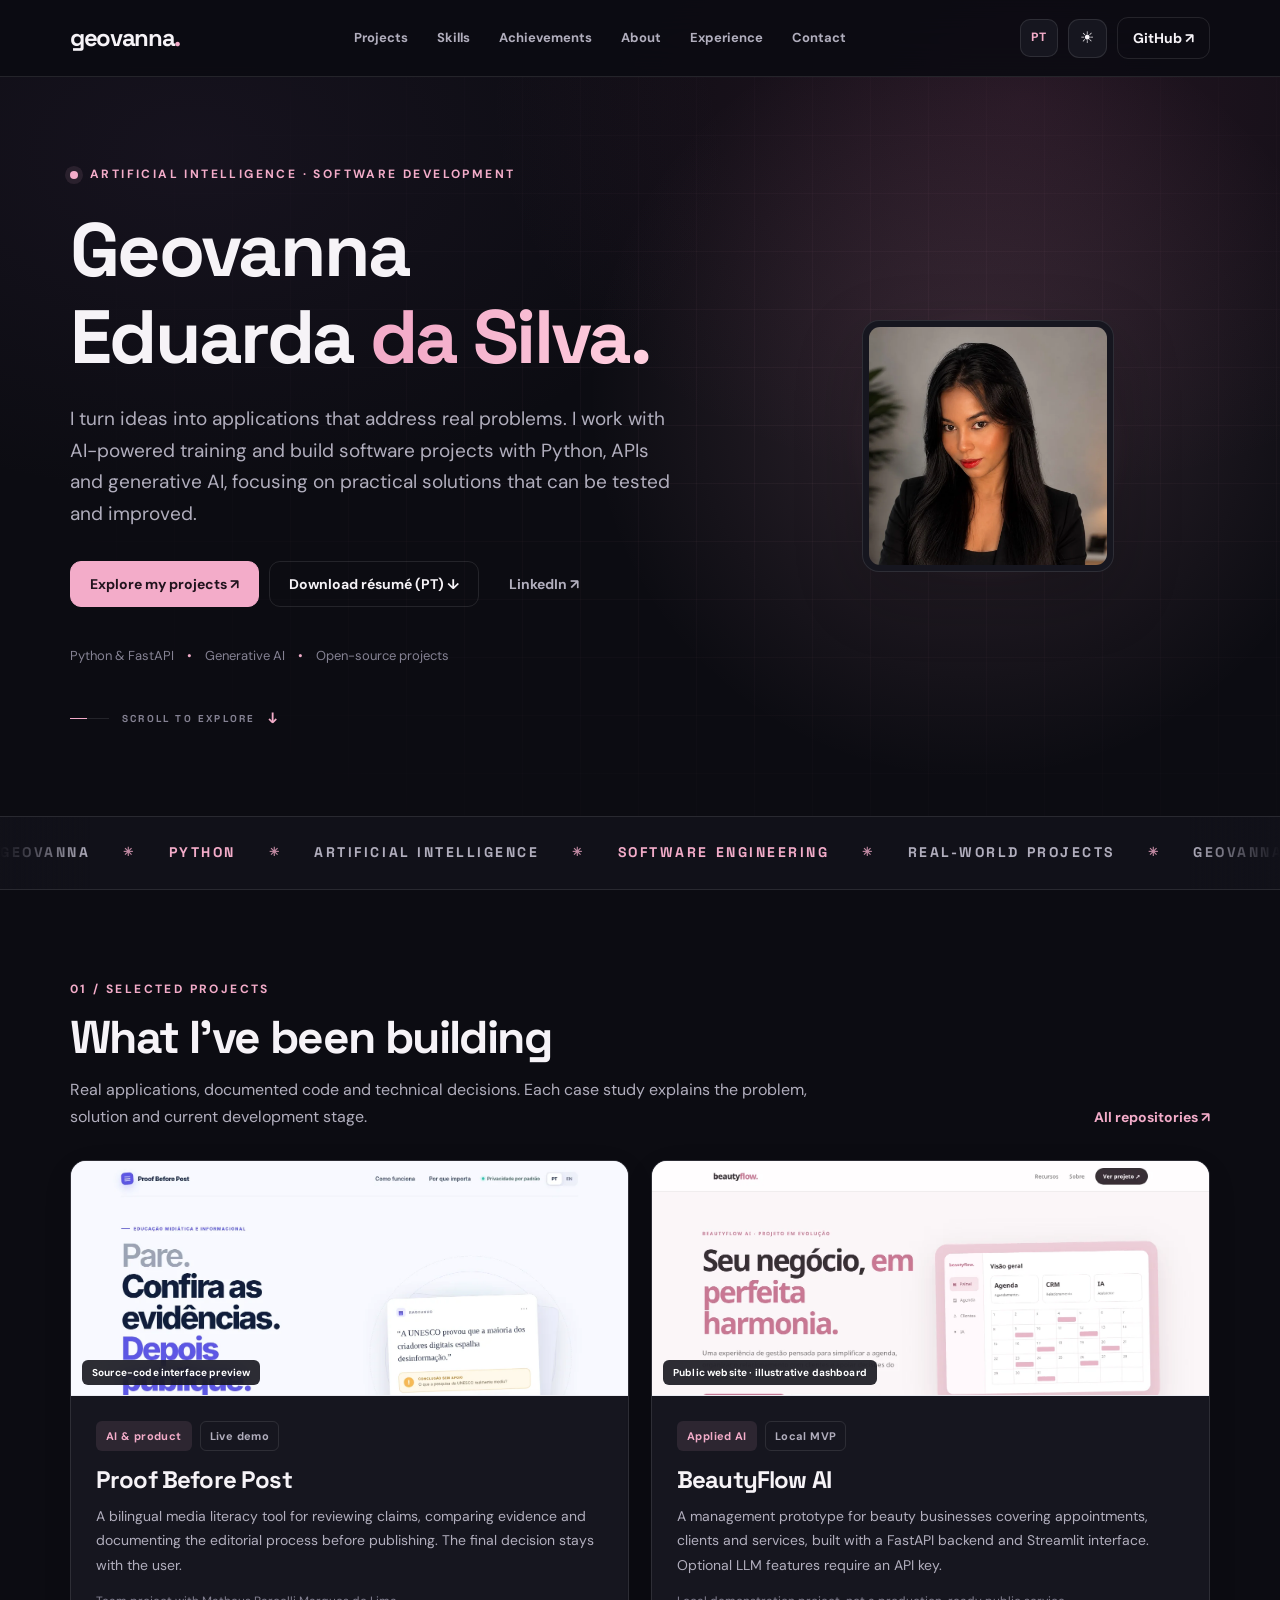
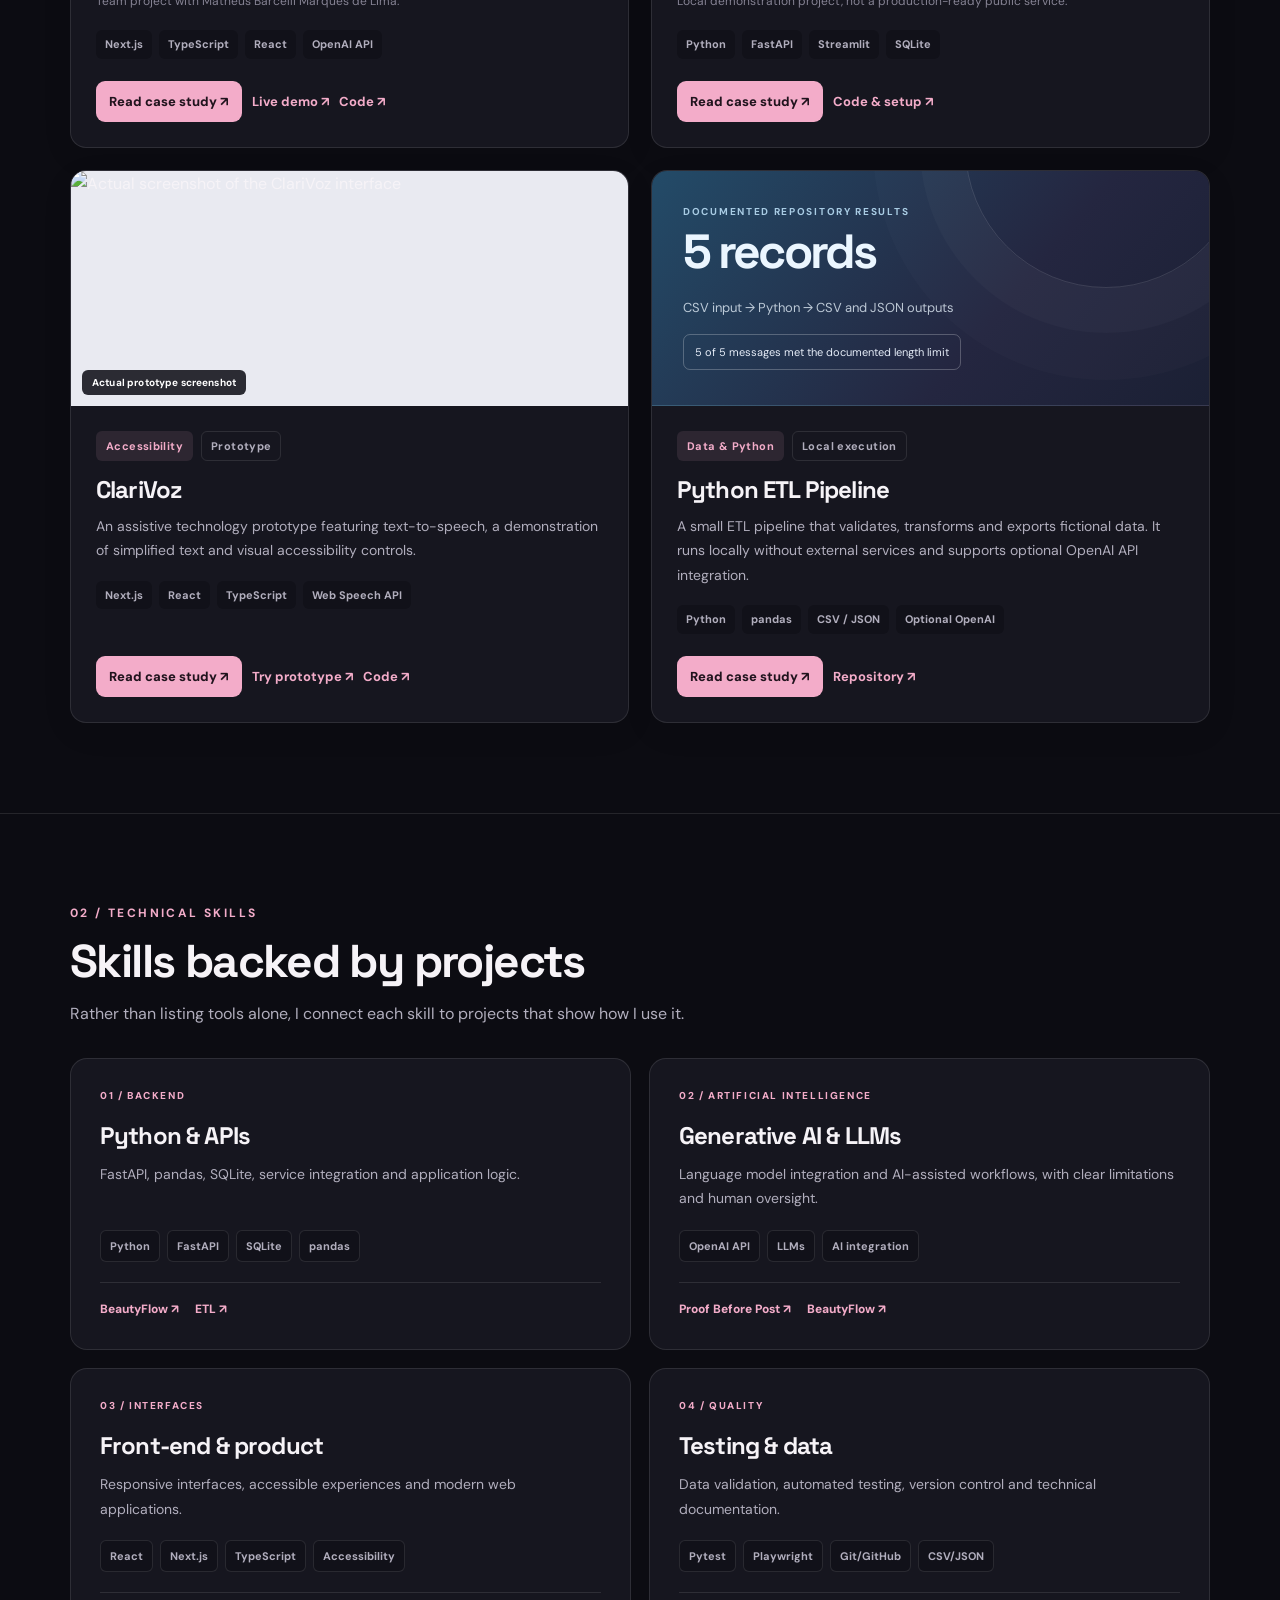
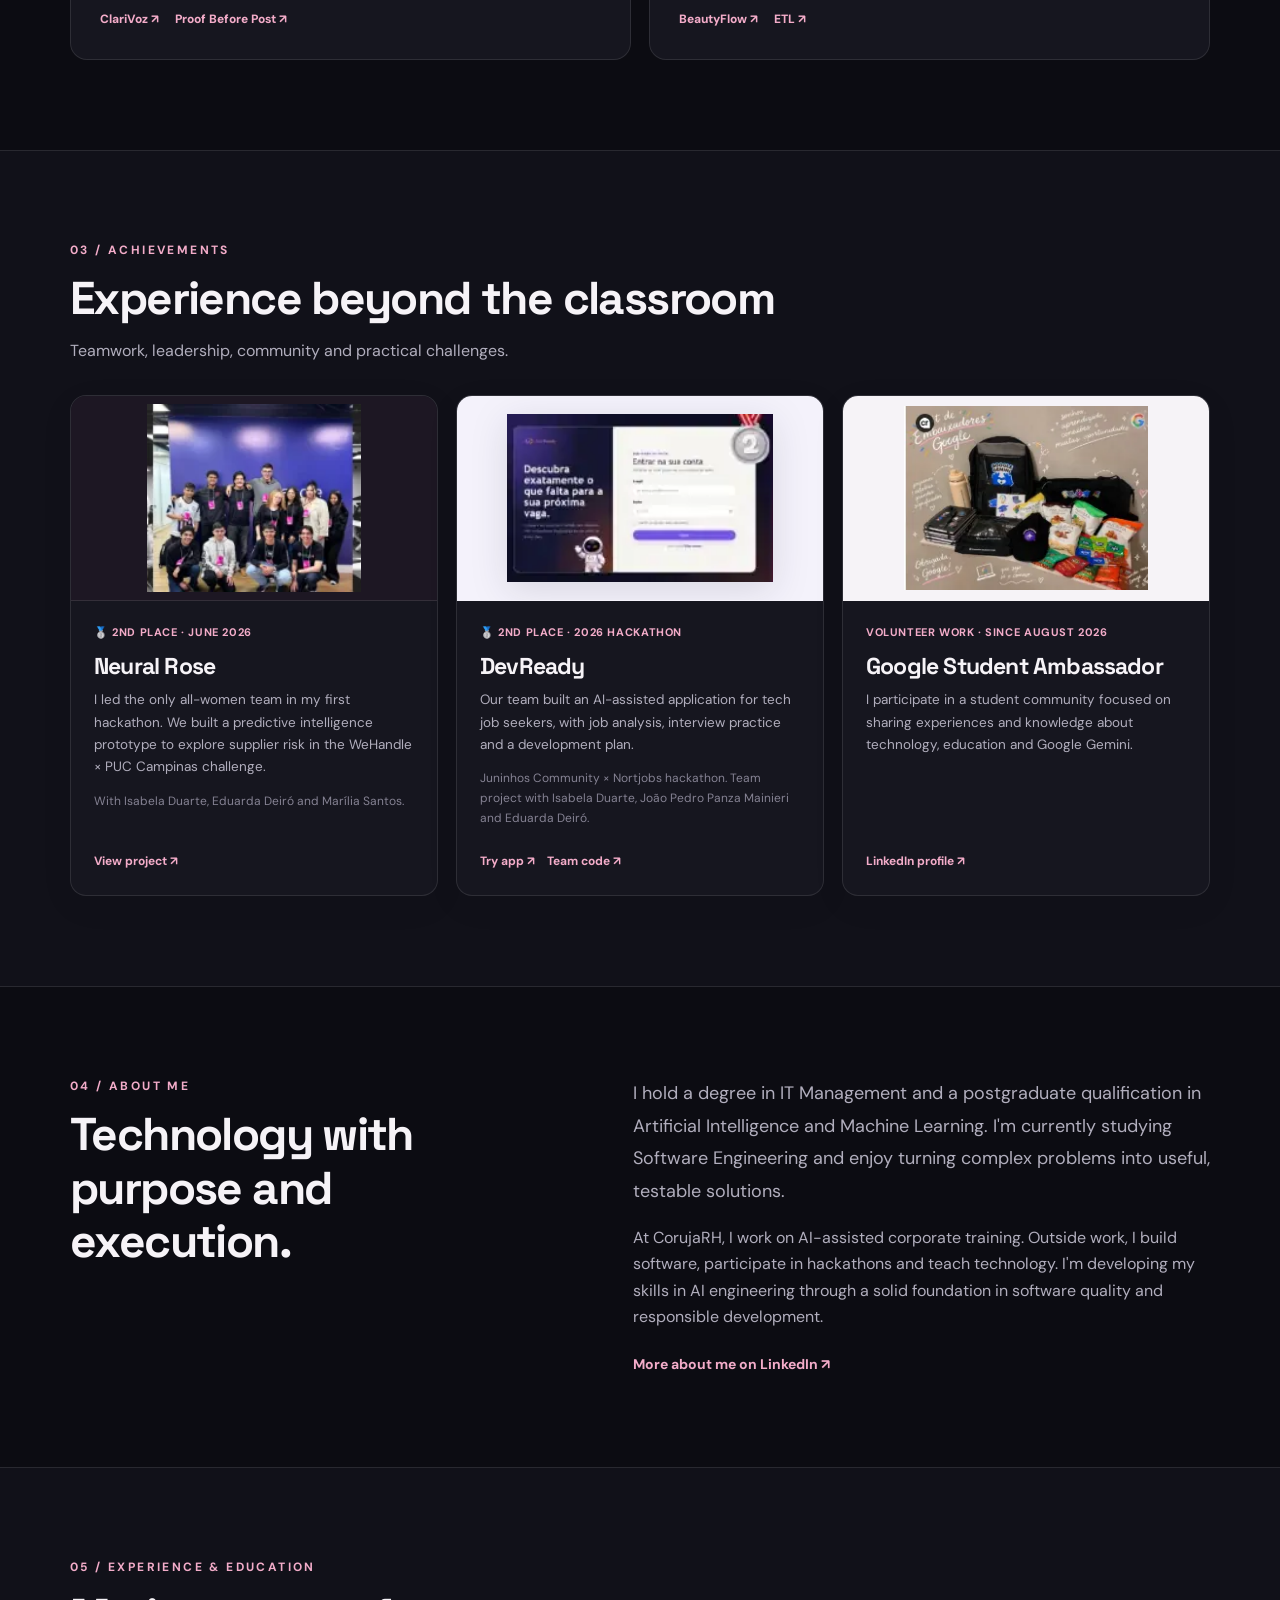
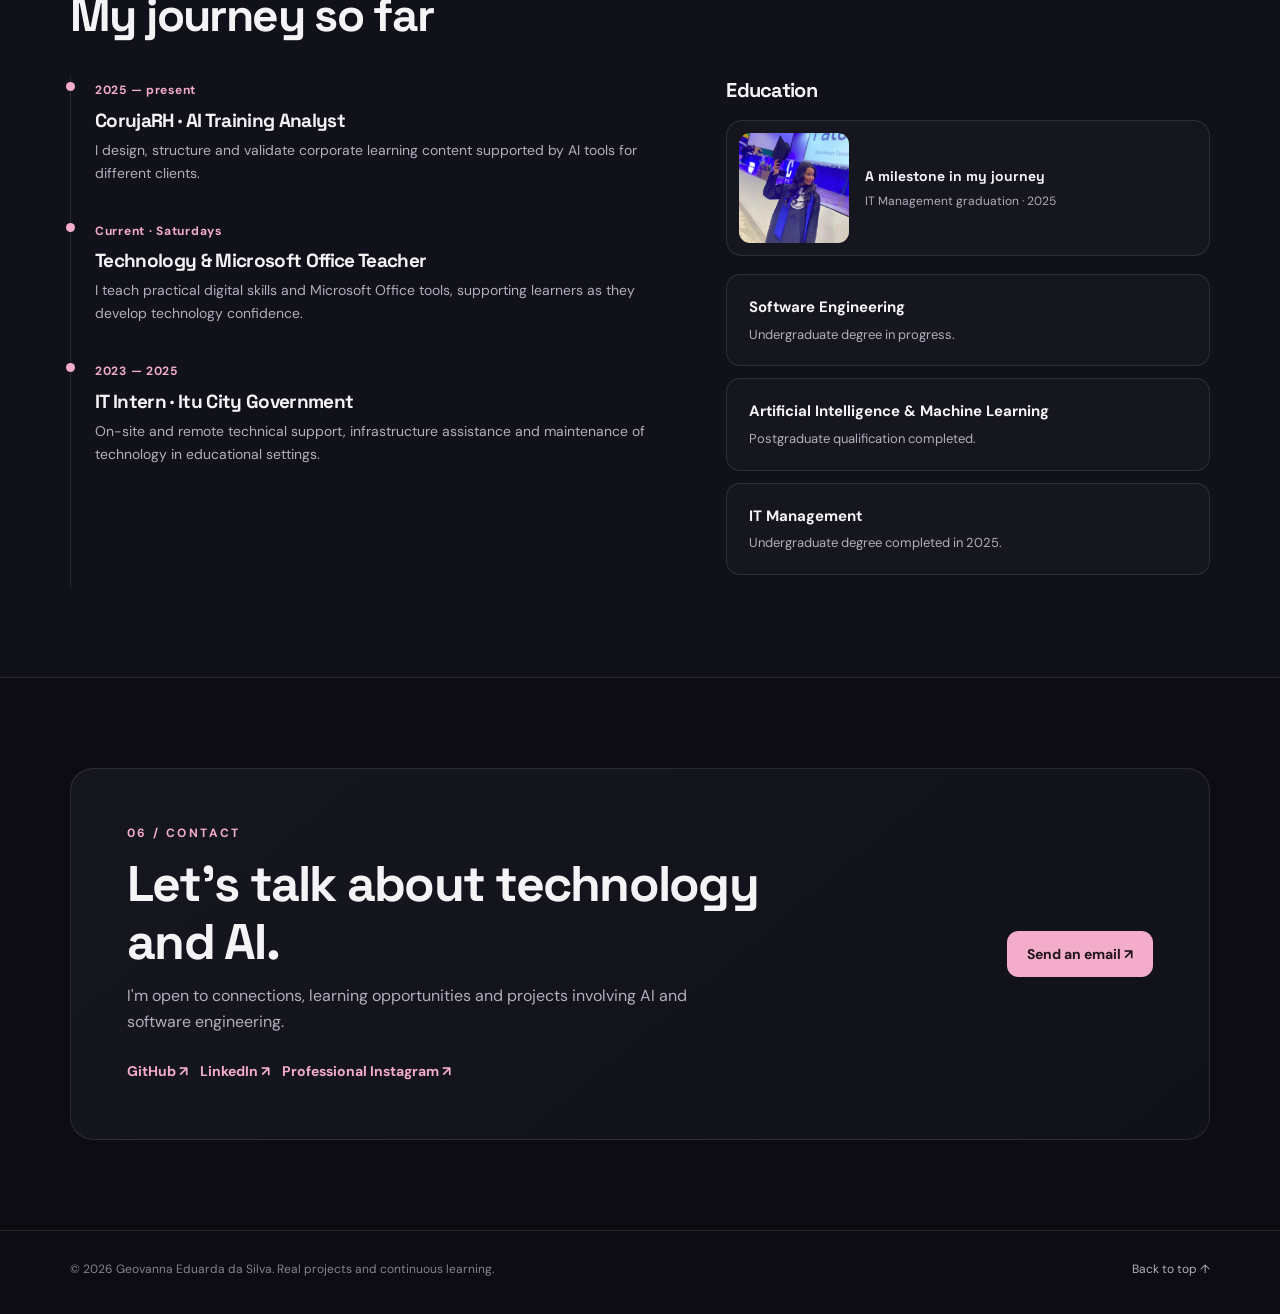
==== commit e1dd39bb: "Remove selo Portfolio Interativo 2026 em PT e EN" ====
--- a/en/index.html
+++ b/en/index.html
@@ -27,7 +27,7 @@
 <link rel="preconnect" href="https://fonts.googleapis.com"><link rel="preconnect" href="https://fonts.gstatic.com" crossorigin>
 <link href="https://fonts.googleapis.com/css2?family=DM+Sans:wght@400;500;600;700&family=Space+Grotesk:wght@400;500;600;700&display=swap" rel="stylesheet">
 <link rel="stylesheet" href="../css/portfolio.css">
-<link rel="stylesheet" href="../css/motion.css?v=20261118c">
+<link rel="stylesheet" href="../css/motion.css?v=20261118d">
 <title>Geovanna Eduarda da Silva | AI & Software Engineering</title>
 </head>
 <body>
@@ -47,7 +47,6 @@
 <main id="main">
 <section class="hero" id="home" aria-labelledby="hero-title"><div class="container hero-grid">
 <div>
-<div class="hero-live-label"><span class="hero-live-dot" aria-hidden="true"></span> INTERACTIVE PORTFOLIO / 2026</div>
 <p class="eyebrow">Artificial Intelligence · Software Development</p>
 <h1 id="hero-title">Geovanna Eduarda <span>da Silva.</span></h1>
 <p class="intro">I turn ideas into applications that address real problems. I work with AI-powered training and build software projects with Python, APIs and generative AI, focusing on practical solutions that can be tested and improved.</p>
--- a/css/motion.css
+++ b/css/motion.css
@@ -162,14 +162,3 @@
   .hero h1 span{-webkit-text-fill-color:var(--accent);background:none}
   html.motion-ready .reveal-on-scroll{opacity:1;translate:none}
 }
-/* Signature moment: unmistakably Geovanna, without copying another site's identity. */
-.hero-live-label{
-  display:inline-flex;align-items:center;gap:9px;
-  margin-bottom:23px;padding:8px 13px;border-radius:100px;
-  border:1px solid rgba(243,172,201,.35);background:rgba(243,172,201,.085);
-  color:var(--accent);font:700 10px/1.4 "Space Grotesk",sans-serif;
-  letter-spacing:.16em;text-transform:uppercase;
-}
-.hero-live-dot{width:7px;height:7px;flex:none;border-radius:50%;background:var(--accent);box-shadow:0 0 0 4px rgba(243,172,201,.13)}
-@media(prefers-reduced-motion:no-preference){.hero-live-dot{animation:motionLive 2.4s ease-in-out infinite}}
-@keyframes motionLive{0%,100%{box-shadow:0 0 0 4px rgba(243,172,201,.13)}50%{box-shadow:0 0 0 8px rgba(243,172,201,0)}}
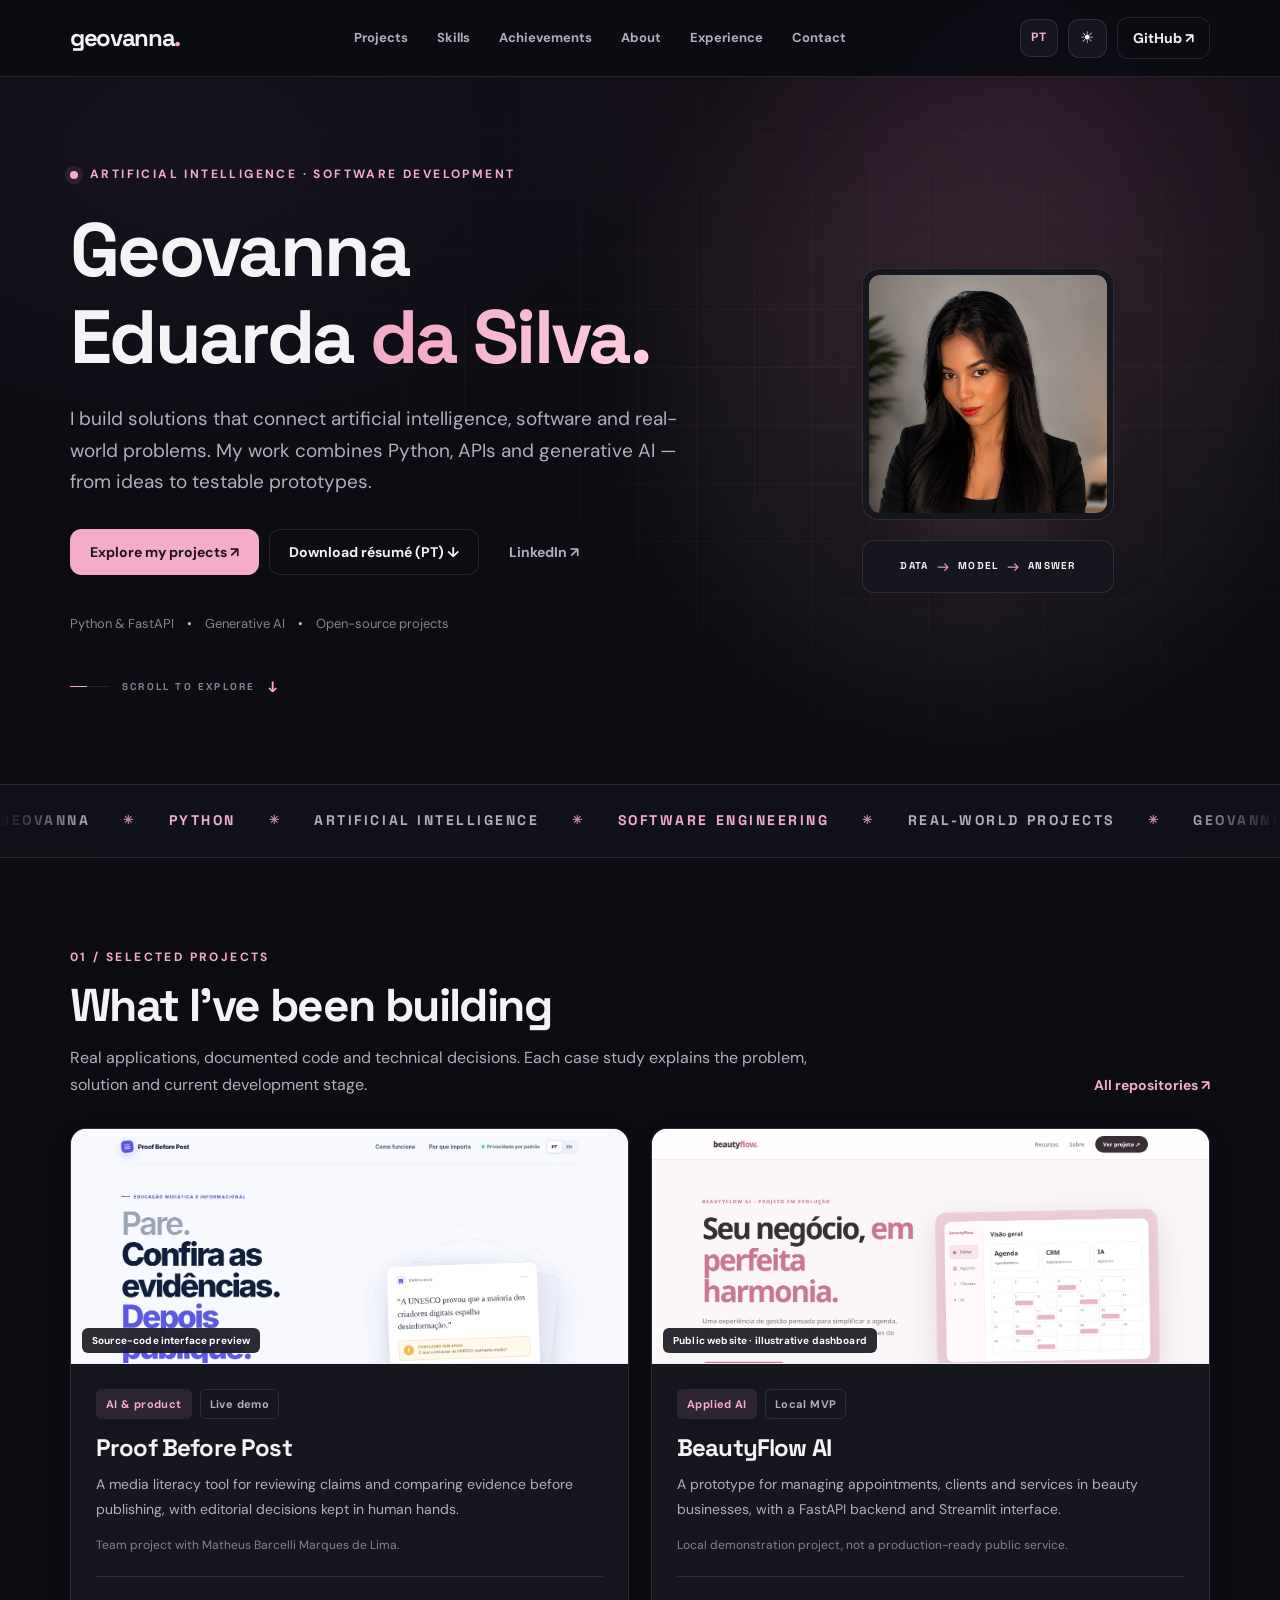
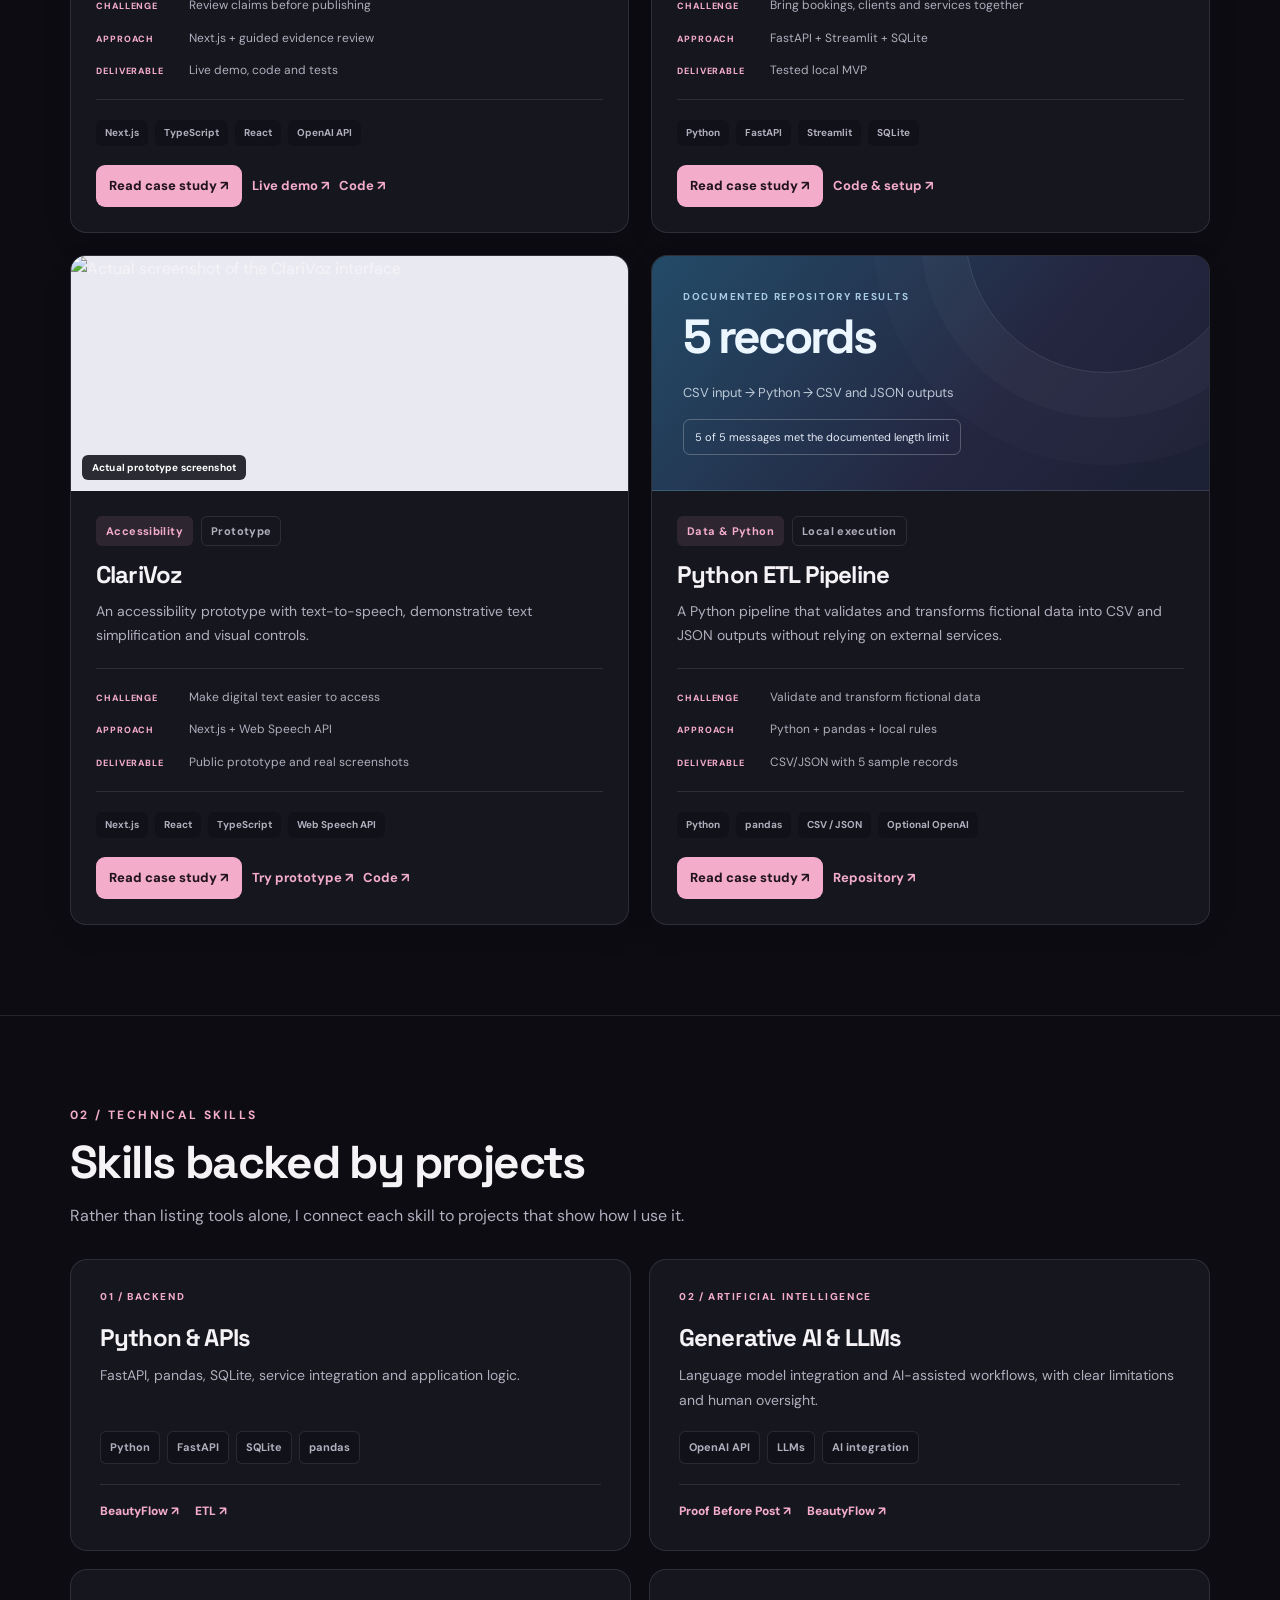
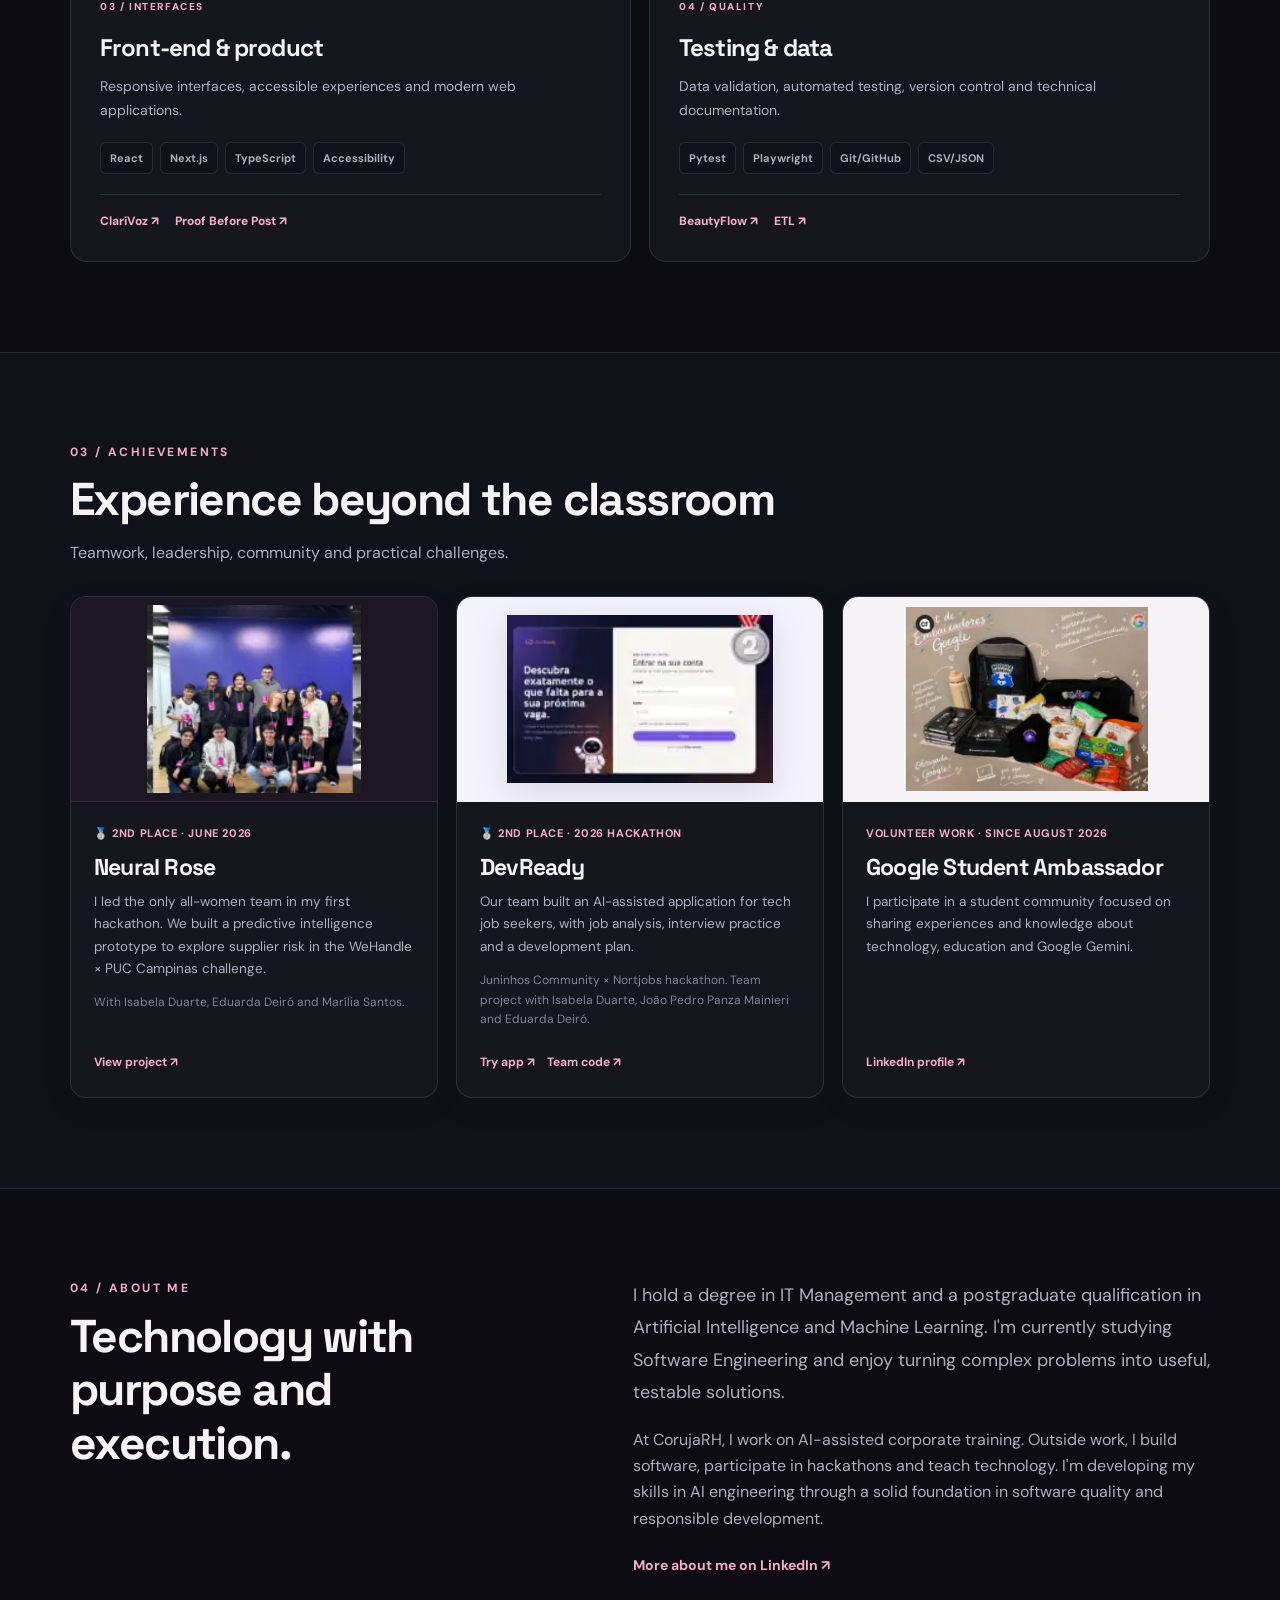
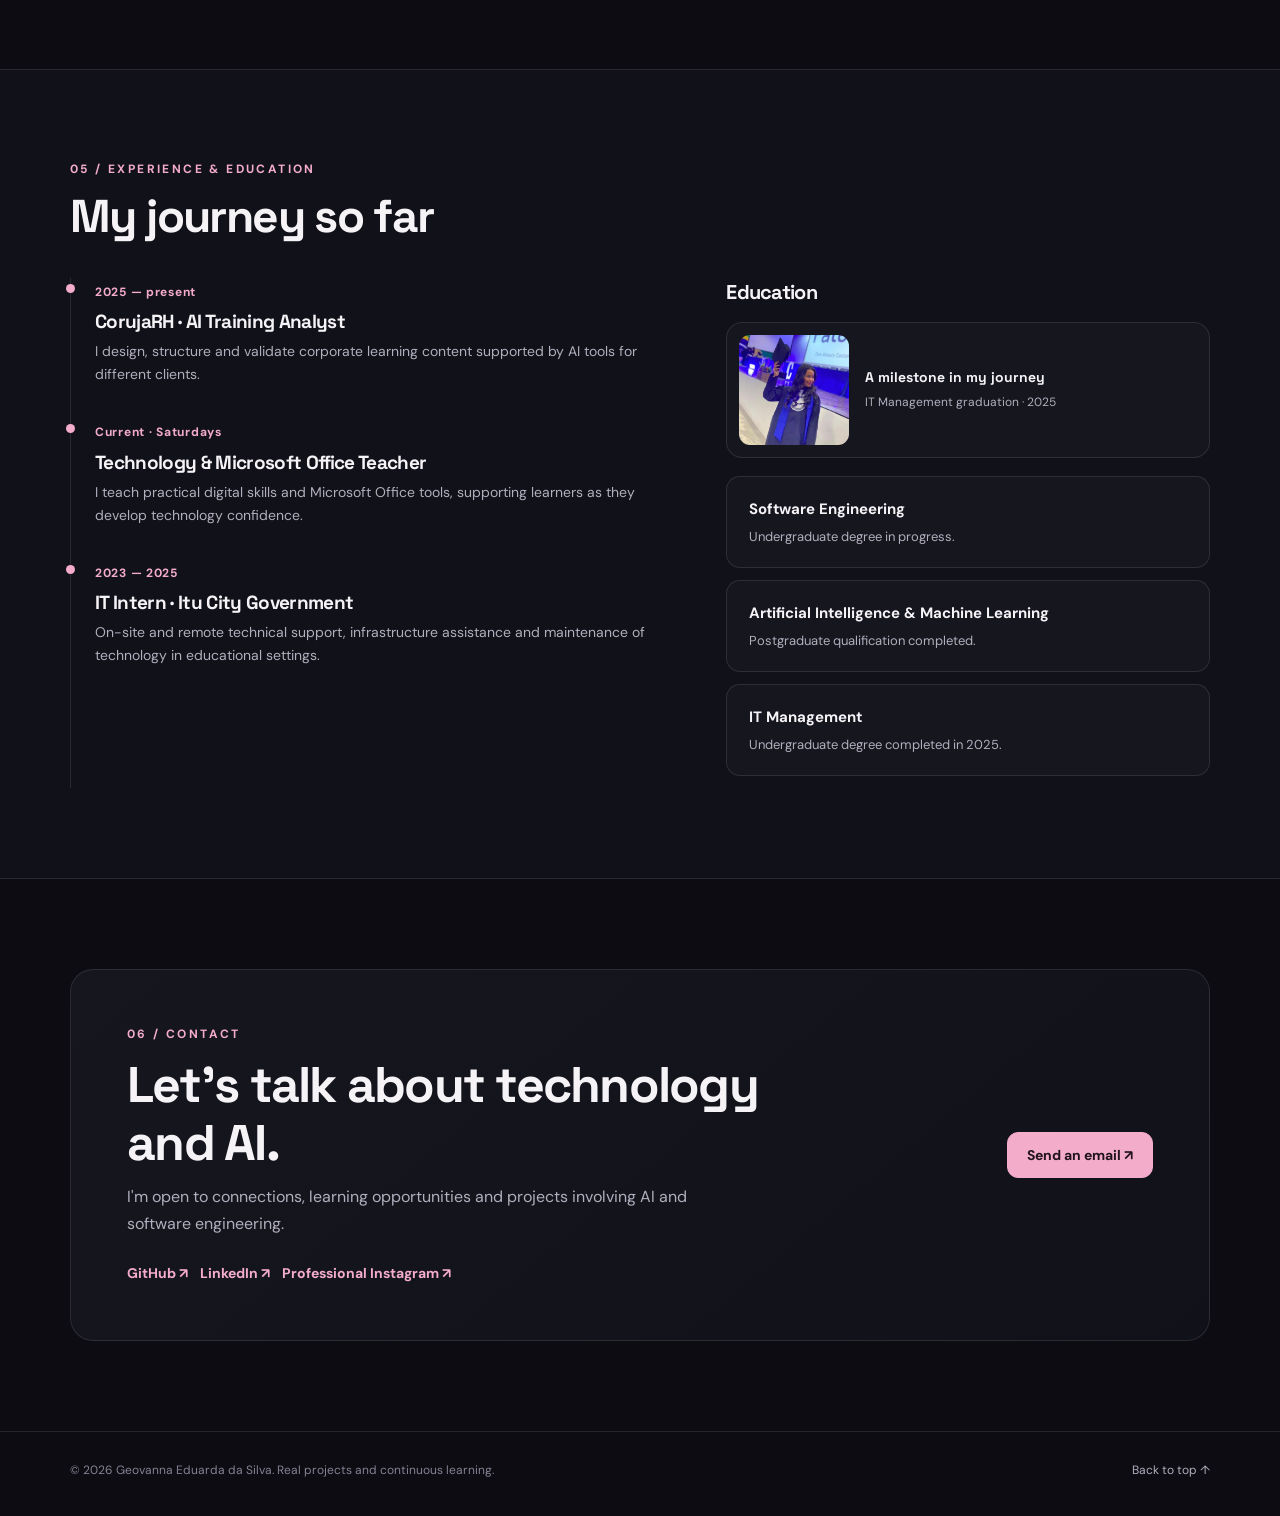
==== commit c52fa418: "Refina apresentacao, fluxo IA discreto e evidencias tecnicas nos projetos PT EN" ====
--- a/en/index.html
+++ b/en/index.html
@@ -26,7 +26,7 @@
 <link rel="apple-touch-icon" href="../apple-touch-icon.png" sizes="180x180">
 <link rel="preconnect" href="https://fonts.googleapis.com"><link rel="preconnect" href="https://fonts.gstatic.com" crossorigin>
 <link href="https://fonts.googleapis.com/css2?family=DM+Sans:wght@400;500;600;700&family=Space+Grotesk:wght@400;500;600;700&display=swap" rel="stylesheet">
-<link rel="stylesheet" href="../css/portfolio.css">
+<link rel="stylesheet" href="../css/portfolio.css?v=20261118e">
 <link rel="stylesheet" href="../css/motion.css?v=20261118d">
 <title>Geovanna Eduarda da Silva | AI & Software Engineering</title>
 </head>
@@ -49,7 +49,7 @@
 <div>
 <p class="eyebrow">Artificial Intelligence · Software Development</p>
 <h1 id="hero-title">Geovanna Eduarda <span>da Silva.</span></h1>
-<p class="intro">I turn ideas into applications that address real problems. I work with AI-powered training and build software projects with Python, APIs and generative AI, focusing on practical solutions that can be tested and improved.</p>
+<p class="intro">I build solutions that connect artificial intelligence, software and real-world problems. My work combines Python, APIs and generative AI — from ideas to testable prototypes.</p>
 <div class="hero-buttons">
 <a class="btn btn-primary" href="#projects">Explore my projects ↗</a>
 <a class="btn" href="../assets/docs/CV-Geovanna-Silva.pdf" download="CV-Geovanna-Eduarda-da-Silva.pdf" aria-label="Download resume in PDF (Portuguese)">Download résumé (PT) ↓</a>
@@ -58,7 +58,13 @@
 <div class="hero-note"><span>Python &amp; FastAPI</span><span>Generative AI</span><span>Open-source projects</span></div>
 <div class="hero-scroll" aria-hidden="true"><span class="hero-scroll-line"></span><span>SCROLL TO EXPLORE</span><span class="hero-scroll-arrow">↓</span></div>
 </div>
-<div class="photo-wrap"><div class="photo-frame"><img src="../assets/img/geovanna-perfil.webp" alt="Professional portrait of Geovanna Eduarda da Silva" width="900" height="1260" fetchpriority="high" decoding="async"></div></div>
+<div class="photo-wrap"><div class="photo-frame"><img src="../assets/img/geovanna-perfil.webp" alt="Professional portrait of Geovanna Eduarda da Silva" width="900" height="1260" fetchpriority="high" decoding="async"></div>
+<div class="hero-flow" role="img" aria-label="Illustrative AI workflow: data, model and answer">
+   <span class="hero-flow-step">DATA</span><span class="hero-flow-arrow" aria-hidden="true">→</span>
+   <span class="hero-flow-step">MODEL</span><span class="hero-flow-arrow" aria-hidden="true">→</span>
+   <span class="hero-flow-step">ANSWER</span>
+ </div>
+</div>
 </div></section>
 
 <div class="motion-band" role="region" aria-label="Geovanna and areas of expertise">
@@ -72,27 +78,47 @@
 <article class="project">
 <a class="project-media project-screenshot" href="./projetos/proof-before-post.html" aria-label="View Proof Before Post case study in Portuguese"><img src="../assets/img/proof-interface-from-source.webp" alt="Faithful preview of the Proof Before Post interface recreated from source code" width="1440" height="840" loading="lazy" decoding="async"><span class="project-media-label">Source-code interface preview</span></a>
 <div class="project-body"><div class="project-meta"><span class="tag-feature">AI &amp; product</span><span>Live demo</span></div><h3>Proof Before Post</h3>
-<p>A bilingual media literacy tool for reviewing claims, comparing evidence and documenting the editorial process before publishing. The final decision stays with the user.</p>
+<p>A media literacy tool for reviewing claims and comparing evidence before publishing, with editorial decisions kept in human hands.</p>
 <p class="project-footnote">Team project with Matheus Barcelli Marques de Lima.</p>
+<dl class="project-proof" aria-label="Technical project summary">
+<div class="project-proof-row"><dt>CHALLENGE</dt><dd>Review claims before publishing</dd></div>
+<div class="project-proof-row"><dt>APPROACH</dt><dd>Next.js + guided evidence review</dd></div>
+<div class="project-proof-row"><dt>DELIVERABLE</dt><dd>Live demo, code and tests</dd></div>
+</dl>
 <div class="stack-tags"><span>Next.js</span><span>TypeScript</span><span>React</span><span>OpenAI API</span></div>
 <div class="project-links"><a class="project-case-link" href="./projetos/proof-before-post.html">Read case study ↗</a><a href="https://proof-before-post.vercel.app/" target="_blank" rel="noopener noreferrer">Live demo ↗</a><a href="https://github.com/geovannasilva15/proof-before-post" target="_blank" rel="noopener noreferrer">Code ↗</a></div></div></article>
 <article class="project">
 <a class="project-media project-screenshot" href="./projetos/beautyflow-ai.html" aria-label="View BeautyFlow AI case study in Portuguese"><img src="../assets/img/beautyflow-site-captura.webp" alt="Screenshot of the BeautyFlow AI public presentation website with an illustrative dashboard" width="1440" height="860" loading="lazy" decoding="async"><span class="project-media-label">Public website · illustrative dashboard</span></a>
 <div class="project-body"><div class="project-meta"><span class="tag-feature">Applied AI</span><span>Local MVP</span></div><h3>BeautyFlow AI</h3>
-<p>A management prototype for beauty businesses covering appointments, clients and services, built with a FastAPI backend and Streamlit interface. Optional LLM features require an API key.</p>
+<p>A prototype for managing appointments, clients and services in beauty businesses, with a FastAPI backend and Streamlit interface.</p>
 <p class="project-footnote">Local demonstration project, not a production-ready public service.</p>
+<dl class="project-proof" aria-label="Technical project summary">
+<div class="project-proof-row"><dt>CHALLENGE</dt><dd>Bring bookings, clients and services together</dd></div>
+<div class="project-proof-row"><dt>APPROACH</dt><dd>FastAPI + Streamlit + SQLite</dd></div>
+<div class="project-proof-row"><dt>DELIVERABLE</dt><dd>Tested local MVP</dd></div>
+</dl>
 <div class="stack-tags"><span>Python</span><span>FastAPI</span><span>Streamlit</span><span>SQLite</span></div>
 <div class="project-links"><a class="project-case-link" href="./projetos/beautyflow-ai.html">Read case study ↗</a><a href="https://github.com/geovannasilva15/beautyflow-ai" target="_blank" rel="noopener noreferrer">Code &amp; setup ↗</a></div></div></article>
 <article class="project">
 <a class="project-media project-screenshot" href="./projetos/clarivoz.html" aria-label="View ClariVoz case study in Portuguese"><img src="https://raw.githubusercontent.com/geovannasilva15/clarivoz/main/docs/screenshots/inicio.png" alt="Actual screenshot of the ClariVoz interface" width="512" height="324" loading="lazy" decoding="async"><span class="project-media-label">Actual prototype screenshot</span></a>
 <div class="project-body"><div class="project-meta"><span class="tag-feature">Accessibility</span><span>Prototype</span></div><h3>ClariVoz</h3>
-<p>An assistive technology prototype featuring text-to-speech, a demonstration of simplified text and visual accessibility controls.</p>
+<p>An accessibility prototype with text-to-speech, demonstrative text simplification and visual controls.</p>
+<dl class="project-proof" aria-label="Technical project summary">
+<div class="project-proof-row"><dt>CHALLENGE</dt><dd>Make digital text easier to access</dd></div>
+<div class="project-proof-row"><dt>APPROACH</dt><dd>Next.js + Web Speech API</dd></div>
+<div class="project-proof-row"><dt>DELIVERABLE</dt><dd>Public prototype and real screenshots</dd></div>
+</dl>
 <div class="stack-tags"><span>Next.js</span><span>React</span><span>TypeScript</span><span>Web Speech API</span></div>
 <div class="project-links"><a class="project-case-link" href="./projetos/clarivoz.html">Read case study ↗</a><a href="https://geovannasilva15.github.io/clarivoz/" target="_blank" rel="noopener noreferrer">Try prototype ↗</a><a href="https://github.com/geovannasilva15/clarivoz" target="_blank" rel="noopener noreferrer">Code ↗</a></div></div></article>
 <article class="project">
 <a class="project-media graphic etl-cover etl-preview" href="./projetos/pipeline-etl-python.html" aria-label="View Python ETL case study in Portuguese"><span class="etl-preview-eyebrow">DOCUMENTED REPOSITORY RESULTS</span><strong>5 records</strong><small>CSV input → Python → CSV and JSON outputs</small><span class="etl-preview-footer">5 of 5 messages met the documented length limit</span></a>
 <div class="project-body"><div class="project-meta"><span class="tag-feature">Data &amp; Python</span><span>Local execution</span></div><h3>Python ETL Pipeline</h3>
-<p>A small ETL pipeline that validates, transforms and exports fictional data. It runs locally without external services and supports optional OpenAI API integration.</p>
+<p>A Python pipeline that validates and transforms fictional data into CSV and JSON outputs without relying on external services.</p>
+<dl class="project-proof" aria-label="Technical project summary">
+<div class="project-proof-row"><dt>CHALLENGE</dt><dd>Validate and transform fictional data</dd></div>
+<div class="project-proof-row"><dt>APPROACH</dt><dd>Python + pandas + local rules</dd></div>
+<div class="project-proof-row"><dt>DELIVERABLE</dt><dd>CSV/JSON with 5 sample records</dd></div>
+</dl>
 <div class="stack-tags"><span>Python</span><span>pandas</span><span>CSV / JSON</span><span>Optional OpenAI</span></div>
 <div class="project-links"><a class="project-case-link" href="./projetos/pipeline-etl-python.html">Read case study ↗</a><a href="https://github.com/geovannasilva15/Etl-python-ia" target="_blank" rel="noopener noreferrer">Repository ↗</a></div></div></article>
 </div></div></section>
--- a/css/portfolio.css
+++ b/css/portfolio.css
@@ -328,3 +328,20 @@
 @media(max-width:700px){.site-nav{top:68px}}
 @media(max-width:620px){.skills-grid{grid-template-columns:1fr}.skill-card{padding:23px}.hero-buttons .btn{font-size:12px}}
 @media(prefers-reduced-motion:reduce){.skill-card{transition:none}}
+
+/* Case-study evidence and compact AI workflow, 2026-11-18 */
+.hero-flow{position:relative;display:flex;align-items:center;justify-content:center;gap:9px;flex-wrap:wrap;margin-top:20px;padding:13px 9px;border:1px solid var(--line);border-radius:12px;background:var(--card);font-family:"Space Grotesk",sans-serif}
+.hero-flow-step{font-size:10px;font-weight:800;letter-spacing:.12em;color:var(--text)}
+.hero-flow-arrow{color:var(--accent);font-size:15px}
+.project-proof{display:grid;gap:0;margin:0 0 20px;padding:12px 0;border-top:1px solid var(--line);border-bottom:1px solid var(--line)}
+.project-proof-row{display:grid;grid-template-columns:83px minmax(0,1fr);gap:10px;align-items:baseline;padding:7px 0}
+.project-proof-row dt{font-size:9px;font-weight:800;letter-spacing:.10em;color:var(--accent)}
+.project-proof-row dd{margin:0;color:var(--muted);font-size:12px;line-height:1.55}
+.project .project-body>.project-proof{margin-top:2px}
+.project .project-body>.project-proof+.stack-tags{margin-bottom:19px}
+.project .project-body>.project-proof+.stack-tags span{font-size:10px}
+.project-media img{transition:transform .4s ease}
+@media(hover:hover) and (prefers-reduced-motion:no-preference){.project:hover .project-media img{transform:scale(1.025)}}
+@media(max-width:700px){.hero-flow{max-width:260px;margin-inline:auto}.project-proof-row{grid-template-columns:78px minmax(0,1fr)}}
+@media(max-width:390px){.project-proof-row{grid-template-columns:1fr;gap:2px}.hero-flow{gap:6px}}
+@media(prefers-reduced-motion:reduce){.project-media img{transition:none}}
